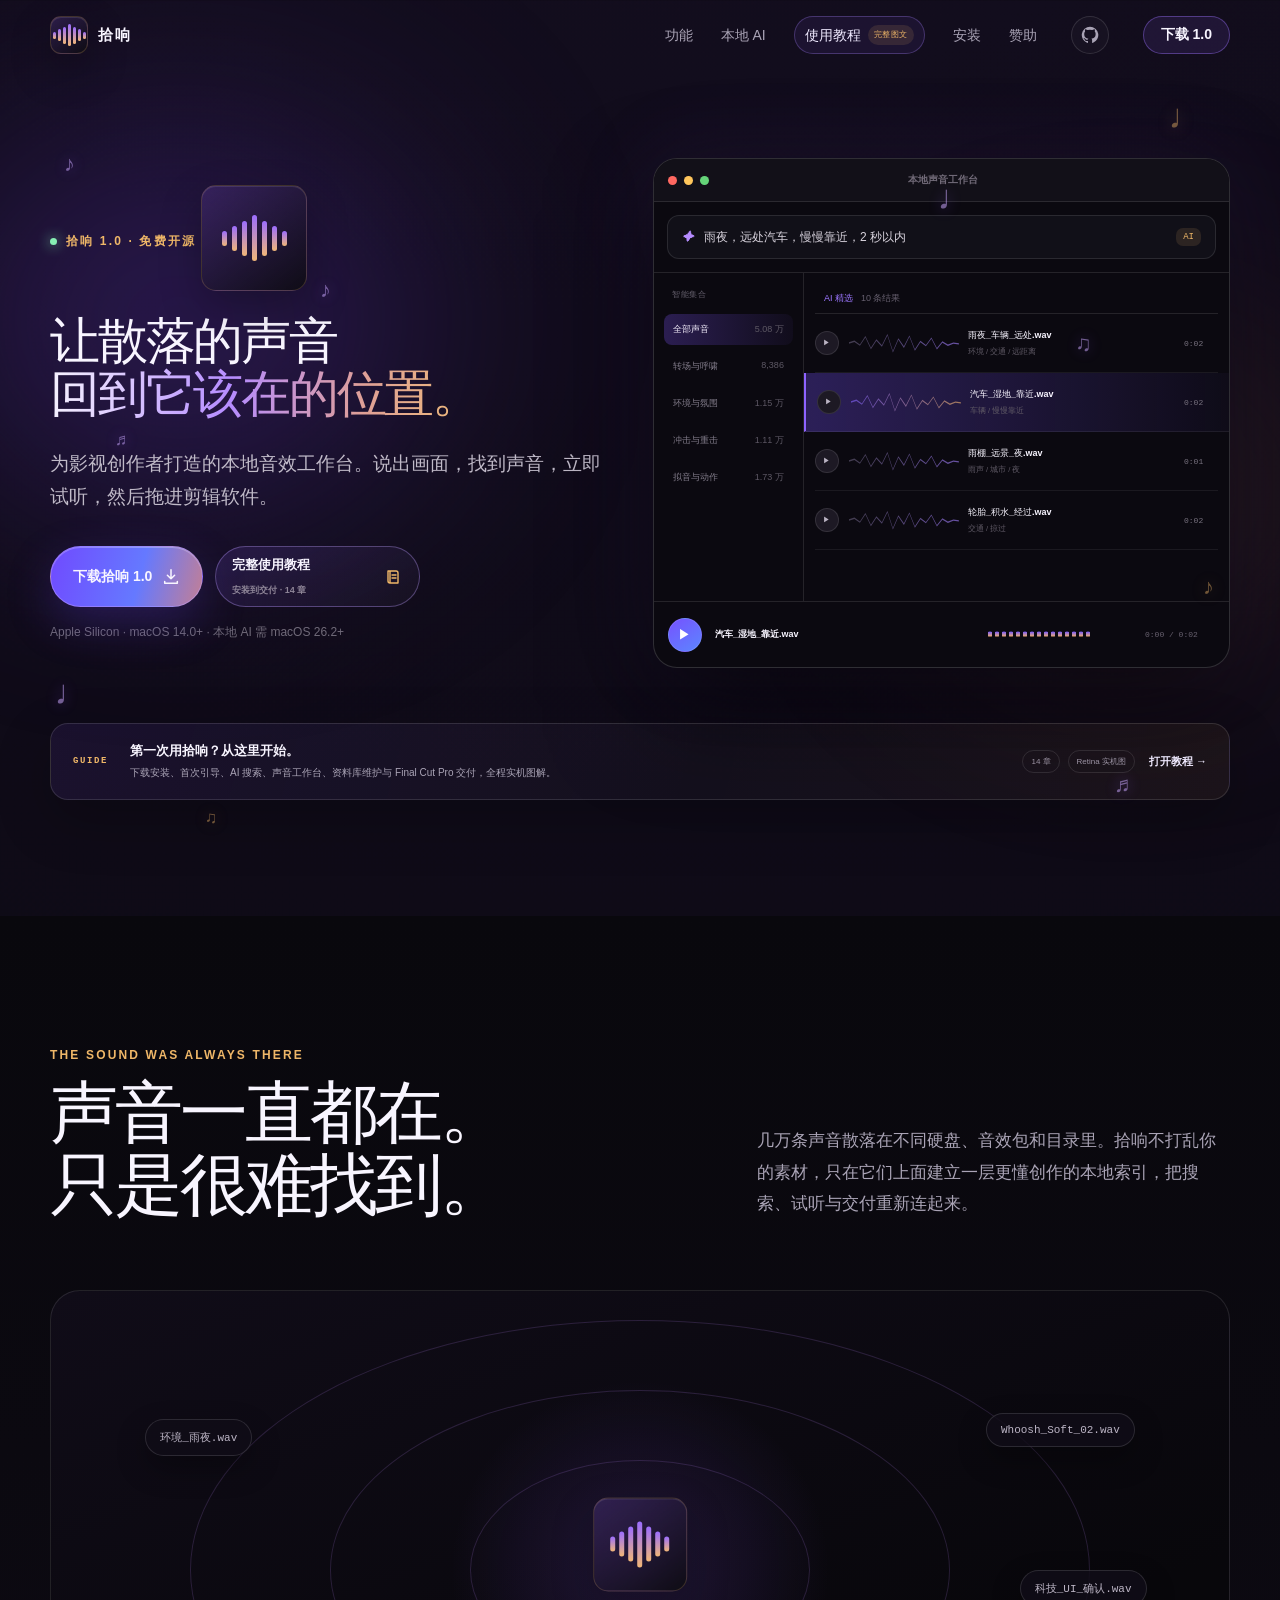
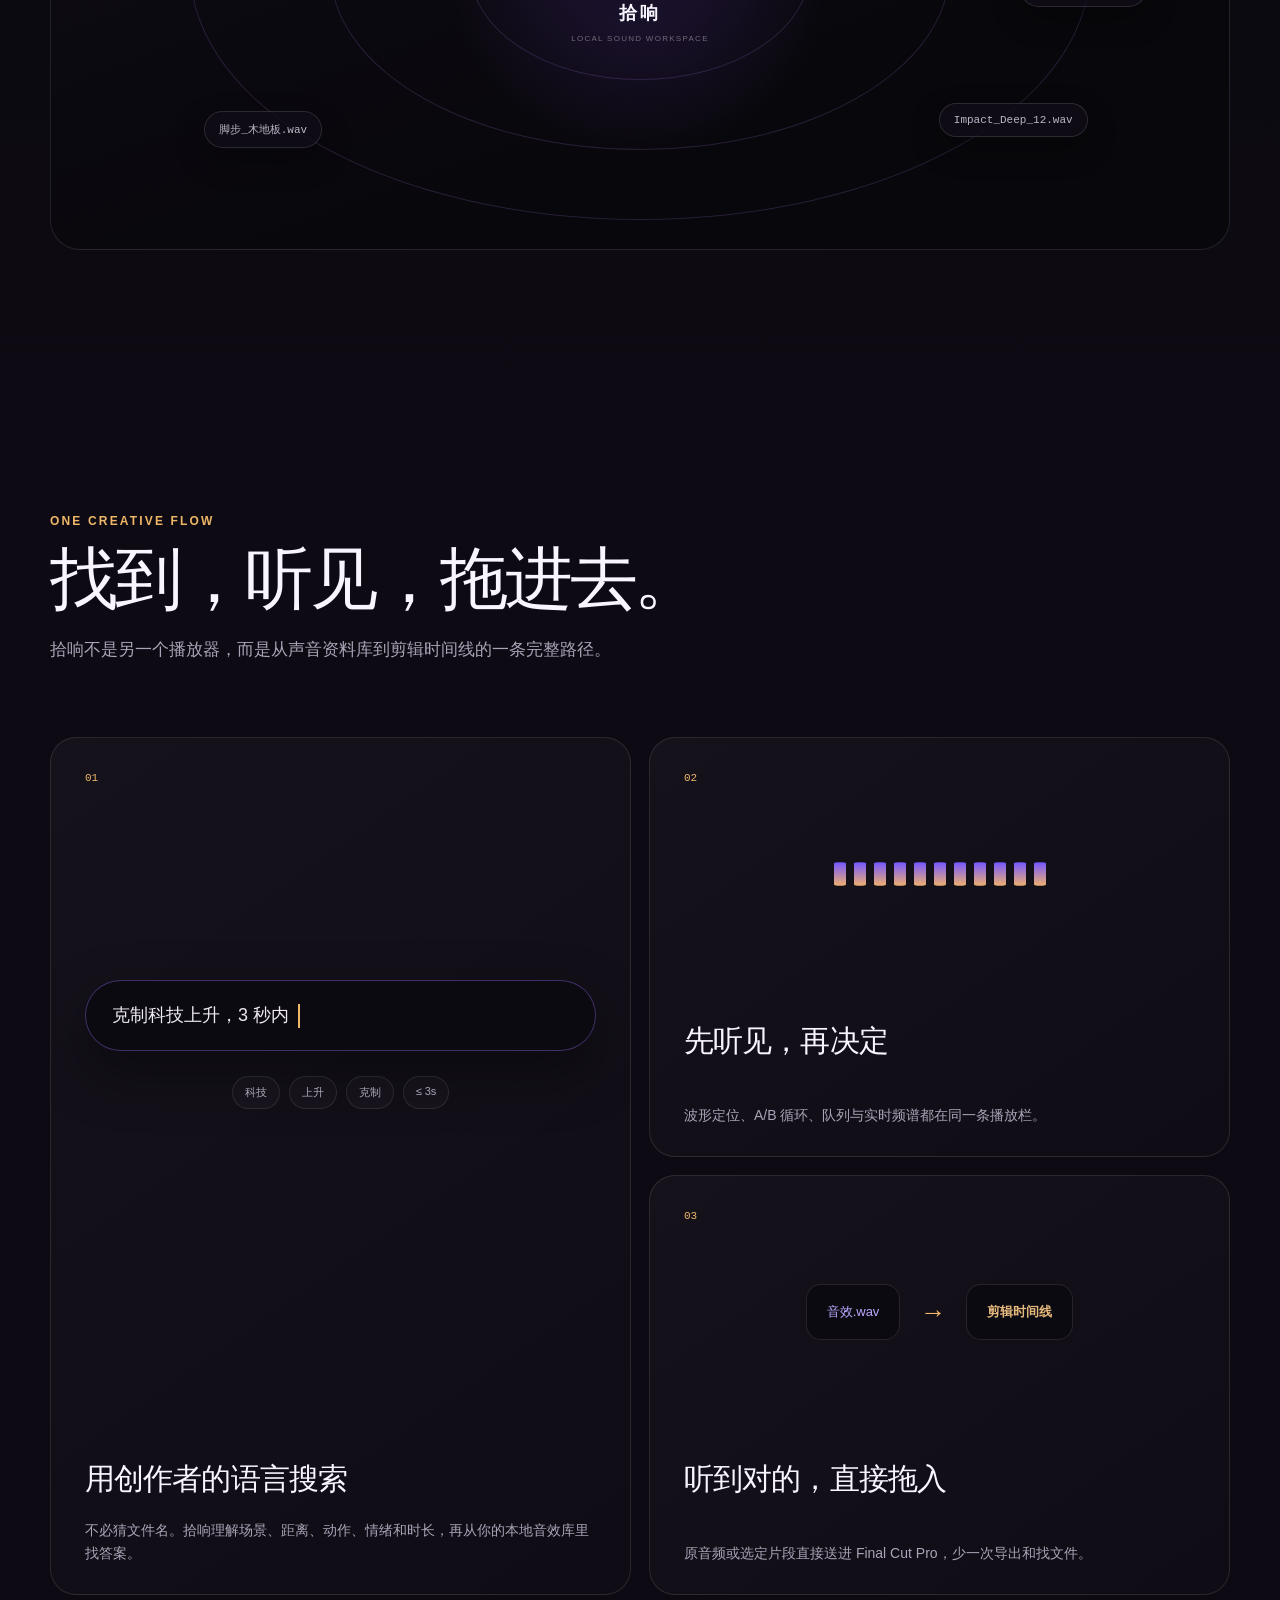
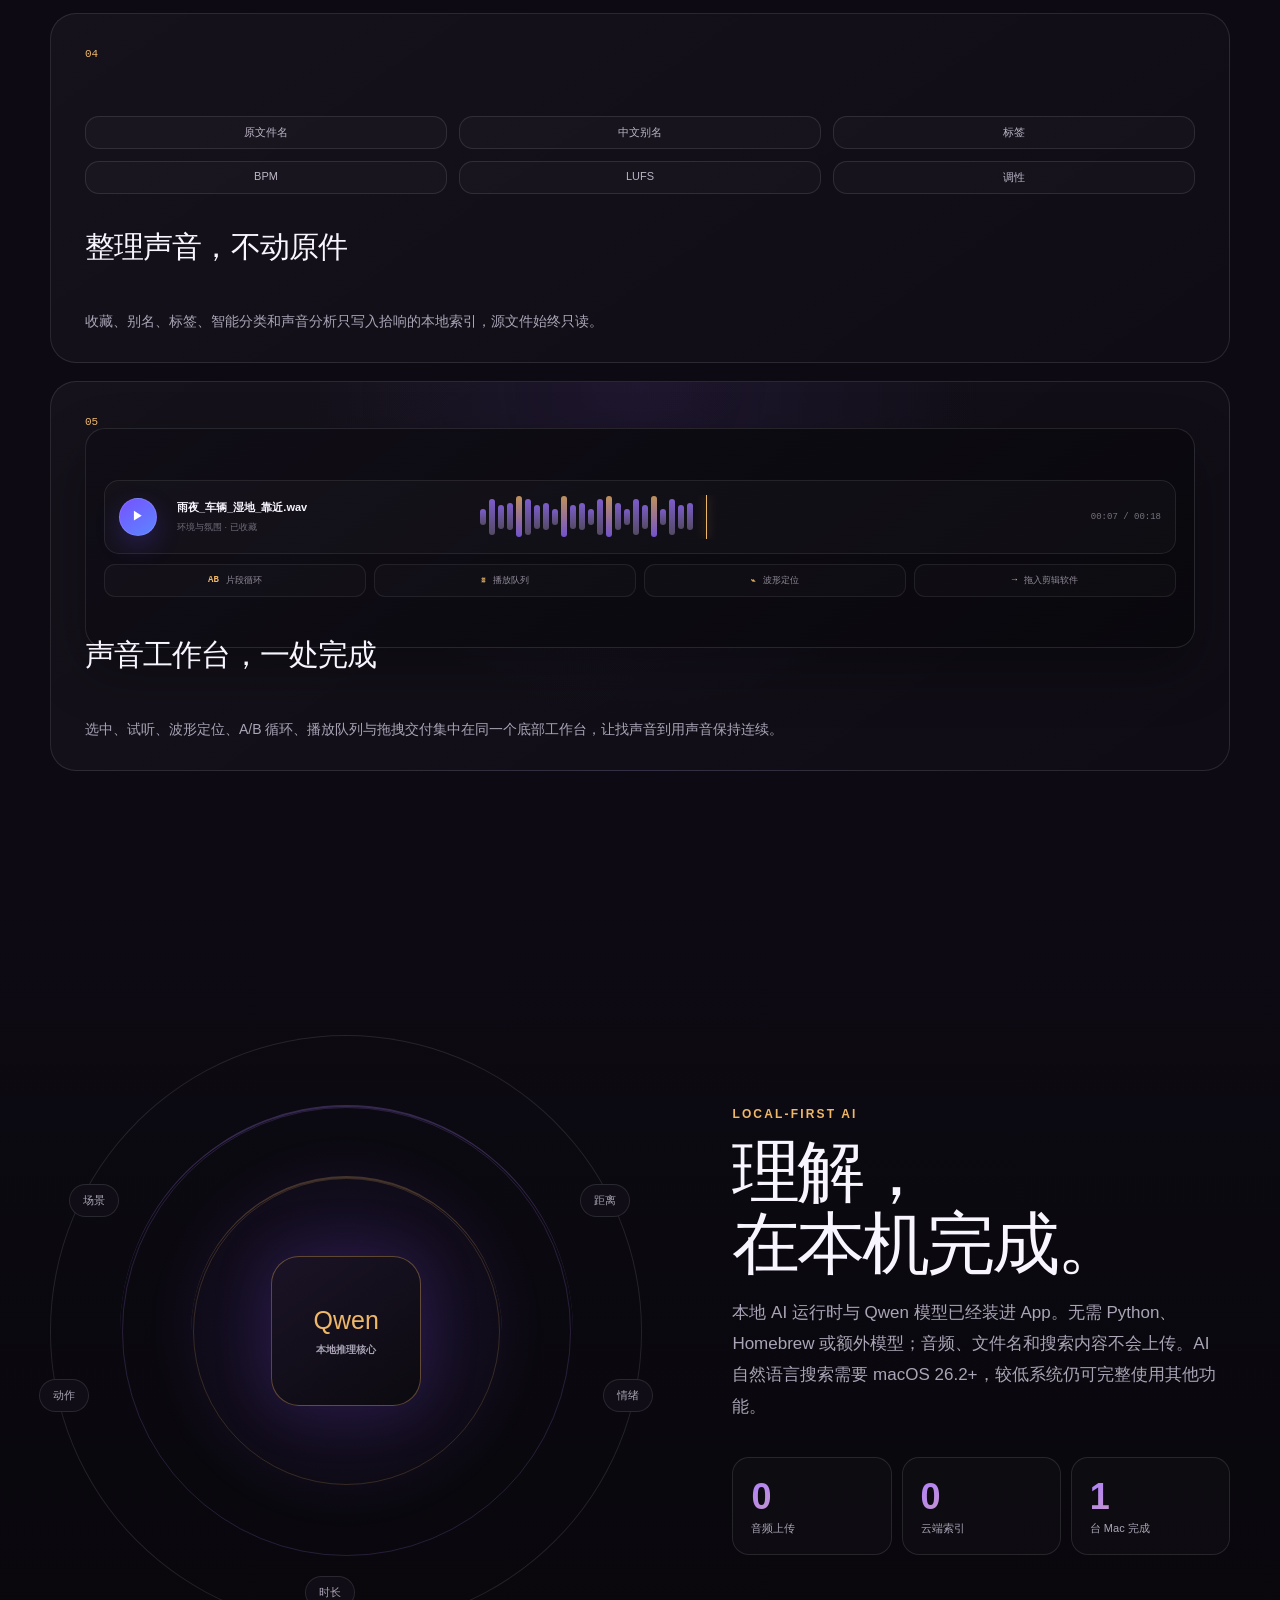
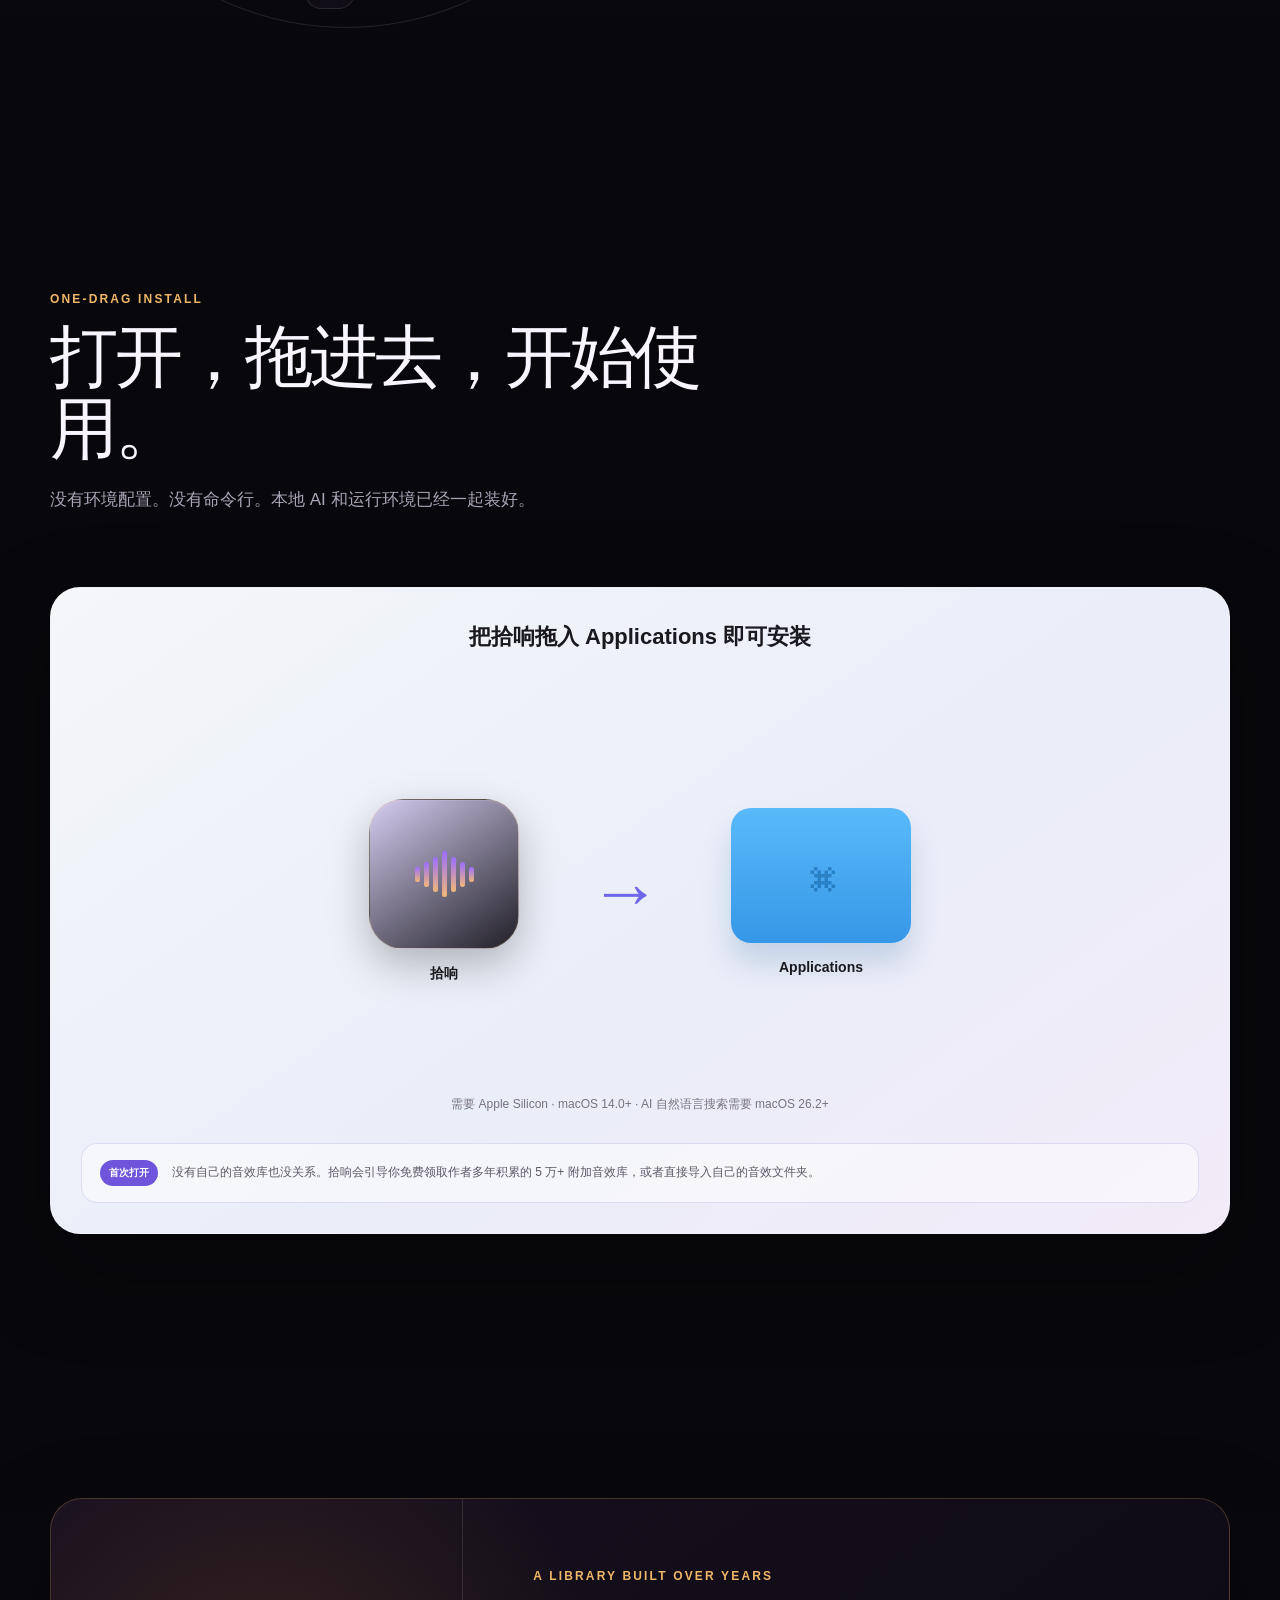
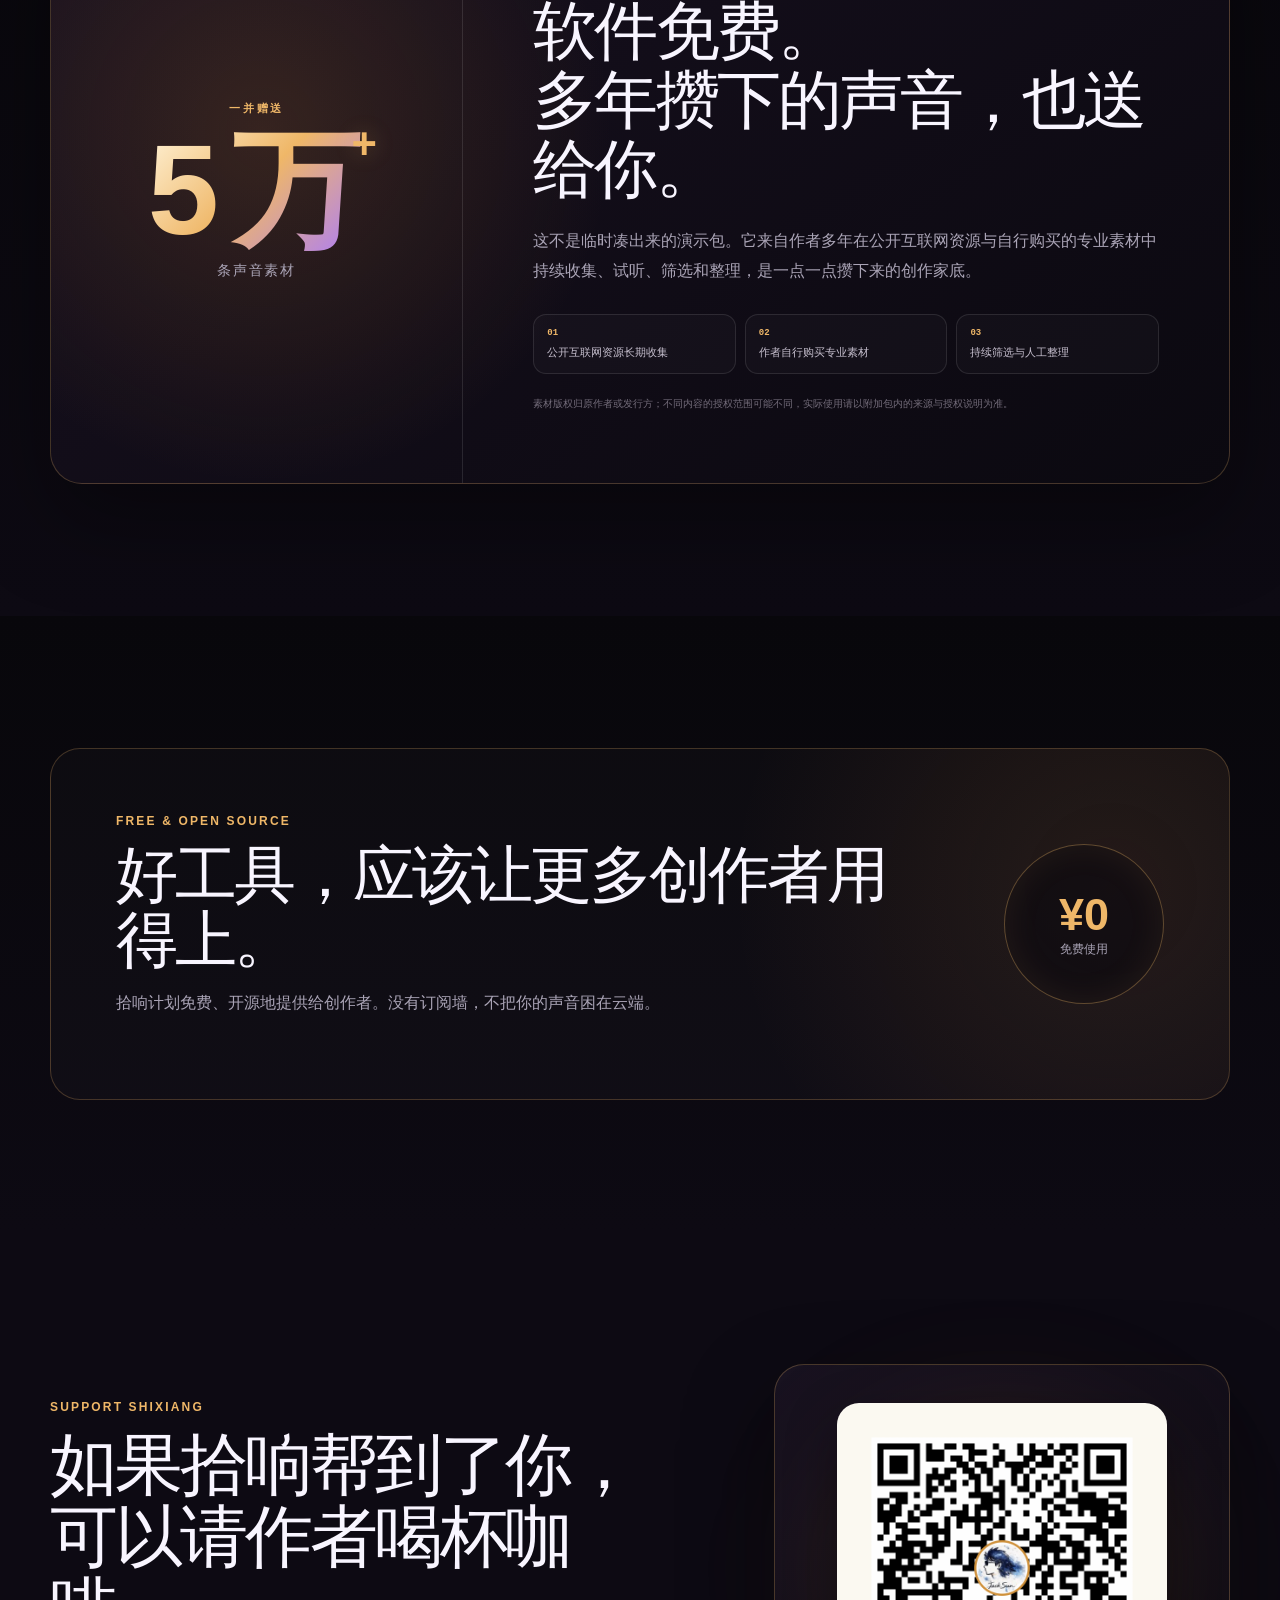
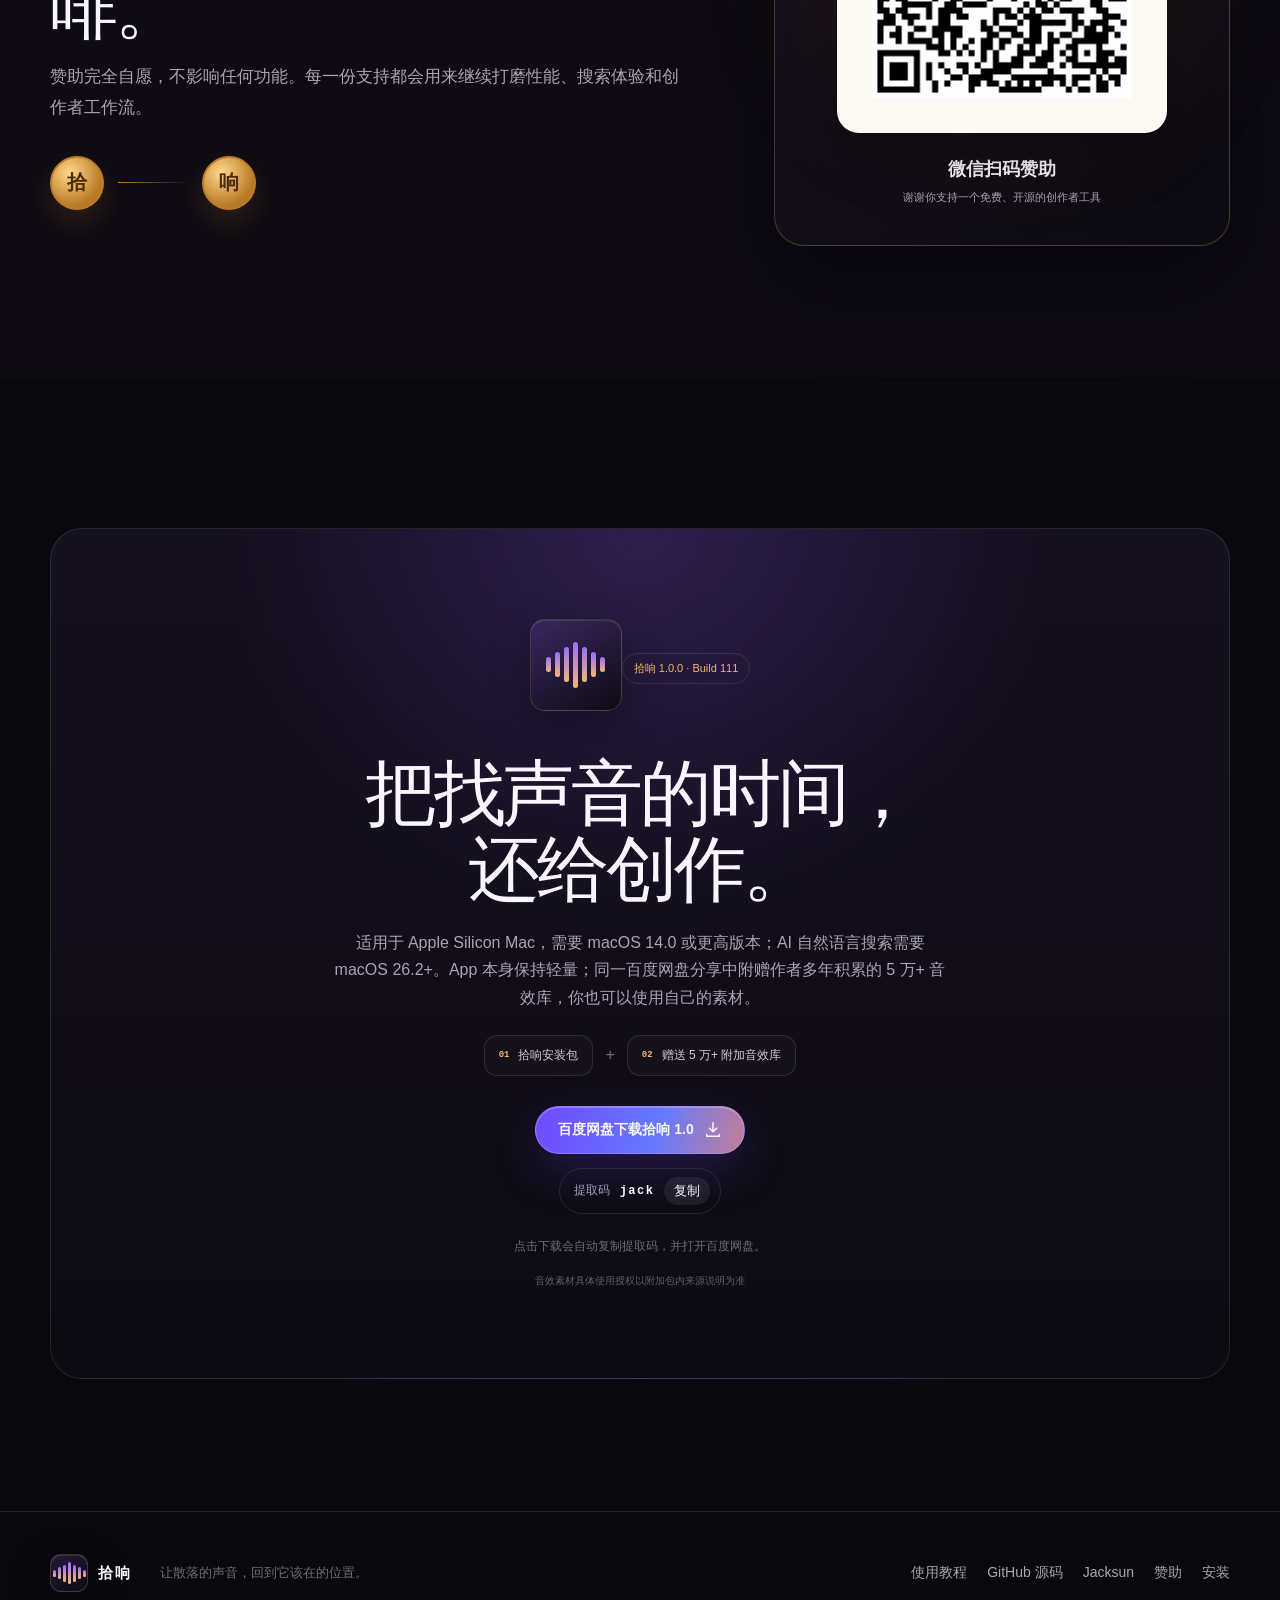
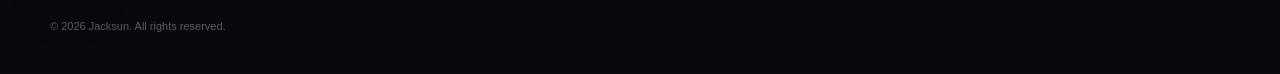
==== Website/index.html @ 20c09ddc "release: Shixiang 1.0.0 Build 111 First public source snapshot." ====
<!doctype html>
<html lang="zh-CN">
<head>
  <meta charset="utf-8">
  <meta name="viewport" content="width=device-width, initial-scale=1">
  <meta name="theme-color" content="#09080d">
  <meta name="description" content="拾响是一款为影视创作者打造的原生 macOS 音效管理软件。自然语言搜索本地音效，试听、整理并直接拖入剪辑软件。">
  <title>拾响 · 让声音回到它该在的位置</title>
  <link rel="stylesheet" href="styles.css?v=2.8.0">
</head>
<body>
  <a class="skip-link" href="#main">跳到主要内容</a>

  <div class="ambient-notes" aria-hidden="true">
    <span style="--x:5%;--y:17%;--d:-2s;--dur:13s;--dx:18px;--dy:-30px">♪</span>
    <span style="--x:91%;--y:12%;--d:-7s;--dur:16s;--dx:-16px;--dy:-38px">♩</span>
    <span style="--x:84%;--y:37%;--d:-4s;--dur:14s;--dx:13px;--dy:-28px">♫</span>
    <span style="--x:9%;--y:48%;--d:-10s;--dur:18s;--dx:22px;--dy:-42px">♬</span>
    <span style="--x:94%;--y:64%;--d:-13s;--dur:17s;--dx:-20px;--dy:-34px">♪</span>
    <span style="--x:4%;--y:76%;--d:-5s;--dur:15s;--dx:15px;--dy:-36px">♩</span>
    <span style="--x:87%;--y:86%;--d:-9s;--dur:19s;--dx:-14px;--dy:-40px">♬</span>
    <span style="--x:16%;--y:90%;--d:-15s;--dur:16s;--dx:19px;--dy:-31px">♫</span>
    <span style="--x:73%;--y:21%;--d:-11s;--dur:20s;--dx:12px;--dy:-35px">♩</span>
    <span style="--x:25%;--y:31%;--d:-6s;--dur:18s;--dx:-13px;--dy:-29px">♪</span>
  </div>

  <header class="site-header" data-header>
    <nav class="nav shell" aria-label="主要导航">
      <a class="brand" href="#top" aria-label="拾响首页"><span class="sound-mark sound-mark-small" aria-hidden="true"><i></i><i></i><i></i><i></i><i></i><i></i><i></i></span><b>拾响</b></a>
      <div class="nav-links"><a href="#features">功能</a><a href="#local">本地 AI</a><a class="nav-guide" href="guide/"><span>使用教程</span><i>完整图文</i></a><a href="#install">安装</a><a href="#sponsor">赞助</a></div>
      <a class="nav-github" href="https://github.com/sunqinji666-dotcom/Shixiang" target="_blank" rel="noopener noreferrer" aria-label="在 GitHub 查看拾响源码" title="GitHub 源码">
        <svg viewBox="0 0 24 24" aria-hidden="true"><path d="M12 .9a11.1 11.1 0 0 0-3.5 21.6c.6.1.8-.2.8-.5v-2.1c-3.4.7-4.1-1.4-4.1-1.4-.6-1.4-1.4-1.8-1.4-1.8-1.1-.8.1-.8.1-.8 1.2.1 1.8 1.2 1.8 1.2 1 1.8 2.7 1.3 3.4 1 .1-.8.4-1.3.7-1.6-2.7-.3-5.5-1.3-5.5-6a4.7 4.7 0 0 1 1.2-3.2 4.4 4.4 0 0 1 .1-3.1s1-.3 3.3 1.2a11.3 11.3 0 0 1 6 0c2.3-1.5 3.3-1.2 3.3-1.2a4.4 4.4 0 0 1 .1 3.1 4.7 4.7 0 0 1 1.2 3.2c0 4.7-2.8 5.7-5.5 6 .4.4.8 1.1.8 2.2V22c0 .3.2.6.8.5A11.1 11.1 0 0 0 12 .9Z"/></svg>
      </a>
      <a class="button button-small download-jump" href="#download" data-download-jump>下载 1.0</a>
    </nav>
  </header>

  <main id="main">
    <section class="hero" id="top">
      <div class="aurora aurora-a" aria-hidden="true"></div><div class="aurora aurora-b" aria-hidden="true"></div>
      <div class="shell hero-layout">
        <div class="hero-copy reveal">
          <div class="eyebrow"><span class="status-dot"></span>拾响 1.0 · 免费开源</div>
          <div class="sound-mark sound-mark-hero" aria-label="拾响声纹标志"><i></i><i></i><i></i><i></i><i></i><i></i><i></i></div>
          <h1>让散落的声音<br><span>回到它该在的位置。</span></h1>
          <p class="hero-lead">为影视创作者打造的本地音效工作台。说出画面，找到声音，立即试听，然后拖进剪辑软件。</p>
          <div class="hero-actions">
            <a class="button button-primary download-jump" href="#download" data-download-jump><span>下载拾响 1.0</span><svg viewBox="0 0 20 20" aria-hidden="true"><path d="M10 2v10m0 0 4-4m-4 4L6 8M3 15v2h14v-2"/></svg></a>
            <a class="button button-guide" href="guide/"><span>完整使用教程</span><small>安装到交付 · 14 章</small><svg viewBox="0 0 20 20" aria-hidden="true"><path d="M5 4h8a2 2 0 0 1 2 2v10H7a2 2 0 0 1-2-2V4Zm2 0v12M9 8h4M9 11h4"/></svg></a>
          </div>
          <p class="hero-meta">Apple Silicon · macOS 14.0+ · 本地 AI 需 macOS 26.2+</p>
        </div>

        <div class="hero-console reveal" aria-label="拾响功能视觉演示">
          <div class="console-top"><span></span><span></span><span></span><b>本地声音工作台</b></div>
          <div class="search-demo"><em>✦</em><span>雨夜，远处汽车，慢慢靠近，2 秒以内</span><kbd>AI</kbd></div>
          <div class="console-body">
            <div class="demo-sidebar"><small>智能集合</small><b class="active">全部声音 <i>5.08 万</i></b><b>转场与呼啸 <i>8,386</i></b><b>环境与氛围 <i>1.15 万</i></b><b>冲击与重击 <i>1.11 万</i></b><b>拟音与动作 <i>1.73 万</i></b></div>
            <div class="demo-list">
              <div class="list-label"><span>AI 精选</span><i>10 条结果</i></div>
              <div class="sound-row"><button>▶</button><span class="wave w1"></span><b>雨夜_车辆_远处.wav<small>环境 / 交通 / 远距离</small></b><time>0:02</time></div>
              <div class="sound-row selected"><button>▶</button><span class="wave w2"></span><b>汽车_湿地_靠近.wav<small>车辆 / 慢慢靠近</small></b><time>0:02</time></div>
              <div class="sound-row"><button>▶</button><span class="wave w3"></span><b>雨棚_远景_夜.wav<small>雨声 / 城市 / 夜</small></b><time>0:01</time></div>
              <div class="sound-row"><button>▶</button><span class="wave w4"></span><b>轮胎_积水_经过.wav<small>交通 / 掠过</small></b><time>0:02</time></div>
            </div>
          </div>
          <div class="console-player"><button>▶</button><b>汽车_湿地_靠近.wav</b><div class="spectrum" aria-hidden="true"> <i></i><i></i><i></i><i></i><i></i><i></i><i></i><i></i><i></i><i></i><i></i><i></i><i></i><i></i><i></i></div><time>0:00 / 0:02</time></div>
        </div>
      </div>
      <a class="shell hero-guide-strip reveal" href="guide/" aria-label="进入拾响完整图文使用教程">
        <span class="guide-strip-index">GUIDE</span>
        <span class="guide-strip-copy"><b>第一次用拾响？从这里开始。</b><small>下载安装、首次引导、AI 搜索、声音工作台、资料库维护与 Final Cut Pro 交付，全程实机图解。</small></span>
        <span class="guide-strip-meta"><i>14 章</i><i>Retina 实机图</i><strong>打开教程 →</strong></span>
      </a>
    </section>

    <section class="manifesto section-pad">
      <div class="shell manifesto-grid">
        <div class="section-copy reveal"><div class="kicker">THE SOUND WAS ALWAYS THERE</div><h2>声音一直都在。<br>只是很难找到。</h2></div>
        <p class="reveal">几万条声音散落在不同硬盘、音效包和目录里。拾响不打乱你的素材，只在它们上面建立一层更懂创作的本地索引，把搜索、试听与交付重新连起来。</p>
      </div>
      <div class="shell orbit-stage reveal" aria-hidden="true">
        <div class="orbit orbit-one"></div><div class="orbit orbit-two"></div><div class="orbit orbit-three"></div>
        <div class="orbit-core"><span class="sound-mark"><i></i><i></i><i></i><i></i><i></i><i></i><i></i></span><b>拾响</b><small>LOCAL SOUND WORKSPACE</small></div>
        <span class="sound-chip c1">环境_雨夜.wav</span><span class="sound-chip c2">Whoosh_Soft_02.wav</span><span class="sound-chip c3">脚步_木地板.wav</span><span class="sound-chip c4">Impact_Deep_12.wav</span><span class="sound-chip c5">科技_UI_确认.wav</span>
      </div>
    </section>

    <section class="features section-pad" id="features">
      <div class="shell"><div class="section-heading reveal"><div class="kicker">ONE CREATIVE FLOW</div><h2>找到，听见，拖进去。</h2><p>拾响不是另一个播放器，而是从声音资料库到剪辑时间线的一条完整路径。</p></div>
        <div class="feature-grid">
          <article class="feature-card feature-large reveal"><span class="feature-index">01</span><div class="intent-visual" aria-hidden="true"><div class="intent-input">克制科技上升，3 秒内 <i></i></div><div class="intent-tags"><span>科技</span><span>上升</span><span>克制</span><span>≤ 3s</span></div></div><h3>用创作者的语言搜索</h3><p>不必猜文件名。拾响理解场景、距离、动作、情绪和时长，再从你的本地音效库里找答案。</p></article>
          <article class="feature-card reveal"><span class="feature-index">02</span><div class="mini-spectrum" aria-hidden="true"><i></i><i></i><i></i><i></i><i></i><i></i><i></i><i></i><i></i><i></i><i></i></div><h3>先听见，再决定</h3><p>波形定位、A/B 循环、队列与实时频谱都在同一条播放栏。</p></article>
          <article class="feature-card reveal"><span class="feature-index">03</span><div class="drag-visual" aria-hidden="true"><span>音效.wav</span><i>→</i><strong>剪辑时间线</strong></div><h3>听到对的，直接拖入</h3><p>原音频或选定片段直接送进 Final Cut Pro，少一次导出和找文件。</p></article>
          <article class="feature-card feature-wide reveal"><span class="feature-index">04</span><div class="library-visual" aria-hidden="true"><span>原文件名</span><span>中文别名</span><span>标签</span><span>BPM</span><span>LUFS</span><span>调性</span></div><h3>整理声音，不动原件</h3><p>收藏、别名、标签、智能分类和声音分析只写入拾响的本地索引，源文件始终只读。</p></article>
          <article class="feature-card feature-wide workbench-card reveal"><span class="feature-index">05</span><div class="workbench-visual" aria-hidden="true"><div class="workbench-track"><span class="workbench-play">▶</span><div class="workbench-identity"><b>雨夜_车辆_湿地_靠近.wav</b><small>环境与氛围 · 已收藏</small></div><div class="workbench-wave"><i></i><i></i><i></i><i></i><i></i><i></i><i></i><i></i><i></i><i></i><i></i><i></i><i></i><i></i><i></i><i></i><i></i><i></i><i></i><i></i><i></i><i></i><i></i><i></i></div><time>00:07 / 00:18</time></div><div class="workbench-tools"><span><i>AB</i>片段循环</span><span><i>≋</i>播放队列</span><span><i>⌁</i>波形定位</span><span><i>→</i>拖入剪辑软件</span></div></div><h3>声音工作台，一处完成</h3><p>选中、试听、波形定位、A/B 循环、播放队列与拖拽交付集中在同一个底部工作台，让找声音到用声音保持连续。</p></article>
        </div>
      </div>
    </section>

    <section class="local-ai section-pad" id="local">
      <div class="shell local-layout">
        <div class="local-machine reveal" aria-hidden="true"><div class="machine-ring r1"></div><div class="machine-ring r2"></div><div class="machine-core"><span>Qwen</span><b>本地推理核心</b></div><div class="signal s1">场景</div><div class="signal s2">距离</div><div class="signal s3">动作</div><div class="signal s4">情绪</div><div class="signal s5">时长</div></div>
        <div class="section-copy reveal"><div class="kicker">LOCAL-FIRST AI</div><h2>理解，<br>在本机完成。</h2><p>本地 AI 运行时与 Qwen 模型已经装进 App。无需 Python、Homebrew 或额外模型；音频、文件名和搜索内容不会上传。AI 自然语言搜索需要 macOS 26.2+，较低系统仍可完整使用其他功能。</p><div class="metric-row"><div><strong>0</strong><span>音频上传</span></div><div><strong>0</strong><span>云端索引</span></div><div><strong>1</strong><span>台 Mac 完成</span></div></div></div>
      </div>
    </section>

    <section class="install section-pad" id="install">
      <div class="shell"><div class="section-heading reveal"><div class="kicker">ONE-DRAG INSTALL</div><h2>打开，拖进去，开始使用。</h2><p>没有环境配置。没有命令行。本地 AI 和运行环境已经一起装好。</p></div>
        <div class="installer reveal"><div class="installer-title">把拾响拖入 Applications 即可安装</div><div class="installer-body"><div class="app-tile"><span class="sound-mark"><i></i><i></i><i></i><i></i><i></i><i></i><i></i></span><b>拾响</b></div><div class="drag-arrow">→</div><div class="folder-tile"><span>⌘</span><b>Applications</b></div></div><small>需要 Apple Silicon · macOS 14.0+ · AI 自然语言搜索需要 macOS 26.2+</small><div class="first-library-note"><span>首次打开</span><p>没有自己的音效库也没关系。拾响会引导你免费领取作者多年积累的 5 万+ 附加音效库，或者直接导入自己的音效文件夹。</p></div></div>
      </div>
    </section>

    <section class="sound-gift section-pad" id="sound-gift"><div class="shell sound-gift-card reveal"><div class="gift-number"><small>一并赠送</small><strong>5 万<sup>+</sup></strong><span>条声音素材</span></div><div class="gift-copy"><div class="kicker">A LIBRARY BUILT OVER YEARS</div><h2>软件免费。<br>多年攒下的声音，也送给你。</h2><p>这不是临时凑出来的演示包。它来自作者多年在公开互联网资源与自行购买的专业素材中持续收集、试听、筛选和整理，是一点一点攒下来的创作家底。</p><div class="gift-points"><span><i>01</i>公开互联网资源长期收集</span><span><i>02</i>作者自行购买专业素材</span><span><i>03</i>持续筛选与人工整理</span></div><small class="license-note">素材版权归原作者或发行方；不同内容的授权范围可能不同，实际使用请以附加包内的来源与授权说明为准。</small></div></div></section>

    <section class="open-source section-pad"><div class="shell open-card reveal"><div><div class="kicker">FREE & OPEN SOURCE</div><h2>好工具，应该让更多创作者用得上。</h2><p>拾响计划免费、开源地提供给创作者。没有订阅墙，不把你的声音困在云端。</p></div><div class="open-badge"><strong>¥0</strong><span>免费使用</span></div></div></section>

    <section class="sponsor section-pad" id="sponsor"><div class="shell sponsor-layout"><div class="section-copy reveal"><div class="kicker">SUPPORT SHIXIANG</div><h2>如果拾响帮到了你，<br>可以请作者喝杯咖啡。</h2><p>赞助完全自愿，不影响任何功能。每一份支持都会用来继续打磨性能、搜索体验和创作者工作流。</p><div class="coin-row" aria-hidden="true"><span>拾</span><i></i><span>响</span></div></div><div class="qr-card reveal"><div class="qr-halo"></div><img src="assets/wechat-sponsor-qr.png" alt="微信赞助收款二维码" width="760" height="760" loading="lazy"><strong>微信扫码赞助</strong><small>谢谢你支持一个免费、开源的创作者工具</small></div></div></section>

    <section class="download section-pad" id="download"><div class="shell download-card reveal"><span class="sound-mark sound-mark-large" aria-hidden="true"><i></i><i></i><i></i><i></i><i></i><i></i><i></i></span><div class="version-pill">拾响 1.0.0 · Build 111</div><h2>把找声音的时间，<br>还给创作。</h2><p>适用于 Apple Silicon Mac，需要 macOS 14.0 或更高版本；AI 自然语言搜索需要 macOS 26.2+。App 本身保持轻量；同一百度网盘分享中附赠作者多年积累的 5 万+ 音效库，你也可以使用自己的素材。</p><div class="download-includes" aria-label="百度网盘分享内容"><span><i>01</i>拾响安装包</span><b>+</b><span><i>02</i>赠送 5 万+ 附加音效库</span></div><a class="button button-primary button-download download-link" href="#download" data-download-link><span data-download-label>百度网盘下载拾响 1.0</span><svg viewBox="0 0 20 20" aria-hidden="true"><path d="M10 2v10m0 0 4-4m-4 4L6 8M3 15v2h14v-2"/></svg></a><div class="pan-code" data-pan-code hidden><span>提取码</span><strong data-pan-code-value></strong><button type="button" data-copy-code>复制</button></div><p class="download-note" data-download-note></p><small class="download-license">音效素材具体使用授权以附加包内来源说明为准</small></div></section>
  </main>

  <footer class="site-footer"><div class="shell footer-grid"><a class="brand" href="#top"><span class="sound-mark sound-mark-small"><i></i><i></i><i></i><i></i><i></i><i></i><i></i></span><b>拾响</b></a><p>让散落的声音，回到它该在的位置。</p><div class="footer-links"><a href="guide/">使用教程</a><a href="https://github.com/sunqinji666-dotcom/Shixiang" target="_blank" rel="noopener noreferrer">GitHub 源码</a><a href="https://www.jack-sun.com">Jacksun</a><a href="#sponsor">赞助</a><a href="#install">安装</a></div><small>© 2026 Jacksun. All rights reserved.</small></div></footer>
  <div class="toast" role="status" aria-live="polite" data-toast></div>
  <div class="download-transition" data-download-transition hidden>
    <div class="transition-aurora transition-aurora-a" aria-hidden="true"></div>
    <div class="transition-aurora transition-aurora-b" aria-hidden="true"></div>
    <div class="transition-dialog" role="dialog" aria-modal="true" aria-labelledby="download-transition-title" aria-describedby="download-transition-description">
      <span class="sound-mark sound-mark-large" aria-hidden="true"><i></i><i></i><i></i><i></i><i></i><i></i><i></i></span>
      <div class="transition-kicker">DOWNLOAD READY</div>
      <h2 id="download-transition-title">即将前往百度网盘</h2>
      <p id="download-transition-description"><span data-transition-copy-status>正在复制提取码 <strong>jack</strong>…</span><br>拾响安装包与赠送的 5 万+ 音效库都在那里。</p>
      <div class="transition-countdown" aria-live="assertive" data-download-countdown>3</div>
      <small>正在为你打开下载页面…</small>
      <button type="button" data-download-cancel>取消跳转</button>
    </div>
  </div>
  <script src="site-config.js?v=2.0.0"></script><script src="app.js?v=2.8.0"></script>
</body>
</html>
---- Website/styles.css ----
:root{color-scheme:dark;--bg:#09080d;--bg2:#0e0b14;--panel:#14101c;--text:#f8f5ff;--muted:#aaa4b6;--dim:#706a79;--violet:#8e63ff;--blue:#598dff;--gold:#efb768;--rose:#d88ba9;--line:rgba(255,255,255,.105);--shell:min(1180px,calc(100vw - 48px));--ease:cubic-bezier(.23,1,.32,1)}
*{box-sizing:border-box}html{scroll-behavior:smooth;background:var(--bg)}body{margin:0;min-width:320px;overflow-x:hidden;background:radial-gradient(circle at 50% -10%,rgba(102,57,174,.14),transparent 32%),var(--bg);color:var(--text);font-family:-apple-system,BlinkMacSystemFont,"SF Pro Display","PingFang SC","Helvetica Neue",sans-serif;-webkit-font-smoothing:antialiased}a{color:inherit;text-decoration:none}button,a{-webkit-tap-highlight-color:transparent}.shell{width:var(--shell);margin-inline:auto}.section-pad{padding:132px 0}.skip-link{position:fixed;z-index:999;top:8px;left:8px;padding:9px 13px;background:white;color:#111;border-radius:9px;transform:translateY(-150%)}.skip-link:focus{transform:none}[hidden],.pan-code[hidden]{display:none!important}
.site-header{position:fixed;z-index:100;inset:0 0 auto;border-bottom:1px solid transparent;transition:background-color .18s,border-color .18s,backdrop-filter .18s}.site-header.scrolled{background:rgba(9,8,13,.78);border-color:var(--line);backdrop-filter:blur(22px) saturate(150%)}.nav{display:flex;align-items:center;min-height:70px;gap:34px}.brand{display:inline-flex;align-items:center;gap:10px}.brand b{font-size:15px;letter-spacing:.14em}.nav-links{display:flex;align-items:center;gap:28px;margin-left:auto}.nav-links>a{display:inline-flex;height:38px;align-items:center;line-height:1}.nav-links a,.footer-links a{font-size:14px;color:var(--muted);transition:color .15s}.nav-links a:hover,.footer-links a:hover{color:white}
.nav-github{display:grid;width:38px;height:38px;flex:0 0 38px;place-items:center;border:1px solid rgba(255,255,255,.12);border-radius:50%;background:rgba(255,255,255,.025);color:var(--muted);transition:color .15s,border-color .15s,background-color .15s,transform .14s var(--ease)}.nav-github svg{width:18px;height:18px;fill:currentColor}.nav-github:hover{color:white;border-color:rgba(190,157,255,.36);background:rgba(119,76,214,.12);transform:translateY(-1px)}.nav-github:active{transform:scale(.96)}
.button{display:inline-flex;align-items:center;justify-content:center;min-height:48px;padding:0 22px;gap:10px;border:1px solid rgba(255,255,255,.16);border-radius:999px;font-size:14px;font-weight:650;transition:transform .14s var(--ease),box-shadow .16s,border-color .16s,background-color .16s}.button:hover{transform:translateY(-2px)}.button:active{transform:scale(.97)}.button svg{width:18px;height:18px;fill:none;stroke:currentColor;stroke-width:1.7;stroke-linecap:round;stroke-linejoin:round}.button-small{min-height:38px;padding:0 17px;border-color:rgba(157,116,255,.4);background:rgba(114,75,202,.15)}.button-primary{background:linear-gradient(105deg,#704aff,#6579ff 58%,#c37f94);border-color:rgba(190,157,255,.45);box-shadow:0 16px 45px rgba(91,58,205,.3),inset 0 1px rgba(255,255,255,.25)}.button-primary:hover{box-shadow:0 20px 60px rgba(91,58,205,.42),inset 0 1px rgba(255,255,255,.3)}.button-ghost{background:rgba(255,255,255,.025);color:#d6d0dc}
.sound-mark{display:inline-flex;align-items:center;justify-content:center;gap:4px;border:1px solid rgba(239,183,104,.2);border-radius:15px;background:linear-gradient(145deg,rgba(130,84,211,.23),rgba(14,12,19,.92));box-shadow:inset 0 1px rgba(255,255,255,.1),0 16px 40px rgba(0,0,0,.25)}.sound-mark i{display:block;width:5px;border-radius:99px;background:linear-gradient(#9b6dff,#f1b777)}.sound-mark i:nth-child(1),.sound-mark i:nth-child(7){height:15px}.sound-mark i:nth-child(2),.sound-mark i:nth-child(6){height:25px}.sound-mark i:nth-child(3),.sound-mark i:nth-child(5){height:35px}.sound-mark i:nth-child(4){height:46px}.sound-mark-small{width:38px;height:38px;gap:2px;border-radius:11px}.sound-mark-small i{width:3px}.sound-mark-small i:nth-child(1),.sound-mark-small i:nth-child(7){height:7px}.sound-mark-small i:nth-child(2),.sound-mark-small i:nth-child(6){height:12px}.sound-mark-small i:nth-child(3),.sound-mark-small i:nth-child(5){height:17px}.sound-mark-small i:nth-child(4){height:22px}.sound-mark-hero{width:106px;height:106px;margin:0 auto 24px;gap:5px}.sound-mark-large{width:92px;height:92px;margin-bottom:22px}
.ambient-notes{position:fixed;inset:0;width:100vw;height:100vh;clip-path:inset(0);contain:strict;pointer-events:none;overflow:hidden;z-index:6}.ambient-notes span{position:absolute;left:var(--x);top:var(--y);color:rgba(204,169,255,.52);font-size:clamp(18px,1.7vw,26px);line-height:1;text-shadow:0 0 14px rgba(148,94,255,.48),0 0 28px rgba(239,183,104,.16);will-change:transform,opacity;animation:note-float var(--dur) cubic-bezier(.45,0,.55,1) infinite;animation-delay:var(--d)}.ambient-notes span:nth-child(3n+2){color:rgba(239,183,104,.44);text-shadow:0 0 16px rgba(239,183,104,.34)}.ambient-notes span:nth-child(4n){font-size:clamp(14px,1.3vw,20px)}@keyframes note-float{0%,100%{transform:translate3d(0,10px,0) rotate(-9deg) scale(.94);opacity:.22}42%{transform:translate3d(var(--dx),var(--dy),0) rotate(7deg) scale(1.06);opacity:.62}72%{transform:translate3d(calc(var(--dx) * .35),calc(var(--dy) * .55),0) rotate(-2deg) scale(1);opacity:.42}}
.hero{position:relative;min-height:100vh;padding:158px 0 116px;overflow:hidden}.aurora{position:absolute;border-radius:50%;filter:blur(115px);pointer-events:none}.aurora-a{width:480px;height:380px;left:-60px;top:130px;background:rgba(99,53,189,.31)}.aurora-b{width:400px;height:320px;right:-50px;top:330px;background:rgba(206,116,67,.14)}.hero-layout{position:relative;z-index:2;display:grid;grid-template-columns:.84fr 1.16fr;align-items:center;gap:78px}.hero-copy{text-align:left}.eyebrow,.kicker{color:var(--gold);font-size:12px;font-weight:680;letter-spacing:.18em;text-transform:uppercase}.eyebrow{display:inline-flex;align-items:center;gap:9px;margin-bottom:26px}.status-dot{width:7px;height:7px;border-radius:50%;background:#87efb4;box-shadow:0 0 13px #87efb4}.hero h1,.section-copy h2,.section-heading h2,.download-card h2,.open-card h2{margin:0;font-weight:580;letter-spacing:-.045em;line-height:1.06}.hero h1{font-size:clamp(52px,5.2vw,76px)}.hero h1 span{color:transparent;background:linear-gradient(95deg,#f7f4ff,#b58cff 42%,#dfa096 73%,#efbd76);background-clip:text;-webkit-background-clip:text}.hero-lead{max-width:620px;margin:26px 0 0;color:#c0bac8;font-size:19px;line-height:1.78}.hero-actions{display:flex;gap:12px;flex-wrap:wrap;margin-top:32px}.hero-meta{margin:17px 0 0;color:var(--dim);font-size:12px}
.hero-console{overflow:hidden;border:1px solid rgba(255,255,255,.15);border-radius:24px;background:#0b0910;box-shadow:0 45px 100px rgba(0,0,0,.55),0 0 90px rgba(104,63,190,.12);transform:perspective(1500px) rotateY(-2deg)}.console-top{display:flex;align-items:center;height:43px;padding:0 14px;gap:7px;border-bottom:1px solid var(--line);background:#121018}.console-top>span{width:9px;height:9px;border-radius:50%;background:#48424f}.console-top>span:first-child{background:#ff6861}.console-top>span:nth-child(2){background:#ffc65c}.console-top>span:nth-child(3){background:#65d479}.console-top b{margin:auto;color:#716a78;font-size:10px;transform:translateX(-22px)}.search-demo{display:flex;align-items:center;gap:10px;margin:13px;padding:12px 14px;border:1px solid var(--line);border-radius:12px;background:#111018;color:#d8d3dd;font-size:12px}.search-demo em{color:#b68cff}.search-demo kbd{margin-left:auto;padding:4px 7px;border-radius:7px;background:rgba(239,183,104,.12);color:var(--gold);font:9px ui-monospace,monospace}.console-body{display:grid;grid-template-columns:150px 1fr;min-height:330px;border-top:1px solid var(--line);border-bottom:1px solid var(--line)}.demo-sidebar{display:flex;flex-direction:column;gap:6px;padding:16px 10px;border-right:1px solid var(--line)}.demo-sidebar small{padding:0 8px 8px;color:#65606d;font-size:8px;letter-spacing:.1em}.demo-sidebar b{display:flex;justify-content:space-between;padding:9px;border-radius:8px;color:#817b89;font-size:9px;font-weight:520}.demo-sidebar b i{font-style:normal;color:#5d5864}.demo-sidebar b.active{background:linear-gradient(90deg,rgba(105,70,207,.34),rgba(105,70,207,.06));color:#efe9f8}.demo-list{padding:11px}.list-label{display:flex;align-items:center;gap:8px;height:30px;padding:0 9px;border-bottom:1px solid var(--line);font-size:9px}.list-label span{color:#9c76ff}.list-label i{color:#665f6e;font-style:normal}.sound-row{display:grid;grid-template-columns:25px 110px 1fr 34px;align-items:center;gap:9px;height:59px;border-bottom:1px solid rgba(255,255,255,.065);font-size:9px}.sound-row button,.console-player button{border:1px solid var(--line);border-radius:50%;background:#1d1924;color:#bbb4c4}.sound-row button{width:24px;height:24px;font-size:7px}.sound-row b{font-weight:560}.sound-row b small{display:block;margin-top:5px;color:#5f5965;font-weight:400}.sound-row time{color:#77717e;font:8px ui-monospace,monospace}.sound-row.selected{margin-inline:-11px;padding-inline:11px;background:linear-gradient(90deg,rgba(105,73,222,.35),rgba(105,73,222,.04));border-left:2px solid var(--violet)}.wave{height:28px;opacity:.62;background-repeat:no-repeat;background-position:center;background-size:100% 100%;clip-path:polygon(0 47%,5% 41%,10% 55%,15% 25%,20% 67%,25% 37%,30% 58%,35% 18%,40% 79%,45% 33%,50% 62%,55% 23%,60% 72%,65% 42%,70% 57%,75% 30%,80% 68%,85% 44%,90% 55%,95% 48%,100% 51%,100% 55%,95% 53%,90% 61%,85% 49%,80% 73%,75% 35%,70% 62%,65% 47%,60% 78%,55% 28%,50% 68%,45% 38%,40% 84%,35% 23%,30% 63%,25% 42%,20% 72%,15% 30%,10% 60%,5% 46%,0 53%);background:linear-gradient(90deg,#655c76,#a17dff)}.w2{background:linear-gradient(90deg,#8061ff,#f0b36d)}.console-player{display:grid;grid-template-columns:36px 1fr 190px 70px;align-items:center;gap:11px;height:65px;padding:0 14px}.console-player button{width:34px;height:34px;background:linear-gradient(145deg,#7652ff,#5c86ff);color:white}.console-player b{font-size:9px}.console-player time{color:#68616f;font:8px ui-monospace,monospace}.spectrum,.mini-spectrum{display:flex;align-items:center;justify-content:center;gap:3px}.spectrum{height:32px}.spectrum i,.mini-spectrum i{width:4px;border-radius:9px;background:linear-gradient(#7657ff,#eeae70);animation:spectrum 1.2s ease-in-out infinite alternate}.spectrum i:nth-child(3n),.mini-spectrum i:nth-child(3n){animation-delay:-.5s}.spectrum i:nth-child(2n),.mini-spectrum i:nth-child(2n){animation-delay:-.9s}@keyframes spectrum{from{height:18%}to{height:88%}}
.manifesto{background:linear-gradient(#09080d,#0d0a13)}.manifesto-grid{display:grid;grid-template-columns:1fr .78fr;align-items:end;gap:100px}.section-copy h2,.section-heading h2{margin-top:14px;font-size:clamp(42px,5.5vw,68px)}.manifesto-grid>p,.section-copy>p,.section-heading>p{color:var(--muted);font-size:17px;line-height:1.85}.manifesto-grid>p{margin:0}.orbit-stage{position:relative;height:560px;margin-top:70px;overflow:hidden;border:1px solid var(--line);border-radius:30px;background:radial-gradient(circle at center,rgba(111,67,196,.23),transparent 29%),linear-gradient(160deg,#100c18,#08070b 70%)}.orbit{position:absolute;left:50%;top:50%;border:1px solid rgba(188,139,255,.17);border-radius:50%;transform:translate(-50%,-50%)}.orbit-one{width:340px;height:220px}.orbit-two{width:620px;height:360px}.orbit-three{width:900px;height:500px}.orbit-core{position:absolute;left:50%;top:50%;display:flex;flex-direction:column;align-items:center;gap:9px;transform:translate(-50%,-50%)}.orbit-core .sound-mark{width:94px;height:94px}.orbit-core b{font-size:18px;letter-spacing:.18em}.orbit-core small{color:var(--dim);font-size:8px;letter-spacing:.16em}.sound-chip{position:absolute;padding:10px 14px;border:1px solid rgba(255,255,255,.12);border-radius:999px;background:rgba(17,13,24,.82);color:#bcb5c5;font:11px ui-monospace,monospace;box-shadow:0 12px 30px rgba(0,0,0,.3);animation:chip-float 6s ease-in-out infinite}.c1{left:8%;top:23%}.c2{right:8%;top:22%;animation-delay:-2s}.c3{left:13%;bottom:18%;animation-delay:-4s}.c4{right:12%;bottom:20%;animation-delay:-1s}.c5{right:7%;top:50%;animation-delay:-3s}@keyframes chip-float{50%{transform:translateY(-10px)}}
.features{background:#0d0a13}.section-heading{max-width:770px;margin-bottom:72px}.section-heading>p{max-width:650px;margin:20px 0 0}.feature-grid{display:grid;grid-template-columns:1fr 1fr;gap:18px}.feature-card{position:relative;min-height:420px;padding:34px;border:1px solid var(--line);border-radius:26px;background:linear-gradient(145deg,rgba(255,255,255,.035),rgba(255,255,255,.012));overflow:hidden}.feature-card.feature-large{grid-row:span 2;min-height:858px}.feature-wide{grid-column:span 2;min-height:350px}.feature-index{display:block;color:var(--gold);font:11px ui-monospace,monospace}.feature-card h3{position:absolute;left:34px;right:34px;bottom:94px;margin:0;font-size:30px;font-weight:580;letter-spacing:-.03em}.feature-card>p{position:absolute;left:34px;right:34px;bottom:28px;margin:0;color:var(--muted);font-size:14px;line-height:1.7}.intent-visual{display:flex;flex-direction:column;justify-content:center;min-height:520px}.intent-input{position:relative;padding:22px 26px;border:1px solid rgba(160,113,255,.36);border-radius:999px;background:#0c0a11;color:#eee9f4;font-size:18px;box-shadow:0 22px 55px rgba(0,0,0,.35)}.intent-input i{display:inline-block;width:2px;height:24px;margin-left:4px;vertical-align:middle;background:var(--gold);animation:blink 1s steps(1) infinite}@keyframes blink{50%{opacity:0}}.intent-tags{display:flex;flex-wrap:wrap;justify-content:center;gap:9px;margin-top:25px}.intent-tags span,.library-visual span{padding:8px 12px;border:1px solid var(--line);border-radius:999px;color:#bcb5c7;font-size:11px;background:rgba(255,255,255,.025)}.mini-spectrum{height:180px;gap:8px}.mini-spectrum i{width:12px;max-height:130px}.drag-visual{display:flex;align-items:center;justify-content:center;gap:20px;min-height:180px}.drag-visual span,.drag-visual strong{padding:18px 20px;border:1px solid var(--line);border-radius:15px;background:#0c0a11;font-size:13px}.drag-visual span{color:#bba8ff}.drag-visual strong{color:#e6ba7d}.drag-visual i{color:var(--gold);font-size:26px;font-style:normal}.library-visual{display:grid;grid-template-columns:repeat(3,1fr);align-content:center;gap:12px;min-height:190px}.library-visual span{text-align:center;border-radius:14px}
.local-ai{background:linear-gradient(#0d0a13,#08070b)}.local-layout{display:grid;grid-template-columns:1fr .84fr;align-items:center;gap:90px}.local-machine{position:relative;aspect-ratio:1;border:1px solid var(--line);border-radius:50%;background:radial-gradient(circle,rgba(105,65,188,.24),transparent 47%)}.machine-ring{position:absolute;inset:12%;border:1px solid rgba(177,130,255,.18);border-radius:50%;animation:rotate 20s linear infinite}.machine-ring.r2{inset:24%;border-color:rgba(239,183,104,.18);animation-direction:reverse;animation-duration:15s}@keyframes rotate{to{transform:rotate(360deg)}}.machine-core{position:absolute;left:50%;top:50%;display:flex;flex-direction:column;align-items:center;justify-content:center;width:150px;height:150px;border:1px solid rgba(239,183,104,.35);border-radius:28px;background:linear-gradient(145deg,#1a1326,#0c0a10);transform:translate(-50%,-50%);box-shadow:0 0 60px rgba(117,71,207,.2)}.machine-core span{color:var(--gold);font-size:25px}.machine-core b{margin-top:8px;color:var(--muted);font-size:10px}.signal{position:absolute;padding:8px 13px;border:1px solid var(--line);border-radius:999px;background:#100d16;color:#aaa3b4;font-size:11px}.s1{left:3%;top:25%}.s2{right:2%;top:25%}.s3{left:-2%;top:58%}.s4{right:-2%;top:58%}.s5{left:43%;bottom:3%}.metric-row{display:grid;grid-template-columns:repeat(3,1fr);gap:10px;margin-top:35px}.metric-row div{padding:18px;border:1px solid var(--line);border-radius:17px;background:rgba(255,255,255,.02)}.metric-row strong{display:block;color:transparent;background:linear-gradient(135deg,#ad80ff,#efb873);background-clip:text;-webkit-background-clip:text;font-size:36px;font-weight:550}.metric-row span{color:var(--muted);font-size:11px}
.install{background:#08070b}.installer{overflow:hidden;border:1px solid var(--line);border-radius:30px;background:linear-gradient(145deg,#f5f6fb,#eaeef8 54%,#f2ebf8);color:#1b1920;box-shadow:0 35px 90px rgba(0,0,0,.35)}.installer-title{padding:34px;text-align:center;font-size:22px;font-weight:650}.installer-body{display:flex;align-items:center;justify-content:center;gap:70px;min-height:410px}.app-tile,.folder-tile{display:flex;flex-direction:column;align-items:center;gap:16px}.app-tile .sound-mark{width:150px;height:150px;border-radius:34px}.app-tile b,.folder-tile b{font-size:14px}.folder-tile>span{display:grid;width:180px;height:135px;place-items:center;border-radius:20px;background:linear-gradient(#59bafa,#3697e7);color:rgba(0,76,135,.42);font-size:56px;box-shadow:0 20px 30px rgba(34,102,159,.2)}.drag-arrow{color:#6e67e9;font-size:72px}.installer>small{display:block;padding:0 0 30px;text-align:center;color:#77737e;font-size:12px}
.first-library-note{display:grid;grid-template-columns:auto 1fr;align-items:center;gap:14px;margin:0 30px 30px;padding:16px 18px;border:1px solid rgba(102,83,186,.16);border-radius:16px;background:rgba(255,255,255,.48)}.first-library-note span{padding:6px 9px;border-radius:999px;background:#6f55db;color:white;font-size:10px;font-weight:700}.first-library-note p{margin:0;color:#5e5867;font-size:12px;line-height:1.65}
.sound-gift{background:linear-gradient(#08070b,#0d0a13)}.sound-gift-card{display:grid;grid-template-columns:.7fr 1.3fr;align-items:stretch;overflow:hidden;border:1px solid rgba(239,183,104,.24);border-radius:32px;background:radial-gradient(circle at 18% 40%,rgba(193,122,48,.2),transparent 34%),linear-gradient(145deg,#17101f,#0b0910);box-shadow:0 35px 90px rgba(0,0,0,.35)}.gift-number{display:flex;flex-direction:column;align-items:center;justify-content:center;min-height:530px;border-right:1px solid var(--line)}.gift-number small{color:var(--gold);font-size:11px;font-weight:700;letter-spacing:.24em}.gift-number strong{margin-top:10px;color:transparent;background:linear-gradient(135deg,#fff4da,#efb768 48%,#a97aff);background-clip:text;-webkit-background-clip:text;font-size:clamp(90px,10vw,145px);font-weight:650;letter-spacing:-.09em;line-height:1}.gift-number sup{position:relative;top:-.08em;display:inline-block;margin-left:.08em;color:#efb768;-webkit-text-fill-color:#efb768;font-size:.34em;line-height:1;vertical-align:top;text-shadow:0 0 22px rgba(239,183,104,.28)}.gift-number span{margin-top:8px;color:var(--muted);font-size:14px;letter-spacing:.12em}.gift-copy{display:flex;flex-direction:column;justify-content:center;padding:70px}.gift-copy h2{margin:14px 0 0;font-size:clamp(42px,5vw,64px);font-weight:580;letter-spacing:-.045em;line-height:1.08}.gift-copy>p{margin:22px 0 0;color:var(--muted);font-size:16px;line-height:1.85}.gift-points{display:grid;grid-template-columns:repeat(3,1fr);gap:9px;margin-top:28px}.gift-points span{padding:13px;border:1px solid var(--line);border-radius:13px;background:rgba(255,255,255,.025);color:#c6bfce;font-size:11px;line-height:1.5}.gift-points i{display:block;margin-bottom:6px;color:var(--gold);font:700 9px ui-monospace,monospace}.license-note{margin-top:22px;color:#726b79;font-size:10px;line-height:1.65}
.open-source{background:linear-gradient(#08070b,#0d0a13)}.open-card{display:grid;grid-template-columns:1fr auto;align-items:center;gap:70px;padding:65px;border:1px solid rgba(239,183,104,.23);border-radius:30px;background:radial-gradient(circle at 90% 40%,rgba(195,122,65,.13),transparent 35%),rgba(255,255,255,.02)}.open-card h2{margin-top:14px;font-size:clamp(38px,5vw,62px)}.open-card p{max-width:720px;color:var(--muted);font-size:16px;line-height:1.8}.open-badge{display:flex;flex-direction:column;align-items:center;justify-content:center;width:160px;height:160px;border:1px solid rgba(239,183,104,.35);border-radius:50%;background:rgba(13,10,17,.7);box-shadow:inset 0 0 35px rgba(239,183,104,.08)}.open-badge strong{color:var(--gold);font-size:45px}.open-badge span{color:var(--muted);font-size:12px}
.sponsor{background:#0d0a13}.sponsor-layout{display:grid;grid-template-columns:1fr .72fr;align-items:center;gap:90px}.coin-row{display:flex;align-items:center;gap:14px;margin-top:32px}.coin-row span{display:grid;width:54px;height:54px;place-items:center;border:2px solid #bd7d28;border-radius:50%;background:radial-gradient(circle at 35% 30%,#ffd889,#b87825 70%);color:#4c2d07;font-size:20px;font-weight:750;box-shadow:0 12px 30px rgba(198,125,31,.2)}.coin-row i{width:70px;height:1px;background:linear-gradient(90deg,#bd7d28,transparent)}.qr-card{position:relative;display:flex;flex-direction:column;align-items:center;padding:38px;border:1px solid rgba(239,183,104,.25);border-radius:30px;background:linear-gradient(145deg,#181220,#0c0a10);box-shadow:0 35px 90px rgba(0,0,0,.4)}.qr-card img{position:relative;z-index:1;width:min(330px,100%);height:auto;border-radius:22px;box-shadow:0 18px 50px rgba(0,0,0,.35)}.qr-halo{position:absolute;top:15%;width:70%;height:55%;border-radius:50%;background:rgba(183,111,36,.18);filter:blur(70px)}.qr-card strong{margin-top:24px;font-size:18px}.qr-card small{margin-top:8px;color:var(--muted);text-align:center;font-size:11px;line-height:1.6}
.download{background:#09080d;padding-top:150px}.download-card{position:relative;overflow:hidden;padding:90px 28px;border:1px solid var(--line);border-radius:32px;text-align:center;background:radial-gradient(circle at 50% 0,rgba(110,68,198,.28),transparent 40%),linear-gradient(#15101f,#0c0a11)}.version-pill{display:inline-flex;padding:7px 11px;border:1px solid var(--line);border-radius:999px;color:var(--gold);font-size:11px}.download-card h2{margin-top:22px;font-size:clamp(44px,6vw,72px)}.download-card>p{max-width:620px;margin:22px auto 0;color:var(--muted);font-size:16px;line-height:1.7}.button-download{margin-top:30px}.pan-code{display:flex;width:fit-content;align-items:center;gap:10px;margin:14px auto 0;padding:8px 10px 8px 14px;border:1px solid var(--line);border-radius:999px;color:var(--muted);font-size:12px}.pan-code strong{color:white;font:700 12px ui-monospace,monospace;letter-spacing:.12em}.pan-code button{padding:5px 10px;border:0;border-radius:99px;background:rgba(255,255,255,.08);color:white;cursor:pointer}.download-note{font-size:12px!important;color:var(--dim)!important}.site-footer{padding:42px 0;border-top:1px solid var(--line)}.footer-grid{display:grid;grid-template-columns:auto 1fr auto;align-items:center;gap:28px}.footer-grid p{margin:0;color:var(--dim);font-size:13px}.footer-links{display:flex;gap:20px}.footer-grid small{grid-column:1/-1;color:#5d5765;font-size:11px}.toast{position:fixed;z-index:200;left:50%;bottom:26px;padding:11px 16px;border:1px solid rgba(255,255,255,.16);border-radius:999px;background:rgba(20,17,27,.92);color:white;font-size:13px;box-shadow:0 15px 40px rgba(0,0,0,.4);backdrop-filter:blur(18px);opacity:0;transform:translate(-50%,12px);pointer-events:none;transition:opacity .16s,transform .18s var(--ease)}.toast.show{opacity:1;transform:translate(-50%,0)}.reveal{opacity:1;transform:none}
.download-includes{display:flex;align-items:center;justify-content:center;gap:12px;width:fit-content;max-width:100%;margin:24px auto 0}.download-includes span{display:flex;align-items:center;gap:9px;padding:11px 14px;border:1px solid var(--line);border-radius:13px;background:rgba(255,255,255,.025);color:#d2ccd9;font-size:12px}.download-includes span i{color:var(--gold);font:700 9px ui-monospace,monospace}.download-includes>b{color:var(--dim);font-weight:400}
.download-license{display:block;margin-top:18px;color:#635d69;font-size:10px}
.download-transition{position:fixed;z-index:1000;inset:0;display:grid;place-items:center;padding:24px;overflow:hidden;background:rgba(7,5,12,.9);backdrop-filter:blur(24px) saturate(125%);opacity:0;transition:opacity .28s var(--ease)}.download-transition.is-visible{opacity:1}.transition-aurora{position:absolute;border-radius:50%;pointer-events:none;opacity:.72}.transition-aurora-a{width:55vw;height:55vw;left:-18vw;top:-18vw;background:radial-gradient(circle,rgba(111,67,217,.7),transparent 66%)}.transition-aurora-b{width:52vw;height:52vw;right:-14vw;bottom:-22vw;background:radial-gradient(circle,rgba(218,145,79,.45),transparent 68%)}.transition-dialog{position:relative;display:flex;flex-direction:column;align-items:center;width:min(520px,100%);padding:48px 42px 36px;border:1px solid rgba(255,255,255,.17);border-radius:30px;background:radial-gradient(circle at 50% 0,rgba(127,78,220,.22),transparent 45%),linear-gradient(150deg,rgba(23,17,33,.98),rgba(10,8,15,.98));text-align:center;box-shadow:0 40px 120px rgba(0,0,0,.65),0 0 80px rgba(117,70,212,.15);opacity:0;transform:scale(.96) translateY(12px);transition:opacity .26s var(--ease),transform .32s var(--ease)}.download-transition.is-visible .transition-dialog{opacity:1;transform:scale(1) translateY(0)}.transition-dialog .sound-mark-large{margin-bottom:20px}.transition-kicker{color:var(--gold);font:700 10px ui-monospace,monospace;letter-spacing:.24em}.transition-dialog h2{margin:12px 0 0;font-size:34px;font-weight:600;letter-spacing:-.04em}.transition-dialog p{margin:15px 0 0;color:var(--muted);font-size:14px;line-height:1.8}.transition-dialog p strong{color:var(--gold);font-family:ui-monospace,monospace;letter-spacing:.12em}.transition-countdown{display:grid;width:100px;height:100px;margin-top:24px;place-items:center;border:1px solid rgba(239,183,104,.35);border-radius:50%;background:radial-gradient(circle,rgba(135,85,227,.22),rgba(255,255,255,.02));color:transparent;background-clip:initial;-webkit-text-fill-color:transparent;font:650 62px/1 ui-rounded,"SF Pro Rounded",sans-serif;position:relative}.transition-countdown::before{content:attr(data-value);position:absolute;color:transparent;background:linear-gradient(145deg,#fff7e5,#efb768 55%,#aa7bff);background-clip:text;-webkit-background-clip:text;-webkit-text-fill-color:transparent}.transition-countdown.is-ticking{animation:countdown-pop .34s var(--ease)}@keyframes countdown-pop{from{transform:scale(.9);opacity:.4}to{transform:scale(1);opacity:1}}.transition-dialog>small{margin-top:14px;color:var(--dim);font-size:10px}.transition-dialog>button{margin-top:22px;padding:8px 14px;border:1px solid var(--line);border-radius:999px;background:rgba(255,255,255,.035);color:var(--muted);font-size:11px;cursor:pointer;transition:color .15s,background-color .15s,transform .14s var(--ease)}.transition-dialog>button:active{transform:scale(.97)}
body.download-transition-open{overflow:hidden}
@media(max-width:920px){:root{--shell:min(100% - 34px,760px)}.section-pad{padding:96px 0}.nav-links{display:none}.nav{min-height:64px}.button-small{margin-left:auto}.hero{padding-top:128px}.hero-layout,.manifesto-grid,.local-layout,.sponsor-layout,.open-card,.sound-gift-card{grid-template-columns:1fr}.hero-copy{text-align:center}.hero-actions{justify-content:center}.hero-meta{line-height:1.6}.hero-console{margin-top:18px;transform:none}.manifesto-grid,.local-layout,.sponsor-layout{gap:55px}.feature-grid{grid-template-columns:1fr}.feature-card.feature-large,.feature-card{min-height:580px;grid-row:auto}.feature-wide{grid-column:auto}.open-card{padding:45px}.open-badge{width:130px;height:130px}.installer-body{gap:36px}.gift-number{min-height:300px;border-right:0;border-bottom:1px solid var(--line)}.gift-copy{padding:55px}.footer-grid{grid-template-columns:1fr auto}.footer-grid>p{grid-column:1/-1;order:3}}
@media(max-width:600px){:root{--shell:calc(100% - 28px)}.section-pad{padding:78px 0}.site-header .button-small{min-height:36px;padding:0 14px;font-size:12px}.hero{padding:112px 0 76px}.sound-mark-hero{width:84px;height:84px}.hero h1{font-size:45px}.hero-lead{font-size:16px}.hero-actions{flex-direction:column}.hero-actions .button{width:100%}.hero-layout{gap:52px}.hero-console{border-radius:17px}.console-body{grid-template-columns:1fr}.demo-sidebar{display:none}.sound-row{grid-template-columns:24px 75px 1fr 30px}.console-player{grid-template-columns:34px 1fr 100px}.console-player time{display:none}.manifesto-grid{gap:28px}.section-copy h2,.section-heading h2{font-size:39px}.manifesto-grid>p,.section-copy>p,.section-heading>p{font-size:15px}.orbit-stage{height:420px}.orbit-two{width:470px}.orbit-three{width:650px}.sound-chip{font-size:8px}.c1{left:2%}.c2{right:1%}.c3{left:3%}.c4{right:2%}.c5{display:none}.feature-card,.feature-card.feature-large{min-height:510px;padding:25px;border-radius:20px}.feature-card h3,.feature-card>p{left:25px;right:25px}.intent-visual{min-height:300px}.intent-input{padding:17px;font-size:14px}.mini-spectrum{height:230px}.drag-visual{gap:8px;flex-wrap:wrap}.drag-visual span,.drag-visual strong{padding:13px;font-size:11px}.library-visual{grid-template-columns:1fr 1fr;min-height:260px}.local-machine{width:100%;max-width:420px;margin:auto}.machine-core{width:120px;height:120px}.metric-row{grid-template-columns:1fr}.installer-title{padding:27px 18px;font-size:17px}.installer-body{gap:12px;min-height:300px}.app-tile .sound-mark{width:100px;height:100px}.folder-tile>span{width:110px;height:90px;font-size:38px}.drag-arrow{font-size:40px}.first-library-note{grid-template-columns:1fr;margin:0 18px 22px;text-align:center}.gift-number{min-height:240px}.gift-copy{padding:34px 24px}.gift-copy h2{font-size:38px}.gift-points{grid-template-columns:1fr}.open-card{padding:34px 24px}.open-card h2{font-size:38px}.sponsor-layout{gap:40px}.qr-card{padding:25px}.download{padding-top:95px}.download-card{padding:65px 20px;border-radius:23px}.download-card h2{font-size:43px}.download-includes{flex-direction:column;width:100%}.download-includes span{width:100%;justify-content:center}.download-includes>b{transform:rotate(90deg)}.footer-grid{grid-template-columns:1fr}.footer-links{flex-wrap:wrap}}
@media(prefers-reduced-motion:reduce){html{scroll-behavior:auto}*,*::before,*::after{animation-duration:.001ms!important;transition-duration:.001ms!important}.reveal{opacity:1;transform:none}}

/* Final hero alignment pass: hold a deliberate two-line lockup beside the product console. */
@media(min-width:921px){.hero-layout{grid-template-columns:1fr 1.04fr;gap:48px}.hero h1{font-size:clamp(43px,3.9vw,56px);white-space:nowrap}}
@media(max-width:600px){.hero h1{font-size:clamp(35px,9.5vw,38px);white-space:normal}}

/* Override the meter motion with a compositor-only transform; no layout work per frame. */
.spectrum i,.mini-spectrum i{height:88%;transform:scaleY(.18);transform-origin:center;animation:spectrum-composited 1.2s ease-in-out infinite alternate}
@keyframes spectrum-composited{to{transform:scaleY(1)}}
@media(hover:none),(pointer:coarse){.button:hover{transform:none}}

/* A little more life, kept to transform and opacity so the marketing page stays light. */
.sound-mark-hero{animation:mark-breathe 6.5s cubic-bezier(.45,0,.55,1) infinite;will-change:transform}
.sound-mark-hero i{transform-origin:center;animation:mark-bar 2.8s cubic-bezier(.45,0,.55,1) infinite alternate}
.sound-mark-hero i:nth-child(2),.sound-mark-hero i:nth-child(6){animation-delay:-1.1s}.sound-mark-hero i:nth-child(3),.sound-mark-hero i:nth-child(5){animation-delay:-1.8s}.sound-mark-hero i:nth-child(4){animation-delay:-.7s}
@keyframes mark-breathe{50%{transform:translate3d(0,-5px,0) scale(1.025)}}
@keyframes mark-bar{to{transform:scaleY(.74);opacity:.82}}
.status-dot{animation:status-breathe 2.7s ease-in-out infinite}@keyframes status-breathe{50%{transform:scale(.78);opacity:.68}}
.search-demo em{display:inline-block;animation:ai-twinkle 2.6s ease-in-out infinite}@keyframes ai-twinkle{50%{transform:rotate(28deg) scale(1.2);opacity:.72}}
.sound-row.selected{animation:selected-breathe 4.8s ease-in-out infinite}@keyframes selected-breathe{50%{opacity:.84}}
.machine-core{animation:core-breathe 5s ease-in-out infinite}@keyframes core-breathe{50%{transform:translate(-50%,-50%) scale(1.035)}}
.machine-ring::before{content:"";position:absolute;inset:-3px;border-radius:inherit;border-top:2px solid rgba(174,128,255,.52);opacity:.5}.machine-ring.r2::before{border-top-color:rgba(239,183,104,.48)}
.drag-arrow{display:inline-block;animation:drag-nudge 2.2s var(--ease) infinite}@keyframes drag-nudge{50%{transform:translate3d(8px,0,0);opacity:.72}}
.open-badge{animation:badge-breathe 6s ease-in-out infinite}@keyframes badge-breathe{50%{transform:scale(1.025)}}
.coin-row span:first-child{animation:coin-float 4.8s ease-in-out infinite}.coin-row span:last-child{animation:coin-float 4.8s -2.4s ease-in-out infinite}@keyframes coin-float{50%{transform:translate3d(0,-5px,0)}}
.download-card::after{content:"";position:absolute;left:-28%;top:-25%;width:22%;height:150%;background:linear-gradient(90deg,transparent,rgba(255,255,255,.075),transparent);transform:translate3d(0,0,0) rotate(12deg);animation:download-sheen 8s linear infinite;pointer-events:none}@keyframes download-sheen{45%,100%{transform:translate3d(680%,0,0) rotate(12deg)}}
.button-primary{position:relative;overflow:hidden}.button-primary::after{content:"";position:absolute;inset:-2px;border-radius:inherit;border:1px solid rgba(255,255,255,.18);opacity:.25;animation:button-glow 3.8s ease-in-out infinite;pointer-events:none}@keyframes button-glow{50%{opacity:.65;transform:scale(.985)}}
@media(max-width:600px){.ambient-notes span{font-size:17px}.ambient-notes span:nth-child(2n){display:none}.ambient-notes{opacity:.82}}
@media(max-width:600px){.transition-dialog{padding:38px 22px 30px;border-radius:24px}.transition-dialog h2{font-size:28px}.transition-dialog p{font-size:13px}.transition-countdown{width:88px;height:88px;font-size:54px}}
@media(prefers-reduced-motion:reduce){.ambient-notes span,.sound-mark-hero,.sound-mark-hero i,.status-dot,.search-demo em,.sound-row.selected,.machine-core,.drag-arrow,.open-badge,.coin-row span,.download-card::after,.button-primary::after{animation:none!important}.ambient-notes span{opacity:.28}}

@media(max-width:920px){.nav{gap:12px}.nav-github{margin-left:auto}.site-header .button-small{margin-left:0}}

/* Feature 05 — the persistent sound workbench that connects audition to delivery. */
.nav-links{align-items:center}.nav-links>a{display:inline-flex;height:38px;align-items:center;line-height:1}.nav-guide{padding:0 10px!important}.nav-guide i{display:inline-flex;height:20px;align-items:center;padding:0 6px;line-height:1}
.nav-guide{display:inline-flex!important;align-items:center;gap:7px;padding:6px 10px!important;border:1px solid rgba(168,128,255,.3);border-radius:999px;background:rgba(119,76,214,.1)!important;color:#f0eaff!important}.nav-guide i{padding:3px 6px;border-radius:999px;background:rgba(239,183,104,.12);color:var(--gold);font-size:8px;font-style:normal;letter-spacing:.06em}.button-guide{display:grid!important;grid-template-columns:1fr auto;column-gap:14px;min-width:205px;padding:9px 16px!important;border-color:rgba(190,157,255,.35)!important;background:linear-gradient(145deg,rgba(120,79,217,.18),rgba(255,255,255,.025))!important;text-align:left}.button-guide span{font-size:13px;font-weight:680}.button-guide small{grid-column:1;color:#8e8597;font-size:9px}.button-guide svg{grid-column:2;grid-row:1/3;width:20px;height:20px;align-self:center;fill:none;stroke:var(--gold);stroke-width:1.4;stroke-linecap:round;stroke-linejoin:round}.hero-guide-strip{position:relative;z-index:3;display:grid;grid-template-columns:auto 1fr auto;align-items:center;gap:22px;margin-top:55px;padding:18px 22px;border:1px solid rgba(255,255,255,.12);border-radius:18px;background:linear-gradient(105deg,rgba(111,69,205,.12),rgba(255,255,255,.025) 55%,rgba(239,183,104,.055));box-shadow:0 20px 55px rgba(0,0,0,.22);transition:transform .16s var(--ease),border-color .16s}.hero-guide-strip:hover{transform:translateY(-2px);border-color:rgba(190,157,255,.28)}.guide-strip-index{color:var(--gold);font:700 9px ui-monospace,monospace;letter-spacing:.18em}.guide-strip-copy{display:flex;flex-direction:column;gap:5px}.guide-strip-copy b{font-size:13px}.guide-strip-copy small{color:var(--muted);font-size:10px;line-height:1.55}.guide-strip-meta{display:flex;align-items:center;gap:8px}.guide-strip-meta i{padding:5px 8px;border:1px solid var(--line);border-radius:999px;color:#9c94a4;font-size:8px;font-style:normal}.guide-strip-meta strong{margin-left:6px;color:#f0eaff;font-size:11px}
@media(max-width:920px){.hero-guide-strip{grid-template-columns:auto 1fr;margin-top:38px;text-align:left}.guide-strip-meta{grid-column:2;flex-wrap:wrap}.guide-strip-meta strong{margin-left:0}}
@media(max-width:600px){.button-guide{min-width:0}.hero-guide-strip{display:flex;flex-direction:column;align-items:flex-start;padding:19px}.guide-strip-meta{width:100%}.guide-strip-meta strong{width:100%;margin-top:4px}}
@media(max-width:600px){html,body{overflow-x:hidden}}
.nav-guide{padding:0 10px!important}.nav-guide i{display:inline-flex;height:20px;align-items:center;padding:0 6px;line-height:1}
.workbench-card{min-height:390px;background:radial-gradient(circle at 50% 0,rgba(112,72,205,.12),transparent 48%),linear-gradient(145deg,rgba(255,255,255,.035),rgba(255,255,255,.012))}
.workbench-visual{display:flex;flex-direction:column;justify-content:center;min-height:220px;padding:18px;border:1px solid rgba(255,255,255,.11);border-radius:20px;background:linear-gradient(145deg,#100d16,#09080d);box-shadow:0 22px 55px rgba(0,0,0,.3)}
.workbench-track{display:grid;grid-template-columns:42px minmax(150px,.7fr) minmax(260px,1.45fr) auto;align-items:center;gap:16px;padding:14px;border:1px solid rgba(255,255,255,.085);border-radius:15px;background:rgba(255,255,255,.025)}
.workbench-play{display:grid;width:38px;height:38px;place-items:center;border:1px solid rgba(190,157,255,.3);border-radius:50%;background:linear-gradient(145deg,#7652ff,#5c86ff);color:white;font-size:12px;box-shadow:0 10px 25px rgba(89,66,218,.28)}
.workbench-identity{min-width:0}.workbench-identity b,.workbench-identity small{display:block;overflow:hidden;text-overflow:ellipsis;white-space:nowrap}.workbench-identity b{font-size:11px;font-weight:600}.workbench-identity small{margin-top:6px;color:var(--dim);font-size:9px}
.workbench-wave{position:relative;display:flex;height:44px;align-items:center;gap:3px;overflow:hidden}.workbench-wave::after{content:"";position:absolute;left:38%;top:0;width:1px;height:100%;background:var(--gold);box-shadow:0 0 10px rgba(239,183,104,.6);animation:workbench-playhead 4.8s linear infinite}.workbench-wave i{display:block;flex:1;height:var(--h,62%);max-width:6px;border-radius:99px;background:linear-gradient(#9a72ff,#665b78);opacity:.78}.workbench-wave i:nth-child(4n+1){--h:36%}.workbench-wave i:nth-child(4n+2){--h:82%}.workbench-wave i:nth-child(4n+3){--h:55%}.workbench-wave i:nth-child(5n){--h:92%;background:linear-gradient(#f0b56e,#8c66ff)}
.workbench-track time{color:#77717e;font:9px ui-monospace,monospace;white-space:nowrap}.workbench-tools{display:grid;grid-template-columns:repeat(4,1fr);gap:8px;margin-top:10px}.workbench-tools span{display:flex;align-items:center;justify-content:center;gap:7px;padding:9px;border:1px solid rgba(255,255,255,.075);border-radius:11px;color:#918a99;background:rgba(255,255,255,.018);font-size:9px}.workbench-tools i{color:var(--gold);font:700 9px ui-monospace,monospace}
@keyframes workbench-playhead{0%{transform:translate3d(-105px,0,0);opacity:0}8%,92%{opacity:1}100%{transform:translate3d(260px,0,0);opacity:0}}
@media(max-width:920px){.workbench-track{grid-template-columns:42px 1fr auto}.workbench-wave{grid-column:1/-1}.workbench-tools{grid-template-columns:1fr 1fr}}
@media(max-width:600px){.workbench-card{min-height:560px!important}.workbench-visual{min-height:340px;padding:12px}.workbench-track{grid-template-columns:38px minmax(0,1fr);gap:11px;padding:11px}.workbench-track time{grid-column:1/-1;text-align:right}.workbench-tools{grid-template-columns:1fr}.workbench-tools span{justify-content:flex-start;padding-inline:12px}}
@media(prefers-reduced-motion:reduce){.workbench-wave::after{animation:none;left:42%;opacity:.8}}
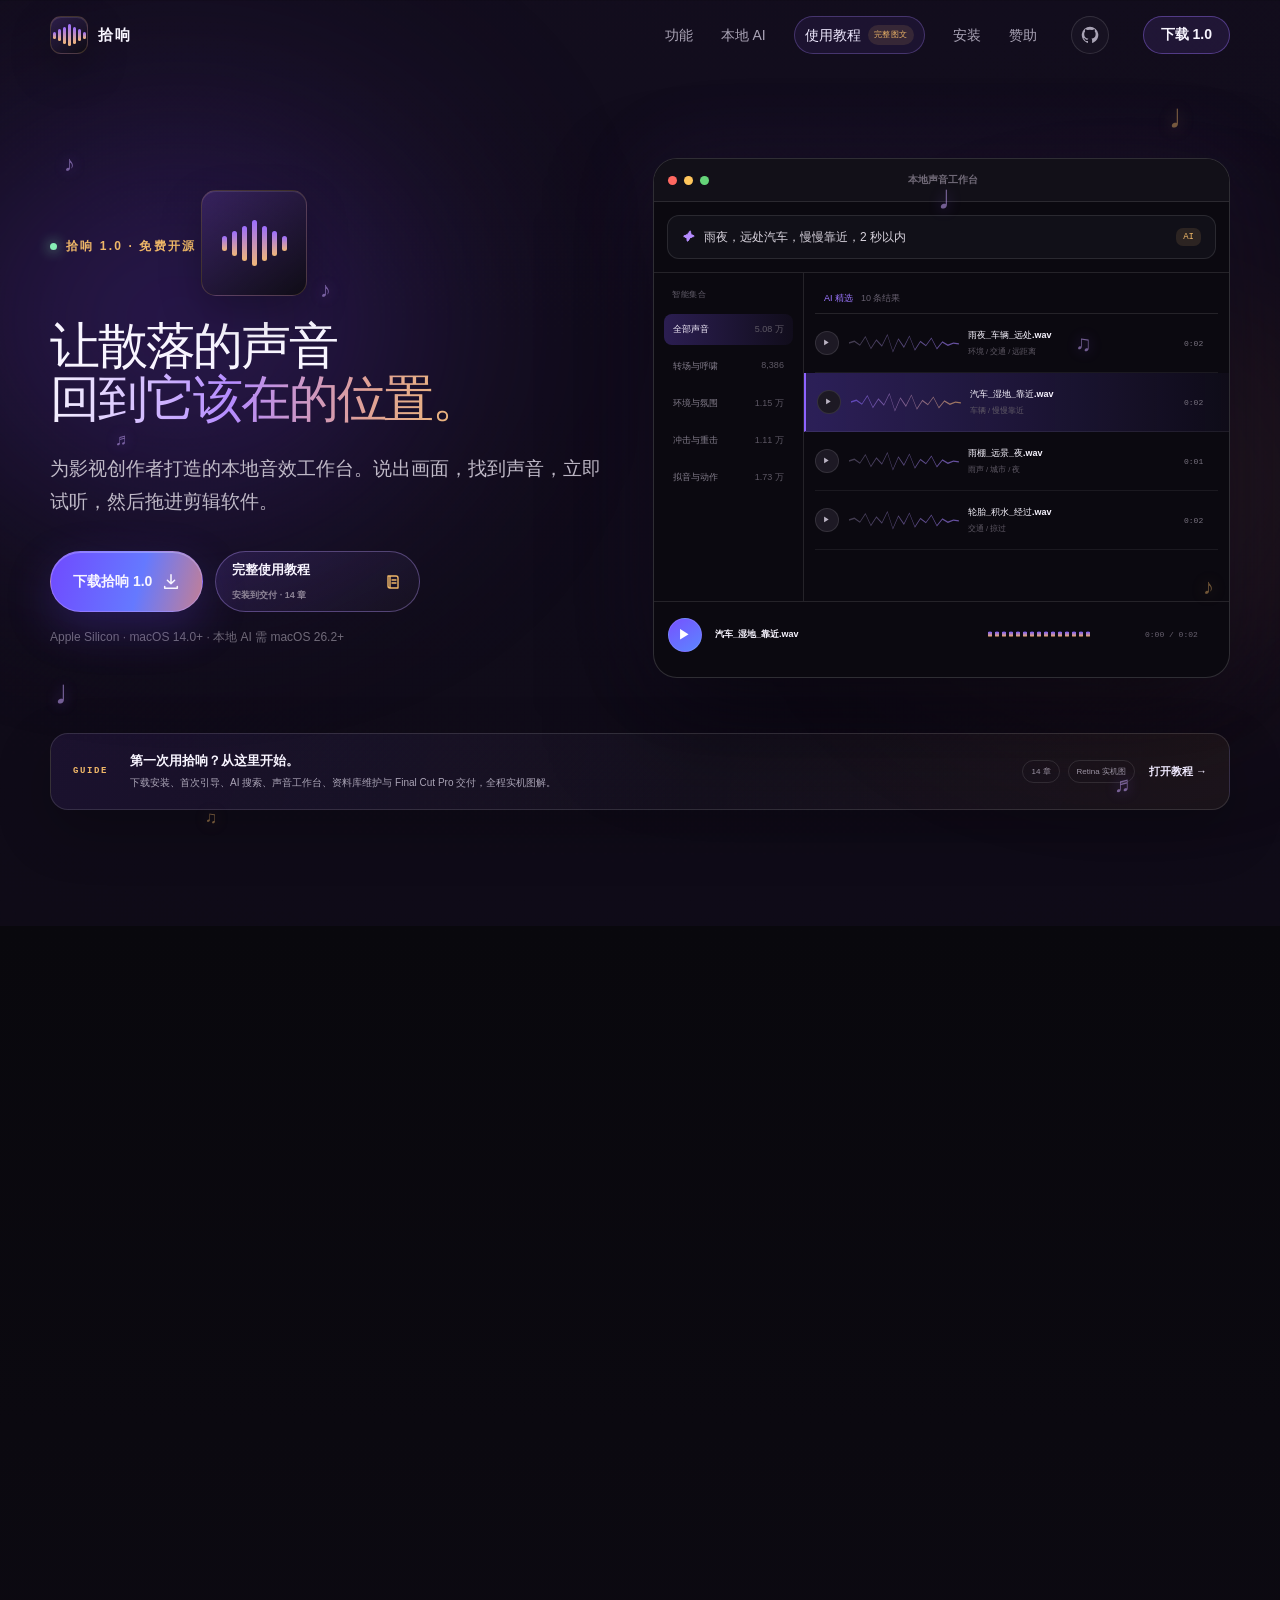
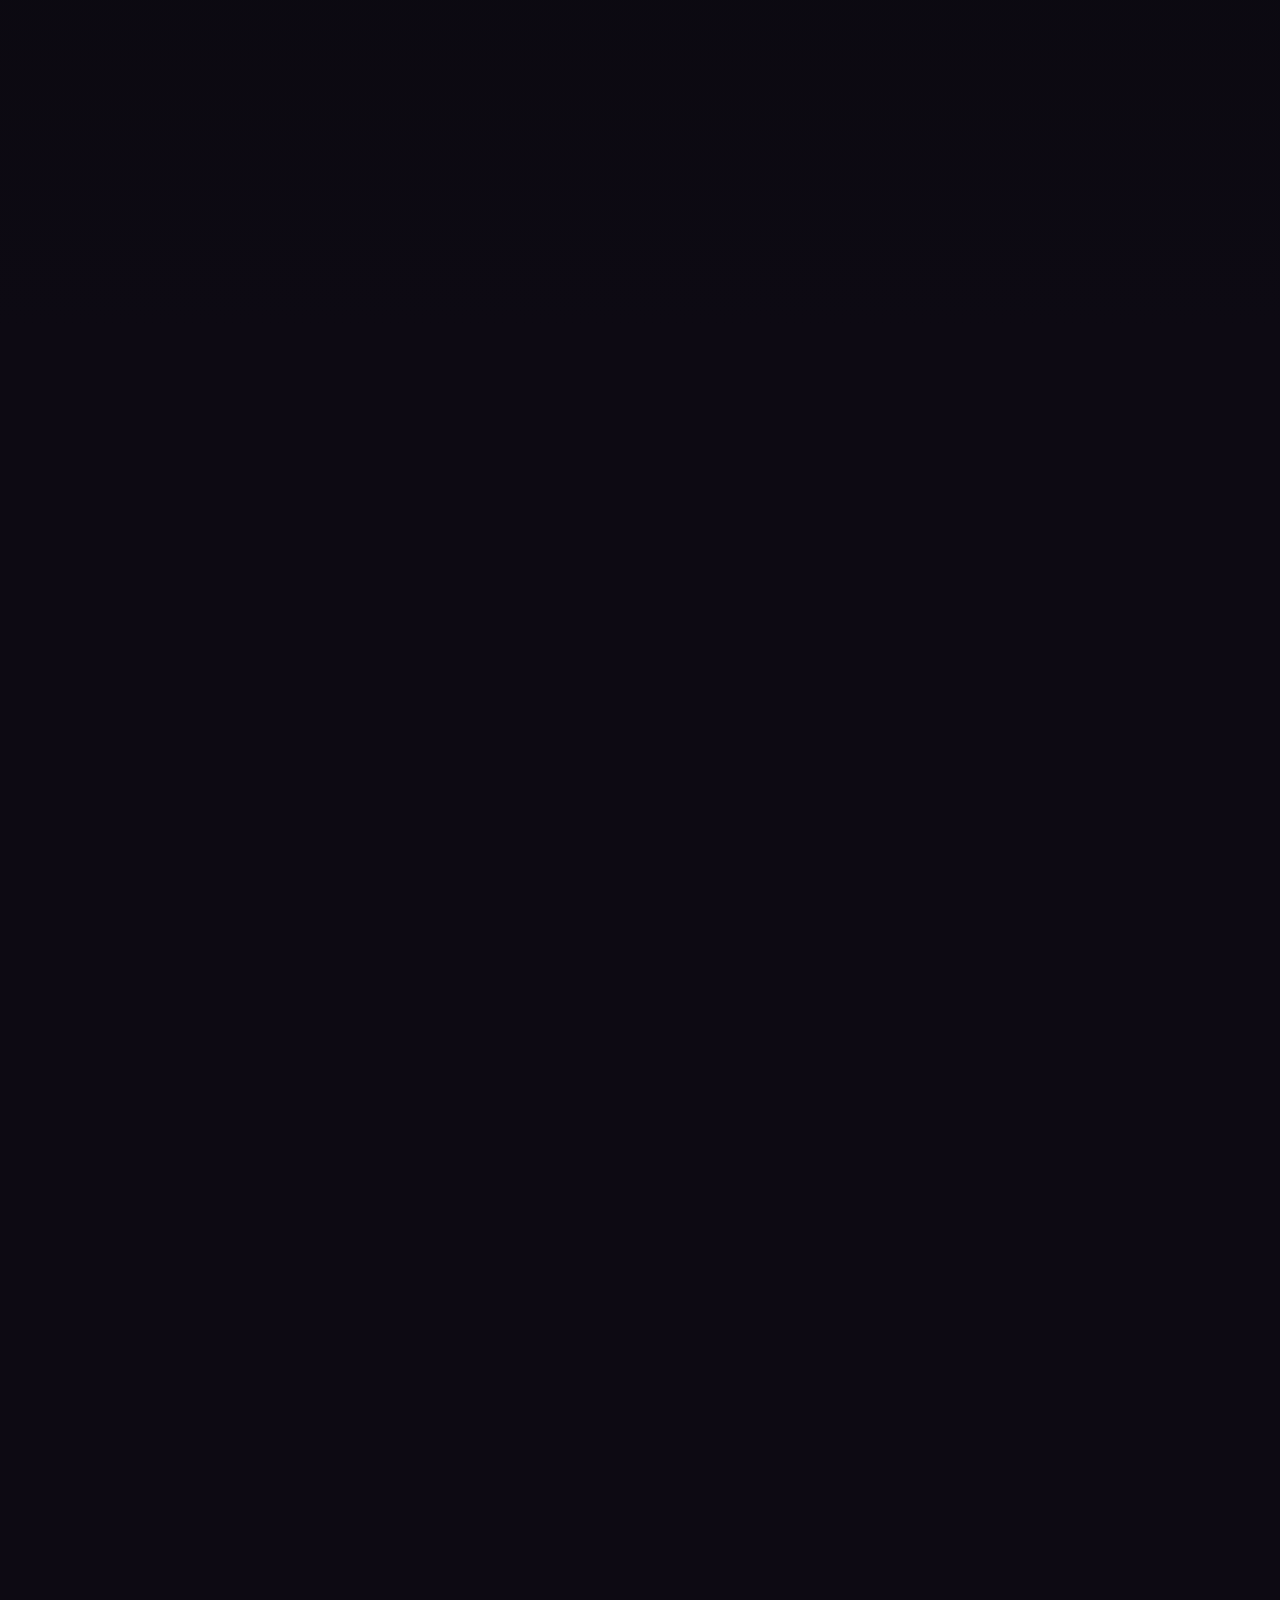
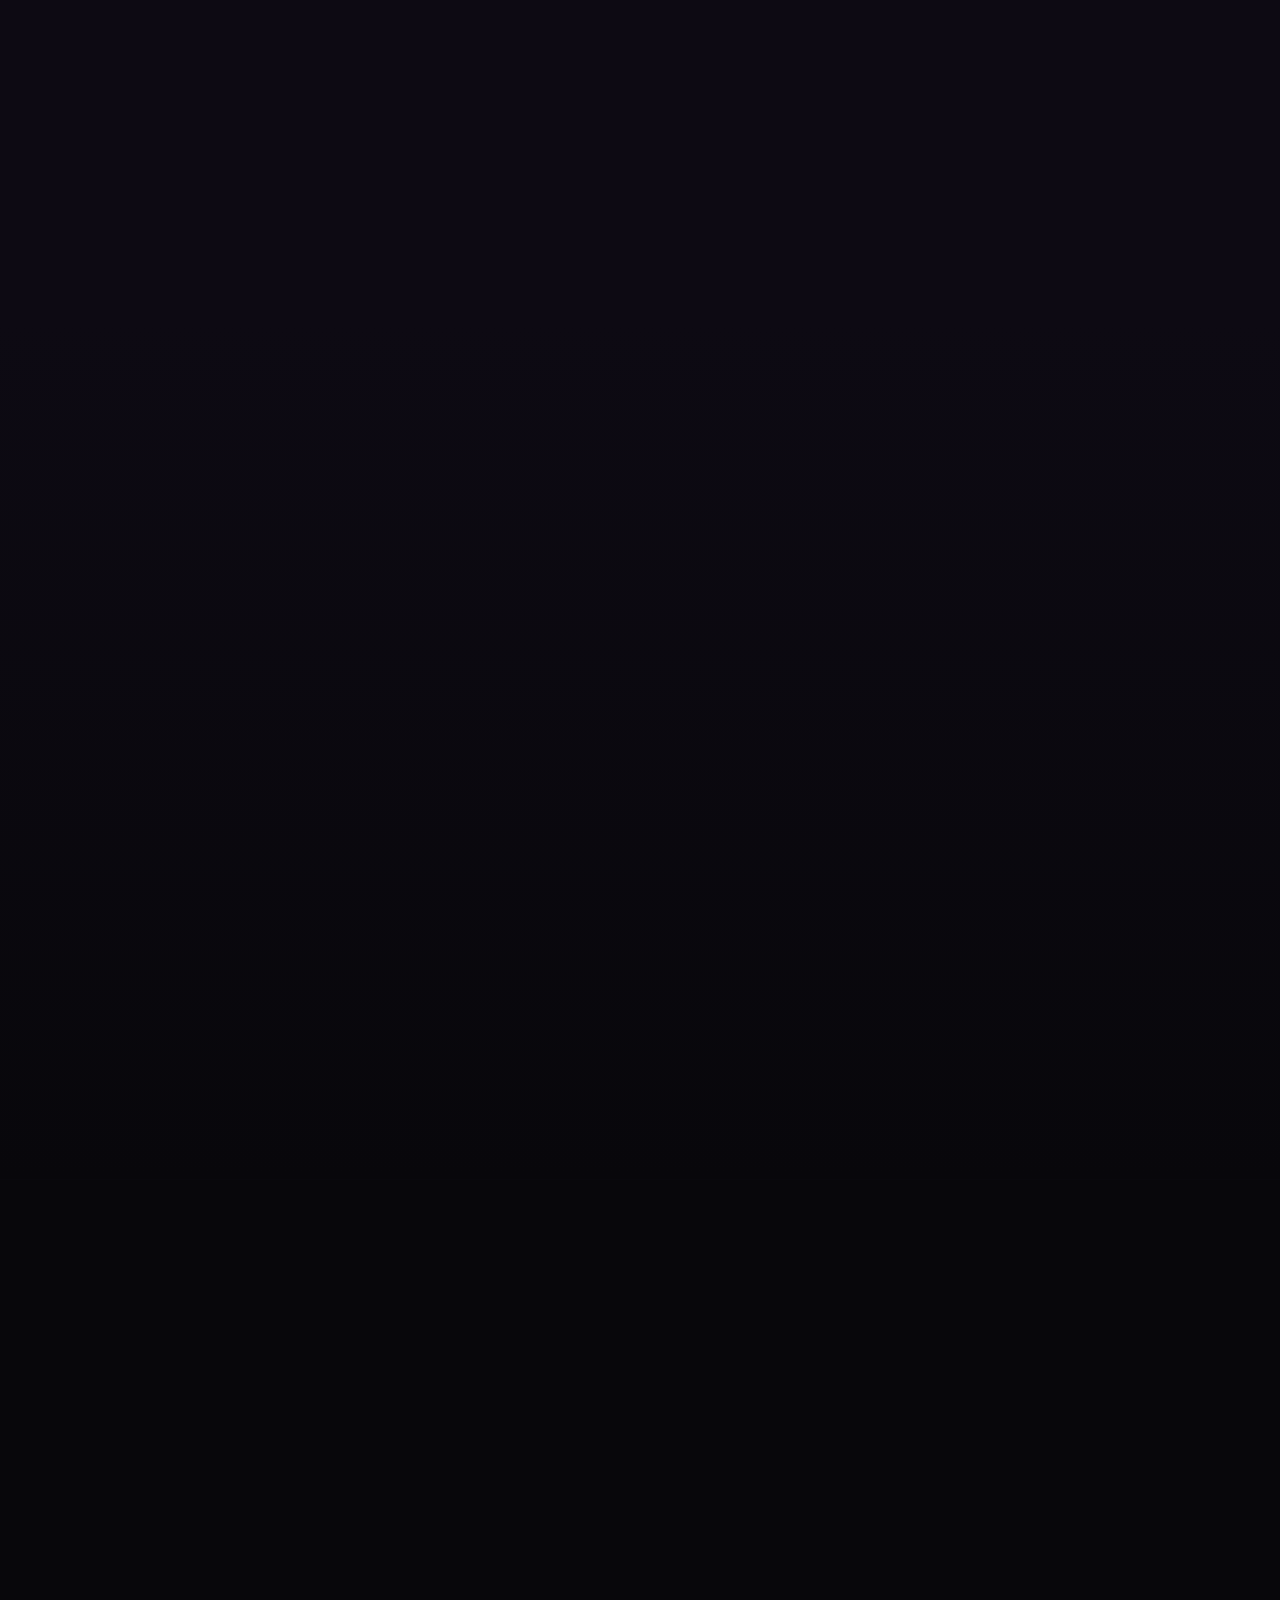
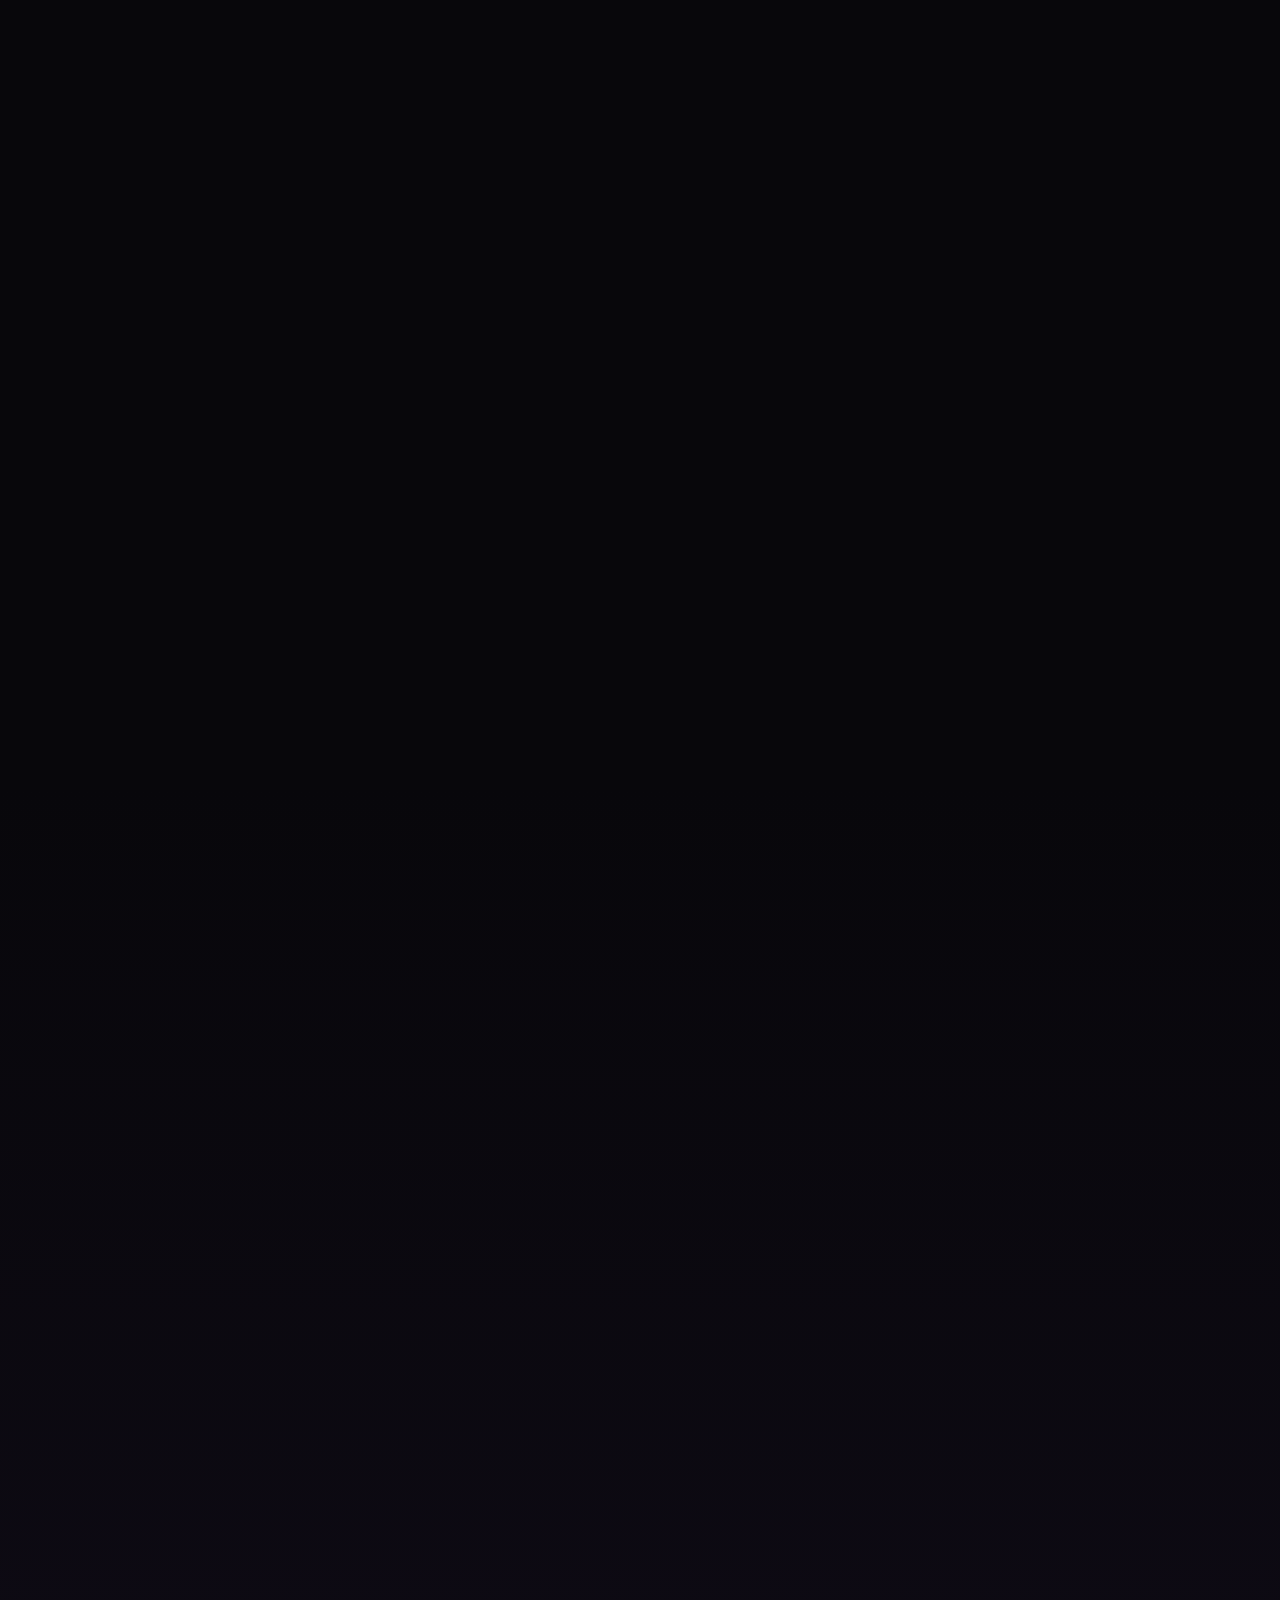
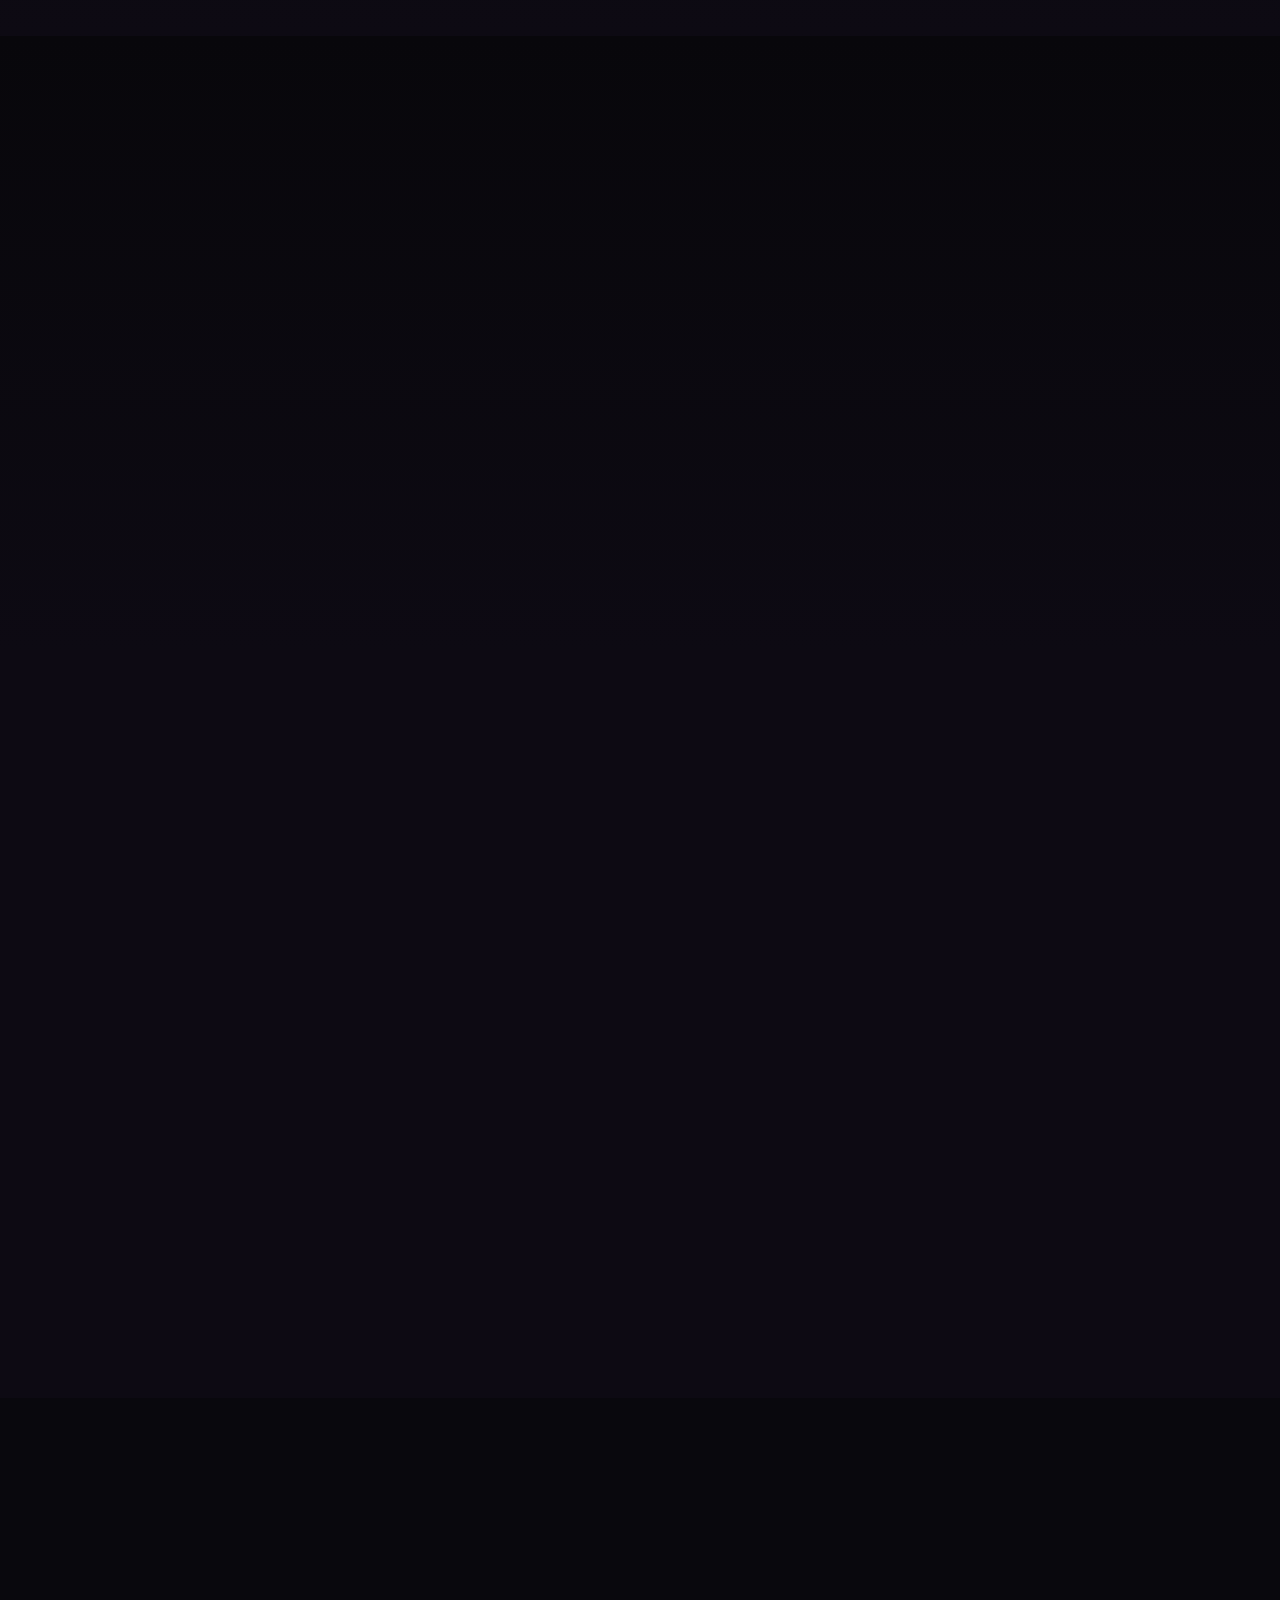
==== commit 1298f046: "Optimize website SEO and cold-start rendering" ====
--- a/Website/index.html
+++ b/Website/index.html
@@ -4,9 +4,38 @@
   <meta charset="utf-8">
   <meta name="viewport" content="width=device-width, initial-scale=1">
   <meta name="theme-color" content="#09080d">
-  <meta name="description" content="拾响是一款为影视创作者打造的原生 macOS 音效管理软件。自然语言搜索本地音效，试听、整理并直接拖入剪辑软件。">
-  <title>拾响 · 让声音回到它该在的位置</title>
-  <link rel="stylesheet" href="styles.css?v=2.8.0">
+  <meta name="description" content="拾响是面向影视创作者的免费 macOS 音效管理软件：本地 AI 自然语言搜索、波形试听、声音工作台、5 万+附加音效库，并可直接拖入 Final Cut Pro。">
+  <meta name="robots" content="index,follow,max-image-preview:large,max-snippet:-1,max-video-preview:-1">
+  <meta name="author" content="Jacksun">
+  <title>拾响 Shixiang｜macOS 音效管理器、本地 AI 搜索与声音工作台</title>
+  <link rel="canonical" href="https://shixiang.jack-sun.com/">
+  <link rel="icon" type="image/png" sizes="64x64" href="assets/favicon-64.png">
+  <link rel="apple-touch-icon" sizes="192x192" href="assets/icon-192.png">
+  <link rel="manifest" href="site.webmanifest">
+  <meta property="og:type" content="website">
+  <meta property="og:locale" content="zh_CN">
+  <meta property="og:site_name" content="拾响">
+  <meta property="og:title" content="拾响 Shixiang｜让散落的声音回到它该在的位置">
+  <meta property="og:description" content="免费的原生 macOS 音效管理软件：本地 AI 搜索、波形试听、声音工作台与 5 万+附加音效库。">
+  <meta property="og:url" content="https://shixiang.jack-sun.com/">
+  <meta property="og:image" content="https://shixiang.jack-sun.com/assets/og-shixiang.jpg">
+  <meta property="og:image:width" content="1600">
+  <meta property="og:image:height" content="900">
+  <meta property="og:image:alt" content="拾响 macOS 音效管理器与本地 AI 搜索">
+  <meta name="twitter:card" content="summary_large_image">
+  <meta name="twitter:title" content="拾响 Shixiang｜macOS 音效管理器">
+  <meta name="twitter:description" content="本地 AI 搜索、波形试听、声音工作台与 5 万+附加音效库，免费开源。">
+  <meta name="twitter:image" content="https://shixiang.jack-sun.com/assets/og-shixiang.jpg">
+  <script type="application/ld+json">
+  {"@context":"https://schema.org","@graph":[{"@type":"WebSite","@id":"https://shixiang.jack-sun.com/#website","url":"https://shixiang.jack-sun.com/","name":"拾响","alternateName":"Shixiang","inLanguage":"zh-CN"},{"@type":"SoftwareApplication","@id":"https://shixiang.jack-sun.com/#software","name":"拾响","alternateName":"Shixiang","operatingSystem":"macOS 14.0 or later","applicationCategory":"MultimediaApplication","softwareVersion":"1.0.0","url":"https://shixiang.jack-sun.com/","downloadUrl":"https://github.com/sunqinji666-dotcom/Shixiang/releases/tag/v1.0.0","image":"https://shixiang.jack-sun.com/assets/og-shixiang.jpg","description":"面向影视创作者的免费 macOS 音效管理软件，支持本地 AI 自然语言搜索、波形试听、声音工作台与 Final Cut Pro 拖拽交付。","isAccessibleForFree":true,"offers":{"@type":"Offer","price":"0","priceCurrency":"CNY"},"author":{"@id":"https://shixiang.jack-sun.com/#author"},"sameAs":"https://github.com/sunqinji666-dotcom/Shixiang"},{"@type":"Person","@id":"https://shixiang.jack-sun.com/#author","name":"Jacksun","url":"https://www.jack-sun.com/"}]}
+  </script>
+  <style>
+    :root{color-scheme:dark;--bg:#09080d;--text:#f8f5ff;--muted:#aaa4b6;--dim:#706a79;--violet:#8e63ff;--gold:#efb768;--line:rgba(255,255,255,.105);--shell:min(1180px,calc(100vw - 48px));--ease:cubic-bezier(.23,1,.32,1)}*{box-sizing:border-box}html{background:var(--bg)}body{margin:0;min-width:320px;overflow-x:hidden;background:radial-gradient(circle at 50% -10%,rgba(102,57,174,.14),transparent 32%),var(--bg);color:var(--text);font-family:-apple-system,BlinkMacSystemFont,"SF Pro Display","PingFang SC","Helvetica Neue",sans-serif;-webkit-font-smoothing:antialiased}a{color:inherit;text-decoration:none}.shell{width:var(--shell);margin-inline:auto}.skip-link{position:fixed;z-index:999;top:8px;left:8px;transform:translateY(-150%)}[hidden]{display:none!important}.site-header{position:fixed;z-index:100;inset:0 0 auto}.nav{display:flex;align-items:center;min-height:70px;gap:34px}.brand{display:inline-flex;align-items:center;gap:10px}.brand b{font-size:15px;letter-spacing:.14em}.nav-links{display:flex;align-items:center;gap:28px;margin-left:auto}.nav-links>a{display:inline-flex;height:38px;align-items:center;font-size:14px;color:var(--muted)}.nav-guide{gap:7px;padding:6px 10px;border:1px solid rgba(168,128,255,.3);border-radius:999px;background:rgba(119,76,214,.1);color:#f0eaff!important}.nav-guide i{padding:3px 6px;border-radius:999px;background:rgba(239,183,104,.12);color:var(--gold);font-size:8px;font-style:normal}.nav-github{display:grid;width:38px;height:38px;flex:0 0 38px;place-items:center;border:1px solid rgba(255,255,255,.12);border-radius:50%;color:var(--muted)}.nav-github svg{width:18px;height:18px;fill:currentColor}.button{display:inline-flex;align-items:center;justify-content:center;min-height:48px;padding:0 22px;gap:10px;border:1px solid rgba(255,255,255,.16);border-radius:999px;font-size:14px;font-weight:650}.button-small{min-height:38px;padding:0 17px;background:rgba(114,75,202,.15)}.button-primary{background:linear-gradient(105deg,#704aff,#6579ff 58%,#c37f94);box-shadow:0 16px 45px rgba(91,58,205,.3)}.button svg{width:18px;height:18px;fill:none;stroke:currentColor;stroke-width:1.7}.sound-mark{display:inline-flex;align-items:center;justify-content:center;gap:4px;border:1px solid rgba(239,183,104,.2);border-radius:15px;background:linear-gradient(145deg,rgba(130,84,211,.23),rgba(14,12,19,.92))}.sound-mark i{display:block;width:5px;border-radius:99px;background:linear-gradient(#9b6dff,#f1b777)}.sound-mark i:nth-child(1),.sound-mark i:nth-child(7){height:15px}.sound-mark i:nth-child(2),.sound-mark i:nth-child(6){height:25px}.sound-mark i:nth-child(3),.sound-mark i:nth-child(5){height:35px}.sound-mark i:nth-child(4){height:46px}.sound-mark-small{width:38px;height:38px;gap:2px;border-radius:11px}.sound-mark-small i{width:3px}.sound-mark-small i:nth-child(1),.sound-mark-small i:nth-child(7){height:7px}.sound-mark-small i:nth-child(2),.sound-mark-small i:nth-child(6){height:12px}.sound-mark-small i:nth-child(3),.sound-mark-small i:nth-child(5){height:17px}.sound-mark-small i:nth-child(4){height:22px}.ambient-notes{position:fixed;inset:0;pointer-events:none;overflow:hidden;z-index:6}.ambient-notes span{position:absolute;left:var(--x);top:var(--y);color:rgba(204,169,255,.42);font-size:22px}.hero{position:relative;min-height:100vh;padding:158px 0 116px;overflow:hidden}.aurora{position:absolute;border-radius:50%;filter:blur(115px)}.aurora-a{width:480px;height:380px;left:-60px;top:130px;background:rgba(99,53,189,.31)}.aurora-b{width:400px;height:320px;right:-50px;top:330px;background:rgba(206,116,67,.14)}.hero-layout{position:relative;z-index:2;display:grid;grid-template-columns:.84fr 1.16fr;align-items:center;gap:78px}.eyebrow{display:inline-flex;align-items:center;gap:9px;margin-bottom:26px;color:var(--gold);font-size:12px;font-weight:680;letter-spacing:.18em}.status-dot{width:7px;height:7px;border-radius:50%;background:#87efb4}.sound-mark-hero{width:106px;height:106px;margin:0 auto 24px;gap:5px}.hero h1{margin:0;font-size:clamp(52px,5.2vw,76px);font-weight:580;letter-spacing:-.045em;line-height:1.06}.hero h1 span{color:transparent;background:linear-gradient(95deg,#f7f4ff,#b58cff 42%,#dfa096 73%,#efbd76);background-clip:text;-webkit-background-clip:text}.hero-lead{max-width:620px;margin:26px 0 0;color:#c0bac8;font-size:19px;line-height:1.78}.hero-actions{display:flex;gap:12px;flex-wrap:wrap;margin-top:32px}.hero-meta{margin:17px 0 0;color:var(--dim);font-size:12px}.button-guide{display:grid;grid-template-columns:1fr auto;column-gap:14px;min-width:205px;padding:9px 16px;text-align:left}.button-guide span{font-size:13px}.button-guide small{grid-column:1;color:#8e8597;font-size:9px}.button-guide svg{grid-column:2;grid-row:1/3}.hero-console{overflow:hidden;border:1px solid rgba(255,255,255,.15);border-radius:24px;background:#0b0910;box-shadow:0 45px 100px rgba(0,0,0,.55);min-height:520px}.console-top{display:flex;align-items:center;height:43px;padding:0 14px;gap:7px;border-bottom:1px solid var(--line)}.console-top>span{width:9px;height:9px;border-radius:50%;background:#48424f}.console-top b{margin:auto;color:#716a78;font-size:10px}.search-demo{display:flex;align-items:center;gap:10px;margin:13px;padding:12px 14px;border:1px solid var(--line);border-radius:12px;color:#d8d3dd;font-size:12px}.search-demo kbd{margin-left:auto}.console-body{display:grid;grid-template-columns:150px 1fr;min-height:330px;border-top:1px solid var(--line)}.demo-sidebar{padding:16px 10px;border-right:1px solid var(--line)}.demo-sidebar b{display:flex;justify-content:space-between;padding:9px;color:#817b89;font-size:9px}.demo-list{padding:11px}.sound-row{display:grid;grid-template-columns:25px 110px 1fr 34px;align-items:center;gap:9px;height:59px;border-bottom:1px solid rgba(255,255,255,.065);font-size:9px}.wave{height:28px;background:linear-gradient(90deg,#655c76,#a17dff)}.console-player{display:grid;grid-template-columns:36px 1fr 190px 70px;align-items:center;gap:11px;height:65px;padding:0 14px}.hero-guide-strip{position:relative;z-index:3;display:grid;grid-template-columns:auto 1fr auto;align-items:center;gap:22px;margin-top:55px;padding:18px 22px;border:1px solid rgba(255,255,255,.12);border-radius:18px;background:rgba(111,69,205,.1)}.guide-strip-copy{display:flex;flex-direction:column;gap:5px}.guide-strip-copy small{color:var(--muted);font-size:10px}.guide-strip-meta{display:flex;align-items:center;gap:8px}.guide-strip-meta i{padding:5px 8px;border:1px solid var(--line);border-radius:999px;font-size:8px;font-style:normal}
+    @media(max-width:920px){:root{--shell:min(100% - 34px,760px)}.nav-links{display:none}.nav{min-height:64px;gap:12px}.nav-github{margin-left:auto}.hero{padding-top:128px}.hero-layout{grid-template-columns:1fr;gap:52px}.hero-copy{text-align:center}.hero-actions{justify-content:center}.hero-console{transform:none}.hero-guide-strip{grid-template-columns:auto 1fr;margin-top:38px}.guide-strip-meta{grid-column:2;flex-wrap:wrap}}
+    @media(max-width:600px){:root{--shell:calc(100% - 28px)}.site-header .button-small{min-height:36px;padding:0 14px;font-size:12px}.hero{padding:112px 0 76px}.sound-mark-hero{width:84px;height:84px}.hero h1{font-size:clamp(35px,9.5vw,38px)}.hero-lead{font-size:16px}.hero-actions{flex-direction:column}.hero-actions .button{width:100%}.hero-console{min-height:0;border-radius:17px}.console-body{grid-template-columns:1fr}.demo-sidebar{display:none}.sound-row{grid-template-columns:24px 75px 1fr 30px}.console-player{grid-template-columns:34px 1fr 100px}.hero-guide-strip{display:flex;flex-direction:column;align-items:flex-start;padding:19px}.guide-strip-meta{width:100%}}
+  </style>
+  <link rel="preload" href="styles.css?v=3.0.0" as="style" onload="this.onload=null;this.rel='stylesheet'">
+  <noscript><link rel="stylesheet" href="styles.css?v=3.0.0"></noscript>
 </head>
 <body>
   <a class="skip-link" href="#main">跳到主要内容</a>
@@ -135,6 +164,9 @@
       <button type="button" data-download-cancel>取消跳转</button>
     </div>
   </div>
-  <script src="site-config.js?v=2.0.0"></script><script src="app.js?v=2.8.0"></script>
+  <script>
+    window.SHIXIANG_SITE={productUrl:"https://shixiang.jack-sun.com",githubUrl:"https://github.com/sunqinji666-dotcom/Shixiang",baiduPanUrl:"https://pan.baidu.com/s/1f4qAICdwC1CJRkeNijwdqw?pwd=jack",baiduPanCode:"jack",downloadLabel:"百度网盘下载拾响 1.0"};
+    requestAnimationFrame(()=>requestAnimationFrame(()=>{const s=document.createElement("script");s.src="app.js?v=3.0.0";document.body.append(s)}));
+  </script>
 </body>
 </html>
--- a/Website/styles.css
+++ b/Website/styles.css
@@ -72,4 +72,5 @@
 @keyframes workbench-playhead{0%{transform:translate3d(-105px,0,0);opacity:0}8%,92%{opacity:1}100%{transform:translate3d(260px,0,0);opacity:0}}
 @media(max-width:920px){.workbench-track{grid-template-columns:42px 1fr auto}.workbench-wave{grid-column:1/-1}.workbench-tools{grid-template-columns:1fr 1fr}}
 @media(max-width:600px){.workbench-card{min-height:560px!important}.workbench-visual{min-height:340px;padding:12px}.workbench-track{grid-template-columns:38px minmax(0,1fr);gap:11px;padding:11px}.workbench-track time{grid-column:1/-1;text-align:right}.workbench-tools{grid-template-columns:1fr}.workbench-tools span{justify-content:flex-start;padding-inline:12px}}
+@supports(content-visibility:auto){main>section:not(.hero){content-visibility:auto;contain-intrinsic-size:auto 900px}.site-footer{content-visibility:auto;contain-intrinsic-size:auto 180px}}
 @media(prefers-reduced-motion:reduce){.workbench-wave::after{animation:none;left:42%;opacity:.8}}
--- a/Website/styles.css
+++ b/Website/styles.css
@@ -72,4 +72,5 @@
 @keyframes workbench-playhead{0%{transform:translate3d(-105px,0,0);opacity:0}8%,92%{opacity:1}100%{transform:translate3d(260px,0,0);opacity:0}}
 @media(max-width:920px){.workbench-track{grid-template-columns:42px 1fr auto}.workbench-wave{grid-column:1/-1}.workbench-tools{grid-template-columns:1fr 1fr}}
 @media(max-width:600px){.workbench-card{min-height:560px!important}.workbench-visual{min-height:340px;padding:12px}.workbench-track{grid-template-columns:38px minmax(0,1fr);gap:11px;padding:11px}.workbench-track time{grid-column:1/-1;text-align:right}.workbench-tools{grid-template-columns:1fr}.workbench-tools span{justify-content:flex-start;padding-inline:12px}}
+@supports(content-visibility:auto){main>section:not(.hero){content-visibility:auto;contain-intrinsic-size:auto 900px}.site-footer{content-visibility:auto;contain-intrinsic-size:auto 180px}}
 @media(prefers-reduced-motion:reduce){.workbench-wave::after{animation:none;left:42%;opacity:.8}}
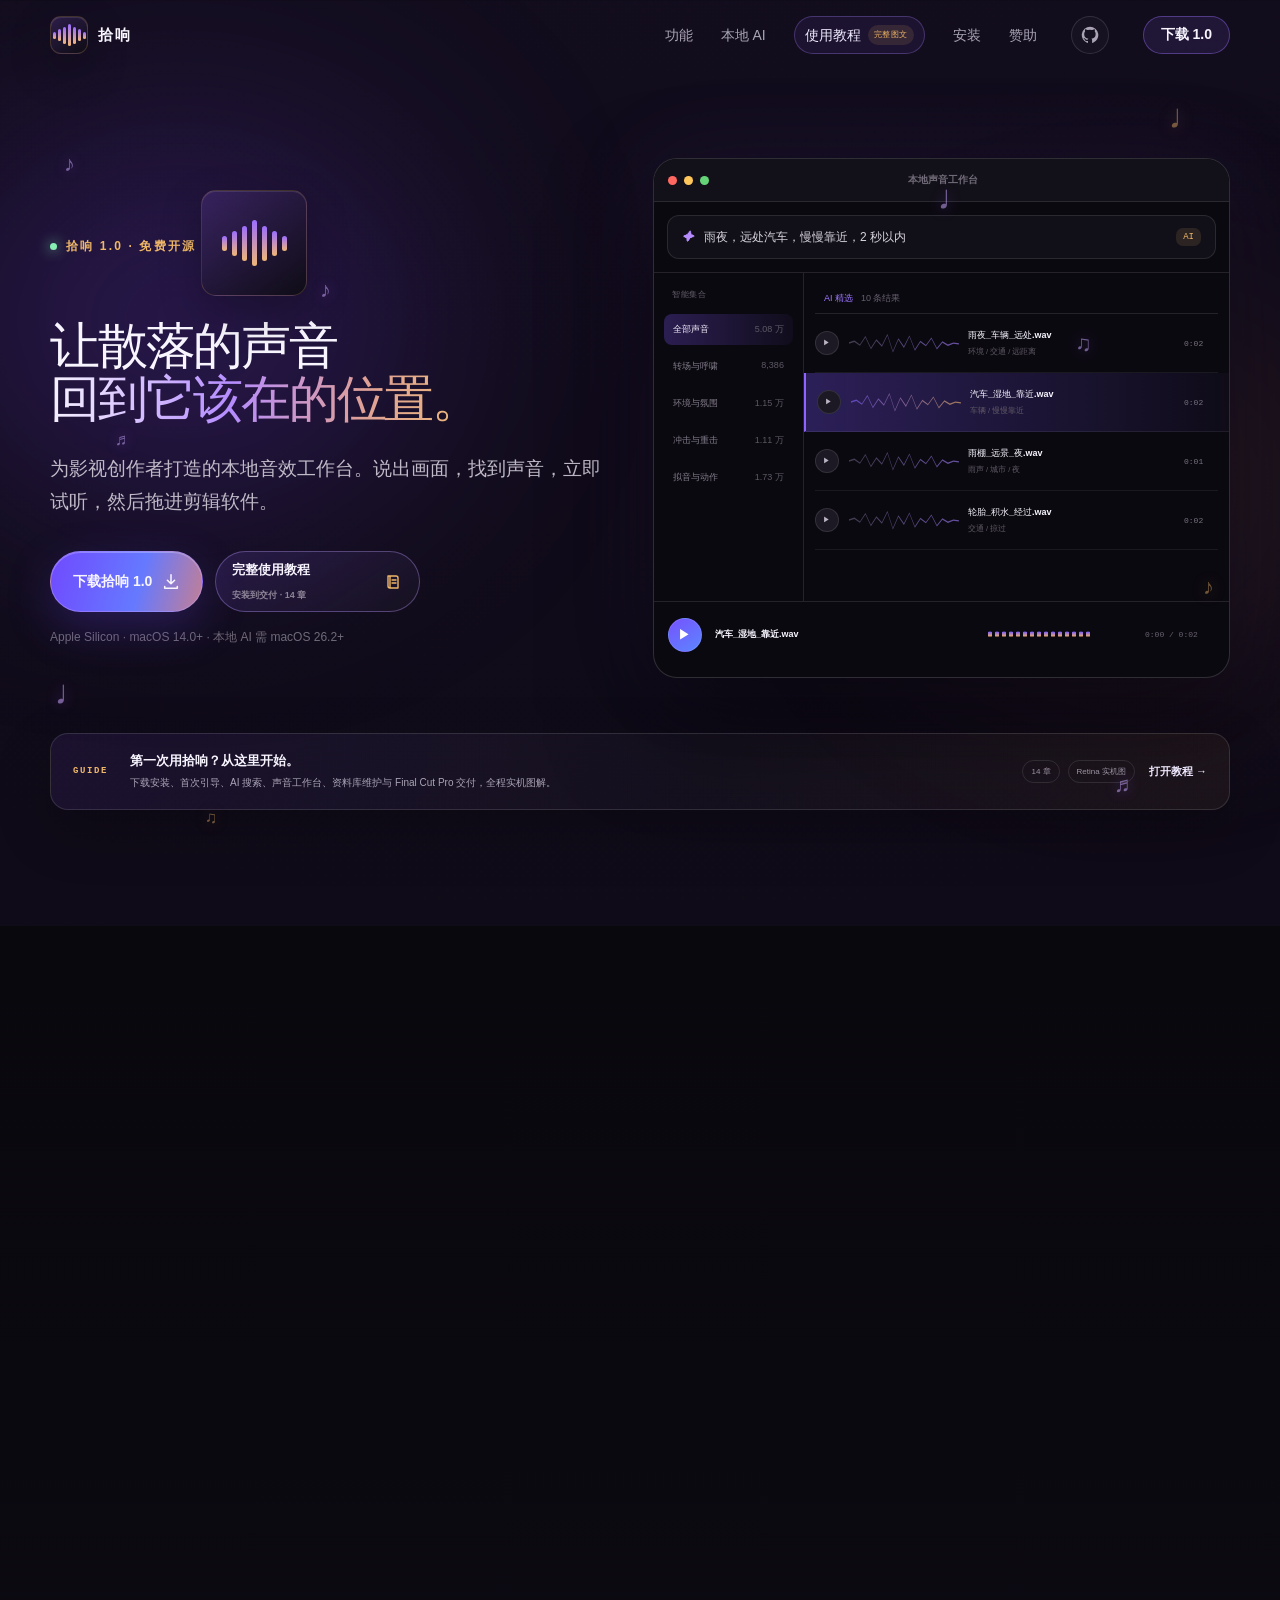
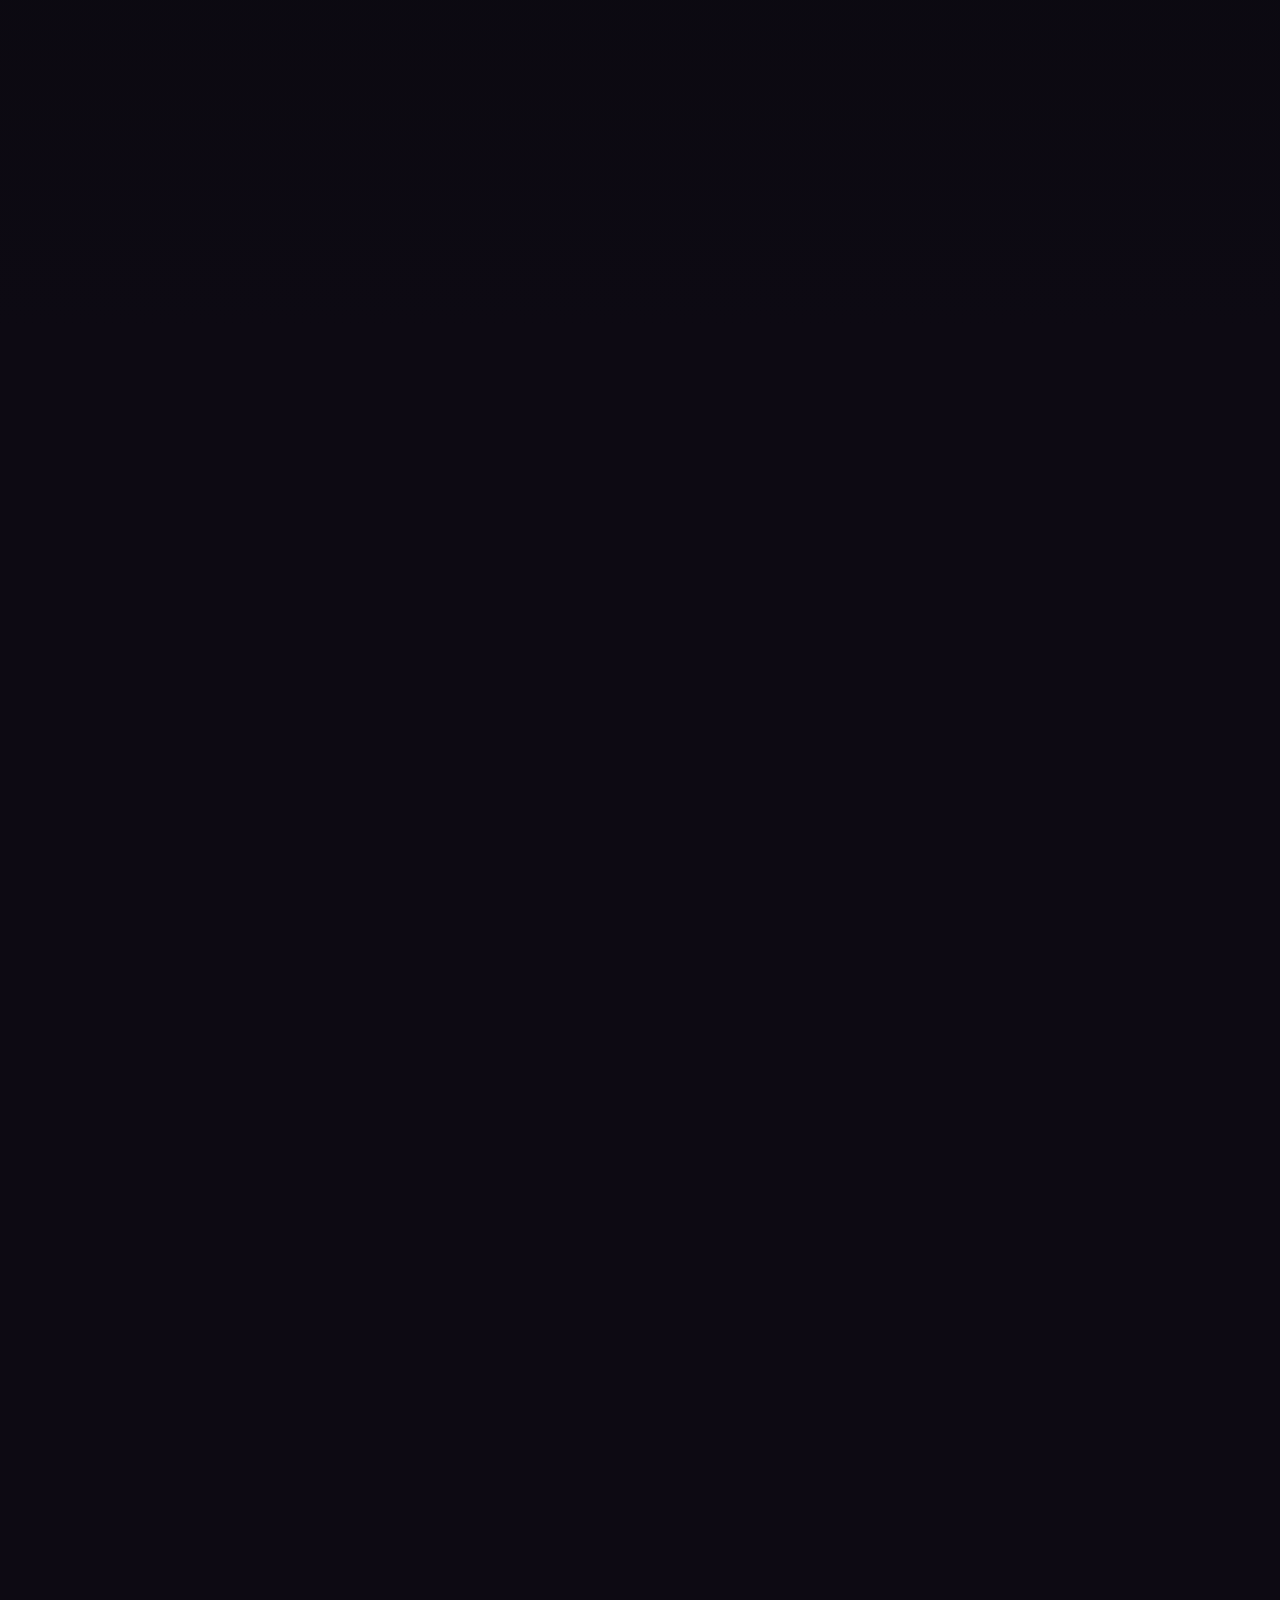
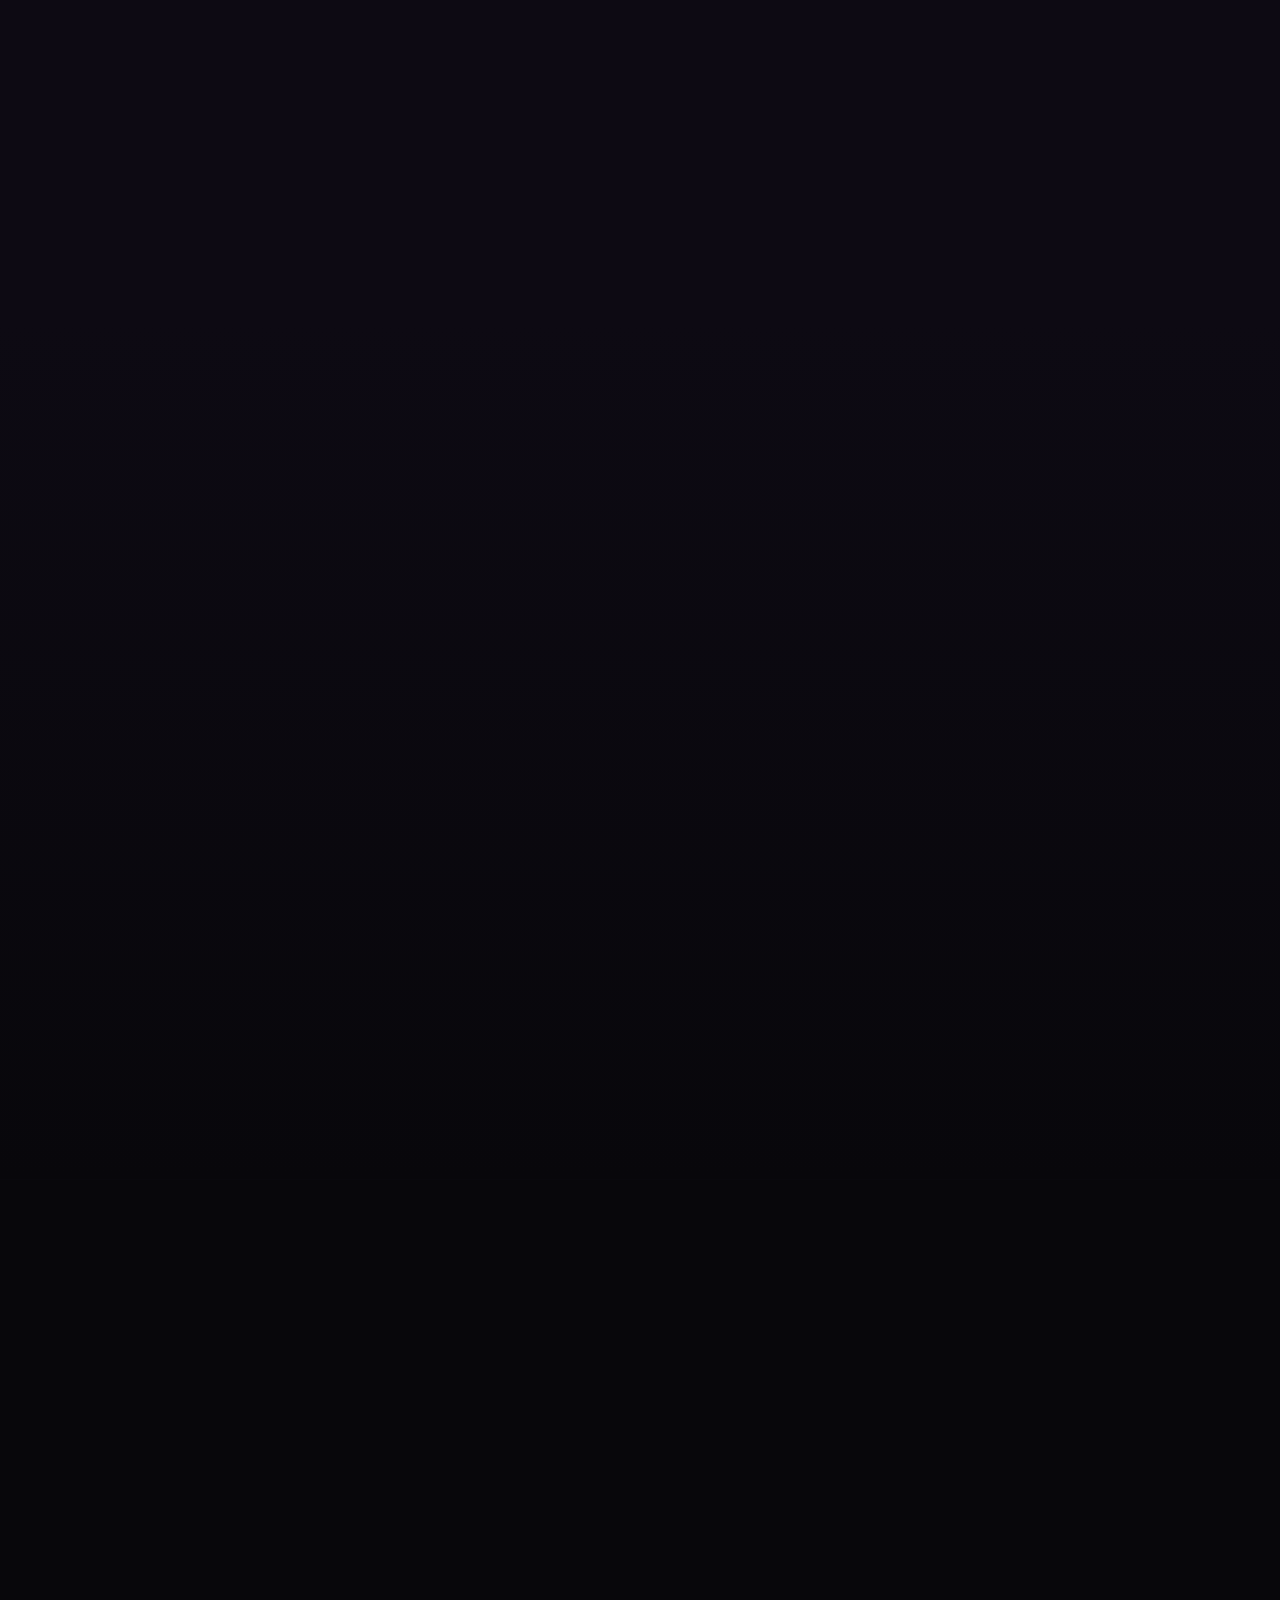
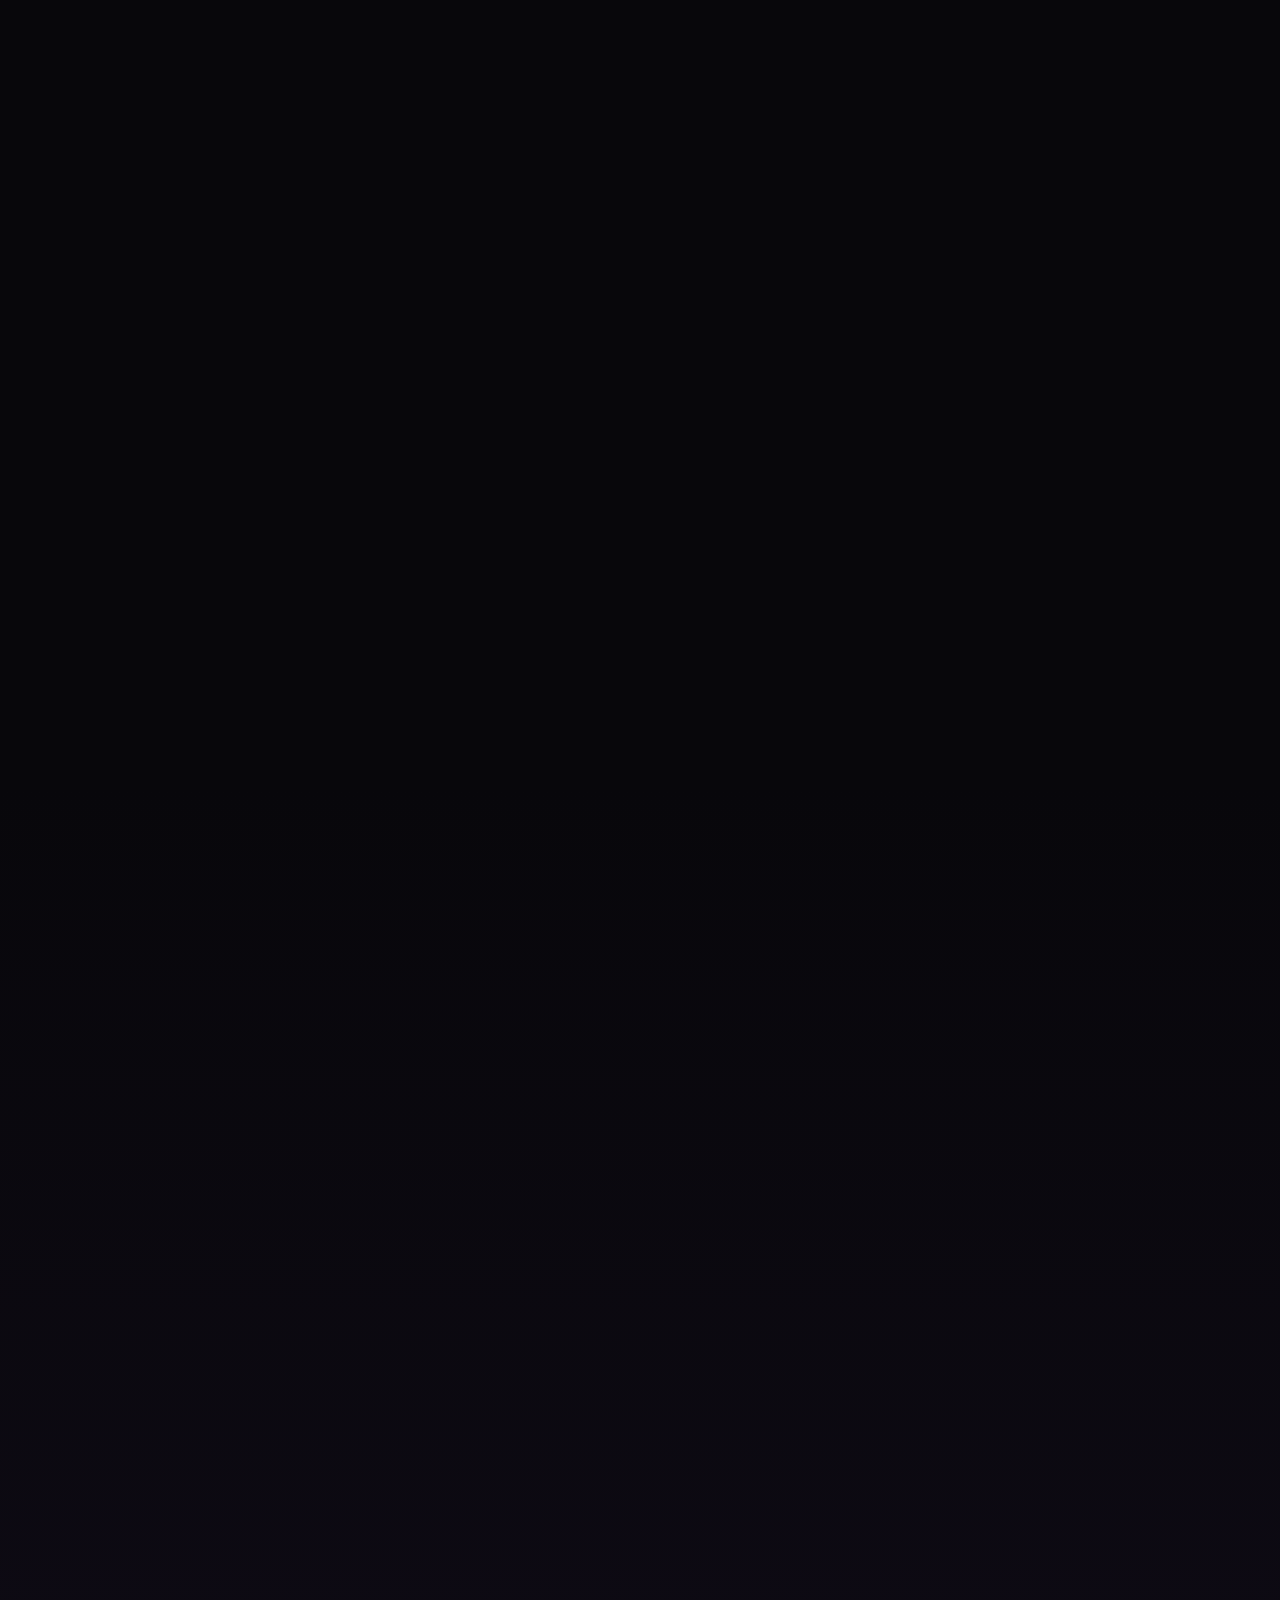
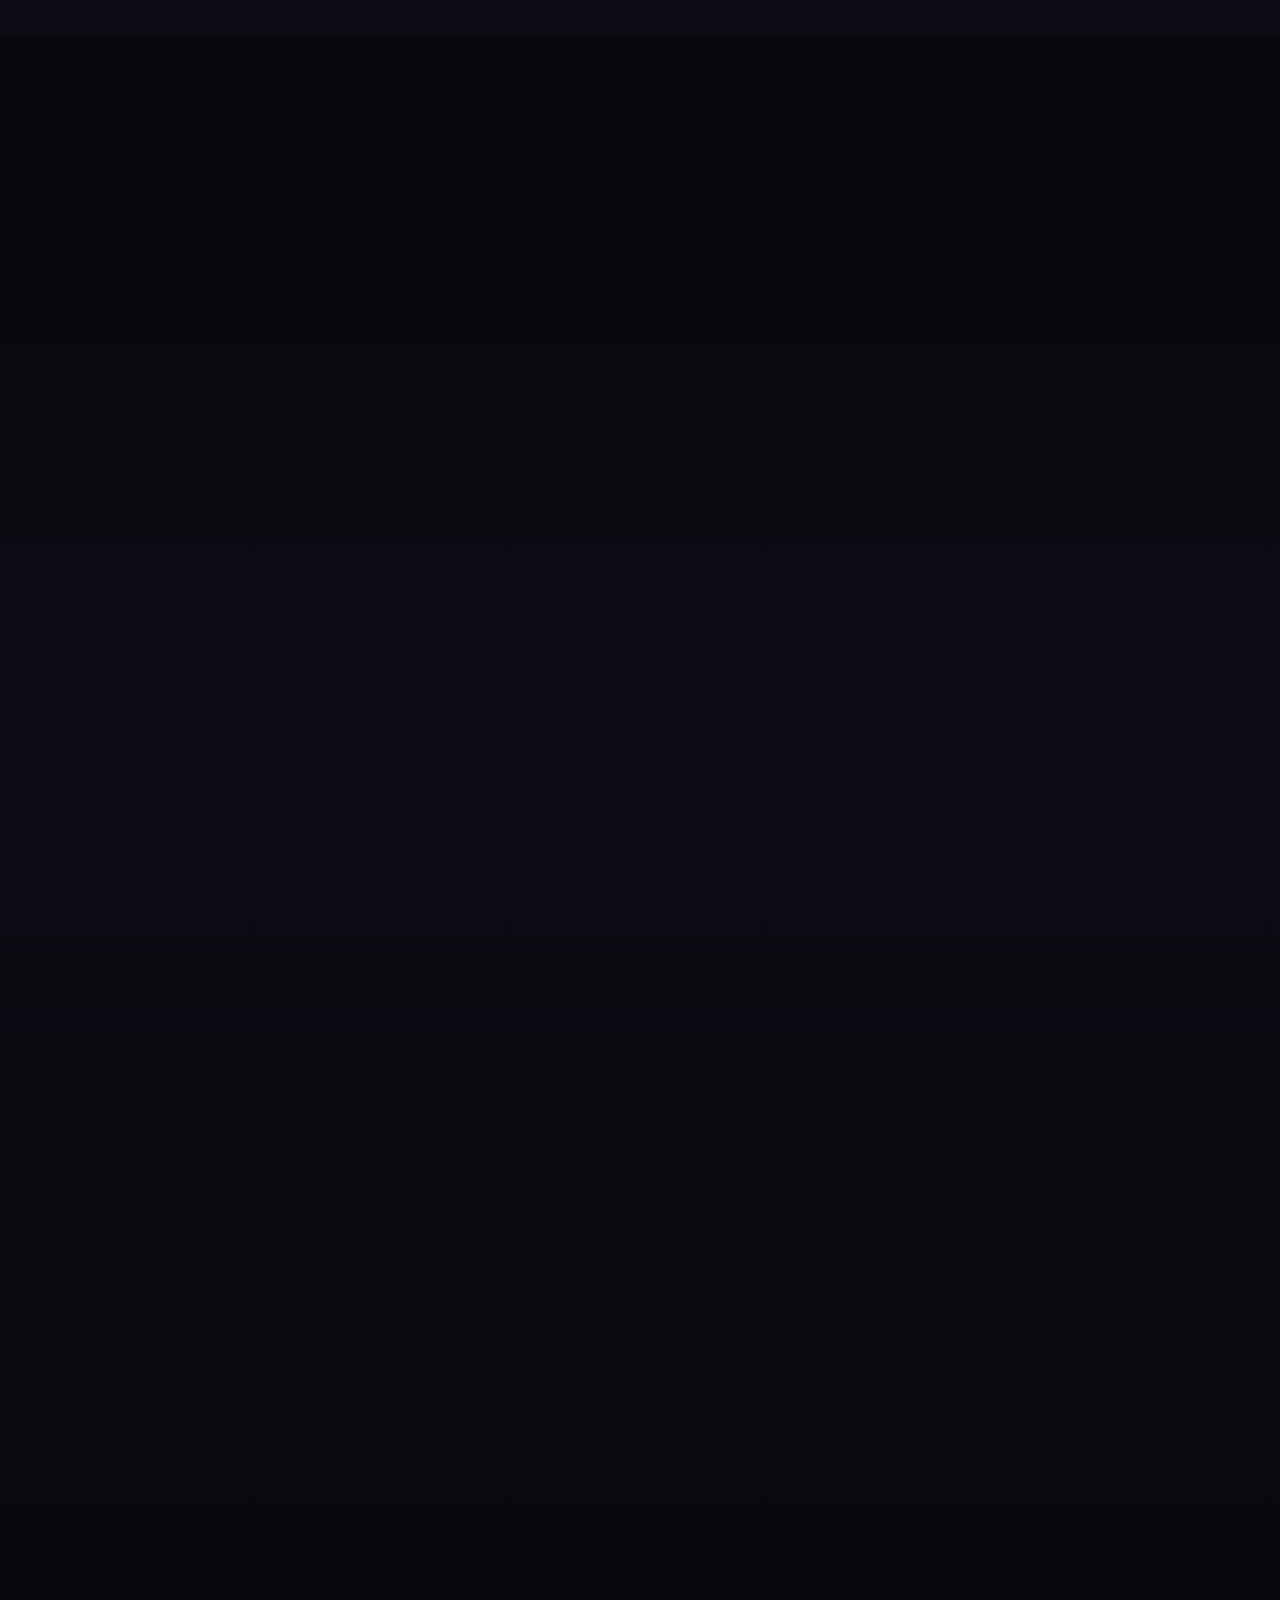
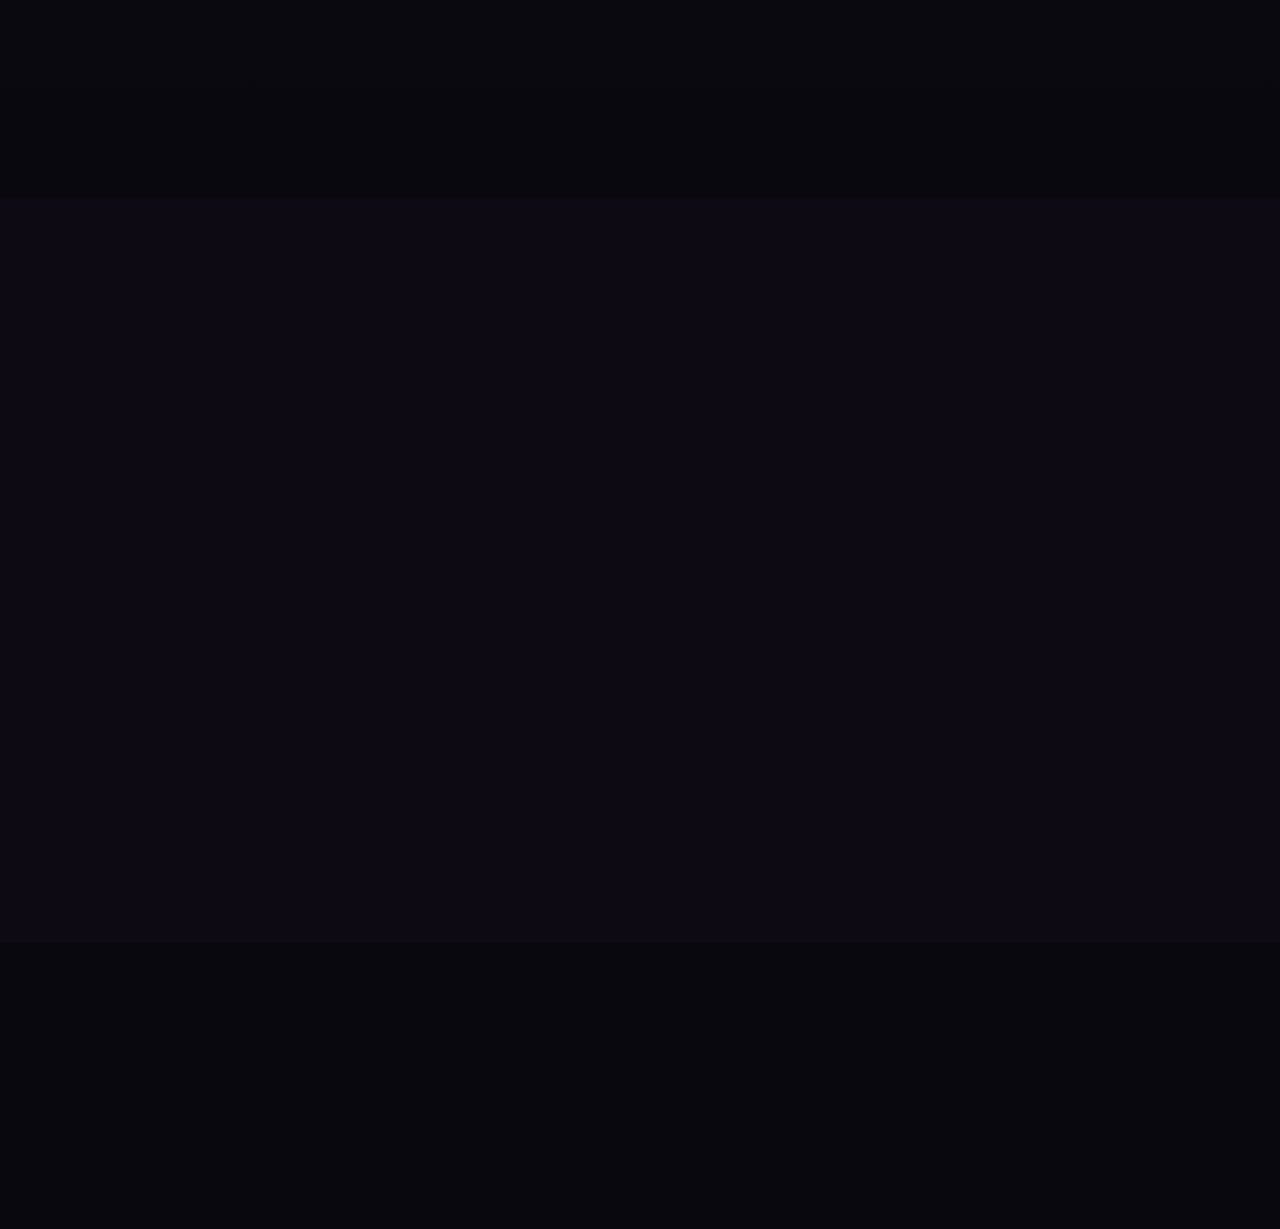
==== commit d19ac1dc: "Add first-party analytics and SEO topic guides" ====
--- a/Website/index.html
+++ b/Website/index.html
@@ -144,12 +144,20 @@
 
     <section class="open-source section-pad"><div class="shell open-card reveal"><div><div class="kicker">FREE & OPEN SOURCE</div><h2>好工具，应该让更多创作者用得上。</h2><p>拾响计划免费、开源地提供给创作者。没有订阅墙，不把你的声音困在云端。</p></div><div class="open-badge"><strong>¥0</strong><span>免费使用</span></div></div></section>
 
+    <section class="discover section-pad"><div class="shell"><div class="section-heading reveal"><div class="kicker">CREATOR GUIDES</div><h2>从“音效太多”，<br>到声音随叫随到。</h2><p>围绕 Mac 音效管理、本地 AI 搜索和 Final Cut Pro 工作流，整理成可以直接照着用的创作指南。</p></div><div class="discover-grid">
+      <a class="discover-card reveal" href="mac-sound-effect-manager/"><span>01</span><h3>Mac 音效管理软件怎么选</h3><p>管理几万条本地声音时，真正影响效率的功能是什么。</p><strong>阅读指南 →</strong></a>
+      <a class="discover-card reveal" href="local-ai-sound-search/"><span>02</span><h3>用本地 AI 搜索音效</h3><p>不记文件名，用一句自然语言描述画面和声音。</p><strong>了解本地 AI →</strong></a>
+      <a class="discover-card reveal" href="final-cut-pro-workflow/"><span>03</span><h3>Final Cut Pro 音效工作流</h3><p>从搜索、试听到直接拖进时间线，减少来回切换。</p><strong>查看工作流 →</strong></a>
+      <a class="discover-card reveal" href="sound-library-management/"><span>04</span><h3>大型音效库整理方法</h3><p>文件不移动、不改名，也能建立可搜索的本地索引。</p><strong>学习整理方法 →</strong></a>
+      <a class="discover-card reveal" href="free-sound-library/"><span>05</span><h3>5 万+附加音效库说明</h3><p>了解素材来源、导入方法以及使用前需要确认的授权边界。</p><strong>查看音效库说明 →</strong></a>
+    </div></div></section>
+
     <section class="sponsor section-pad" id="sponsor"><div class="shell sponsor-layout"><div class="section-copy reveal"><div class="kicker">SUPPORT SHIXIANG</div><h2>如果拾响帮到了你，<br>可以请作者喝杯咖啡。</h2><p>赞助完全自愿，不影响任何功能。每一份支持都会用来继续打磨性能、搜索体验和创作者工作流。</p><div class="coin-row" aria-hidden="true"><span>拾</span><i></i><span>响</span></div></div><div class="qr-card reveal"><div class="qr-halo"></div><img src="assets/wechat-sponsor-qr.png" alt="微信赞助收款二维码" width="760" height="760" loading="lazy"><strong>微信扫码赞助</strong><small>谢谢你支持一个免费、开源的创作者工具</small></div></div></section>
 
     <section class="download section-pad" id="download"><div class="shell download-card reveal"><span class="sound-mark sound-mark-large" aria-hidden="true"><i></i><i></i><i></i><i></i><i></i><i></i><i></i></span><div class="version-pill">拾响 1.0.0 · Build 111</div><h2>把找声音的时间，<br>还给创作。</h2><p>适用于 Apple Silicon Mac，需要 macOS 14.0 或更高版本；AI 自然语言搜索需要 macOS 26.2+。App 本身保持轻量；同一百度网盘分享中附赠作者多年积累的 5 万+ 音效库，你也可以使用自己的素材。</p><div class="download-includes" aria-label="百度网盘分享内容"><span><i>01</i>拾响安装包</span><b>+</b><span><i>02</i>赠送 5 万+ 附加音效库</span></div><a class="button button-primary button-download download-link" href="#download" data-download-link><span data-download-label>百度网盘下载拾响 1.0</span><svg viewBox="0 0 20 20" aria-hidden="true"><path d="M10 2v10m0 0 4-4m-4 4L6 8M3 15v2h14v-2"/></svg></a><div class="pan-code" data-pan-code hidden><span>提取码</span><strong data-pan-code-value></strong><button type="button" data-copy-code>复制</button></div><p class="download-note" data-download-note></p><small class="download-license">音效素材具体使用授权以附加包内来源说明为准</small></div></section>
   </main>
 
-  <footer class="site-footer"><div class="shell footer-grid"><a class="brand" href="#top"><span class="sound-mark sound-mark-small"><i></i><i></i><i></i><i></i><i></i><i></i><i></i></span><b>拾响</b></a><p>让散落的声音，回到它该在的位置。</p><div class="footer-links"><a href="guide/">使用教程</a><a href="https://github.com/sunqinji666-dotcom/Shixiang" target="_blank" rel="noopener noreferrer">GitHub 源码</a><a href="https://www.jack-sun.com">Jacksun</a><a href="#sponsor">赞助</a><a href="#install">安装</a></div><small>© 2026 Jacksun. All rights reserved.</small></div></footer>
+  <footer class="site-footer"><div class="shell footer-grid"><a class="brand" href="#top"><span class="sound-mark sound-mark-small"><i></i><i></i><i></i><i></i><i></i><i></i><i></i></span><b>拾响</b></a><p>让散落的声音，回到它该在的位置。</p><div class="footer-links"><a href="guide/">使用教程</a><a href="mac-sound-effect-manager/">创作指南</a><a href="privacy/">隐私说明</a><a href="https://github.com/sunqinji666-dotcom/Shixiang" target="_blank" rel="noopener noreferrer">GitHub 源码</a><a href="https://www.jack-sun.com">Jacksun</a><a href="#sponsor">赞助</a></div><small>© 2026 Jacksun. All rights reserved.</small></div></footer>
   <div class="toast" role="status" aria-live="polite" data-toast></div>
   <div class="download-transition" data-download-transition hidden>
     <div class="transition-aurora transition-aurora-a" aria-hidden="true"></div>
@@ -168,5 +176,6 @@
     window.SHIXIANG_SITE={productUrl:"https://shixiang.jack-sun.com",githubUrl:"https://github.com/sunqinji666-dotcom/Shixiang",baiduPanUrl:"https://pan.baidu.com/s/1f4qAICdwC1CJRkeNijwdqw?pwd=jack",baiduPanCode:"jack",downloadLabel:"百度网盘下载拾响 1.0"};
     requestAnimationFrame(()=>requestAnimationFrame(()=>{const s=document.createElement("script");s.src="app.js?v=3.0.0";document.body.append(s)}));
   </script>
+  <script src="/analytics/track.js?v=1.0.1" defer></script>
 </body>
 </html>
--- a/Website/styles.css
+++ b/Website/styles.css
@@ -73,4 +73,5 @@
 @media(max-width:920px){.workbench-track{grid-template-columns:42px 1fr auto}.workbench-wave{grid-column:1/-1}.workbench-tools{grid-template-columns:1fr 1fr}}
 @media(max-width:600px){.workbench-card{min-height:560px!important}.workbench-visual{min-height:340px;padding:12px}.workbench-track{grid-template-columns:38px minmax(0,1fr);gap:11px;padding:11px}.workbench-track time{grid-column:1/-1;text-align:right}.workbench-tools{grid-template-columns:1fr}.workbench-tools span{justify-content:flex-start;padding-inline:12px}}
 @supports(content-visibility:auto){main>section:not(.hero){content-visibility:auto;contain-intrinsic-size:auto 900px}.site-footer{content-visibility:auto;contain-intrinsic-size:auto 180px}}
+.discover{background:linear-gradient(#0d0a13,#09080d)}.discover-grid{display:grid;grid-template-columns:repeat(6,1fr);gap:14px}.discover-card{grid-column:span 2;display:flex;min-height:270px;flex-direction:column;padding:27px;border:1px solid var(--line);border-radius:22px;background:linear-gradient(145deg,rgba(255,255,255,.035),rgba(255,255,255,.012));transition:transform .16s var(--ease),border-color .16s,background-color .16s}.discover-card:nth-child(4){grid-column:2/span 2}.discover-card span{color:var(--gold);font:700 9px ui-monospace,monospace;letter-spacing:.12em}.discover-card h3{margin:45px 0 0;font-size:23px;font-weight:580;letter-spacing:-.025em}.discover-card p{margin:12px 0 0;color:var(--muted);font-size:12px;line-height:1.75}.discover-card strong{margin-top:auto;padding-top:25px;color:#cbbaff;font-size:10px}@media(hover:hover) and (pointer:fine){.discover-card:hover{transform:translateY(-3px);border-color:rgba(177,135,255,.25);background:linear-gradient(145deg,rgba(119,75,217,.09),rgba(255,255,255,.015))}}.discover-card:active{transform:scale(.985)}@media(max-width:920px){.discover-grid{grid-template-columns:1fr 1fr}.discover-card,.discover-card:nth-child(4){grid-column:auto}}@media(max-width:600px){.discover-grid{grid-template-columns:1fr}.discover-card{min-height:230px}.discover-card h3{margin-top:35px}}
 @media(prefers-reduced-motion:reduce){.workbench-wave::after{animation:none;left:42%;opacity:.8}}
--- a/Website/styles.css
+++ b/Website/styles.css
@@ -73,4 +73,5 @@
 @media(max-width:920px){.workbench-track{grid-template-columns:42px 1fr auto}.workbench-wave{grid-column:1/-1}.workbench-tools{grid-template-columns:1fr 1fr}}
 @media(max-width:600px){.workbench-card{min-height:560px!important}.workbench-visual{min-height:340px;padding:12px}.workbench-track{grid-template-columns:38px minmax(0,1fr);gap:11px;padding:11px}.workbench-track time{grid-column:1/-1;text-align:right}.workbench-tools{grid-template-columns:1fr}.workbench-tools span{justify-content:flex-start;padding-inline:12px}}
 @supports(content-visibility:auto){main>section:not(.hero){content-visibility:auto;contain-intrinsic-size:auto 900px}.site-footer{content-visibility:auto;contain-intrinsic-size:auto 180px}}
+.discover{background:linear-gradient(#0d0a13,#09080d)}.discover-grid{display:grid;grid-template-columns:repeat(6,1fr);gap:14px}.discover-card{grid-column:span 2;display:flex;min-height:270px;flex-direction:column;padding:27px;border:1px solid var(--line);border-radius:22px;background:linear-gradient(145deg,rgba(255,255,255,.035),rgba(255,255,255,.012));transition:transform .16s var(--ease),border-color .16s,background-color .16s}.discover-card:nth-child(4){grid-column:2/span 2}.discover-card span{color:var(--gold);font:700 9px ui-monospace,monospace;letter-spacing:.12em}.discover-card h3{margin:45px 0 0;font-size:23px;font-weight:580;letter-spacing:-.025em}.discover-card p{margin:12px 0 0;color:var(--muted);font-size:12px;line-height:1.75}.discover-card strong{margin-top:auto;padding-top:25px;color:#cbbaff;font-size:10px}@media(hover:hover) and (pointer:fine){.discover-card:hover{transform:translateY(-3px);border-color:rgba(177,135,255,.25);background:linear-gradient(145deg,rgba(119,75,217,.09),rgba(255,255,255,.015))}}.discover-card:active{transform:scale(.985)}@media(max-width:920px){.discover-grid{grid-template-columns:1fr 1fr}.discover-card,.discover-card:nth-child(4){grid-column:auto}}@media(max-width:600px){.discover-grid{grid-template-columns:1fr}.discover-card{min-height:230px}.discover-card h3{margin-top:35px}}
 @media(prefers-reduced-motion:reduce){.workbench-wave::after{animation:none;left:42%;opacity:.8}}
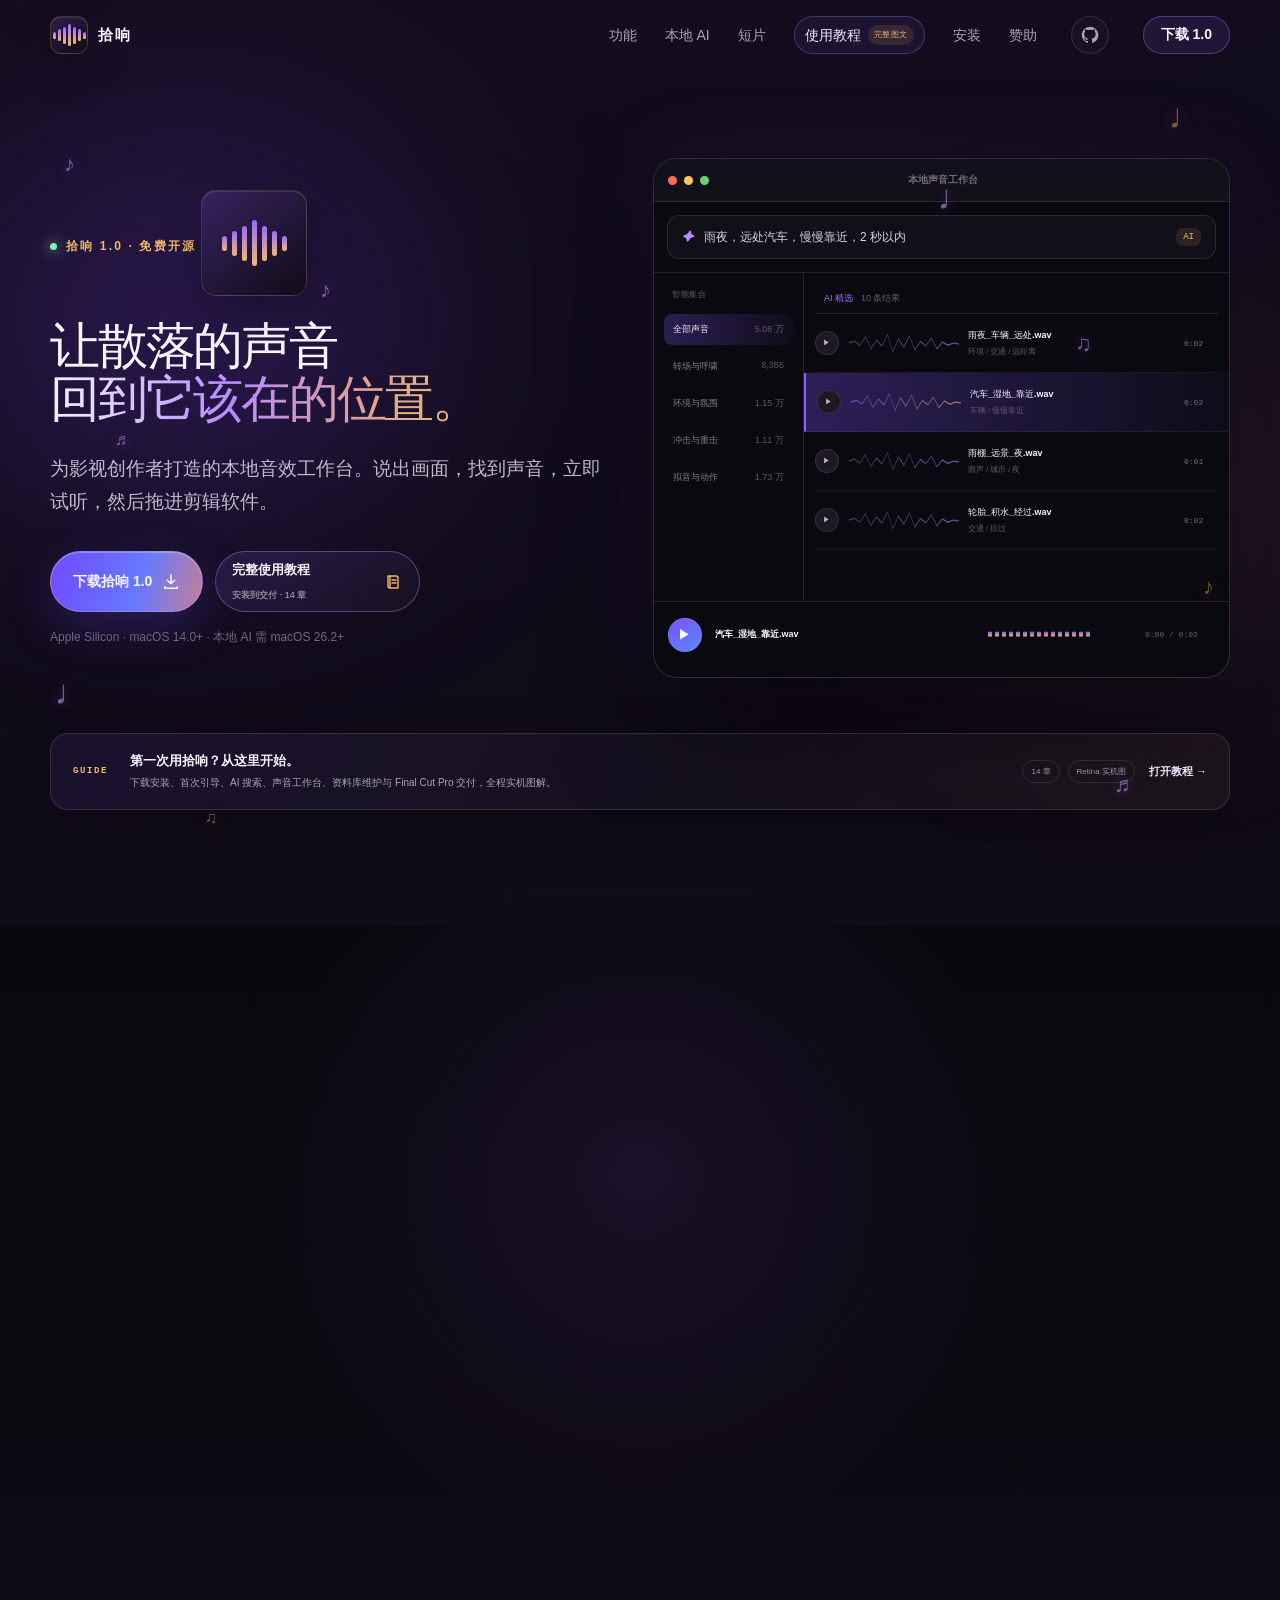
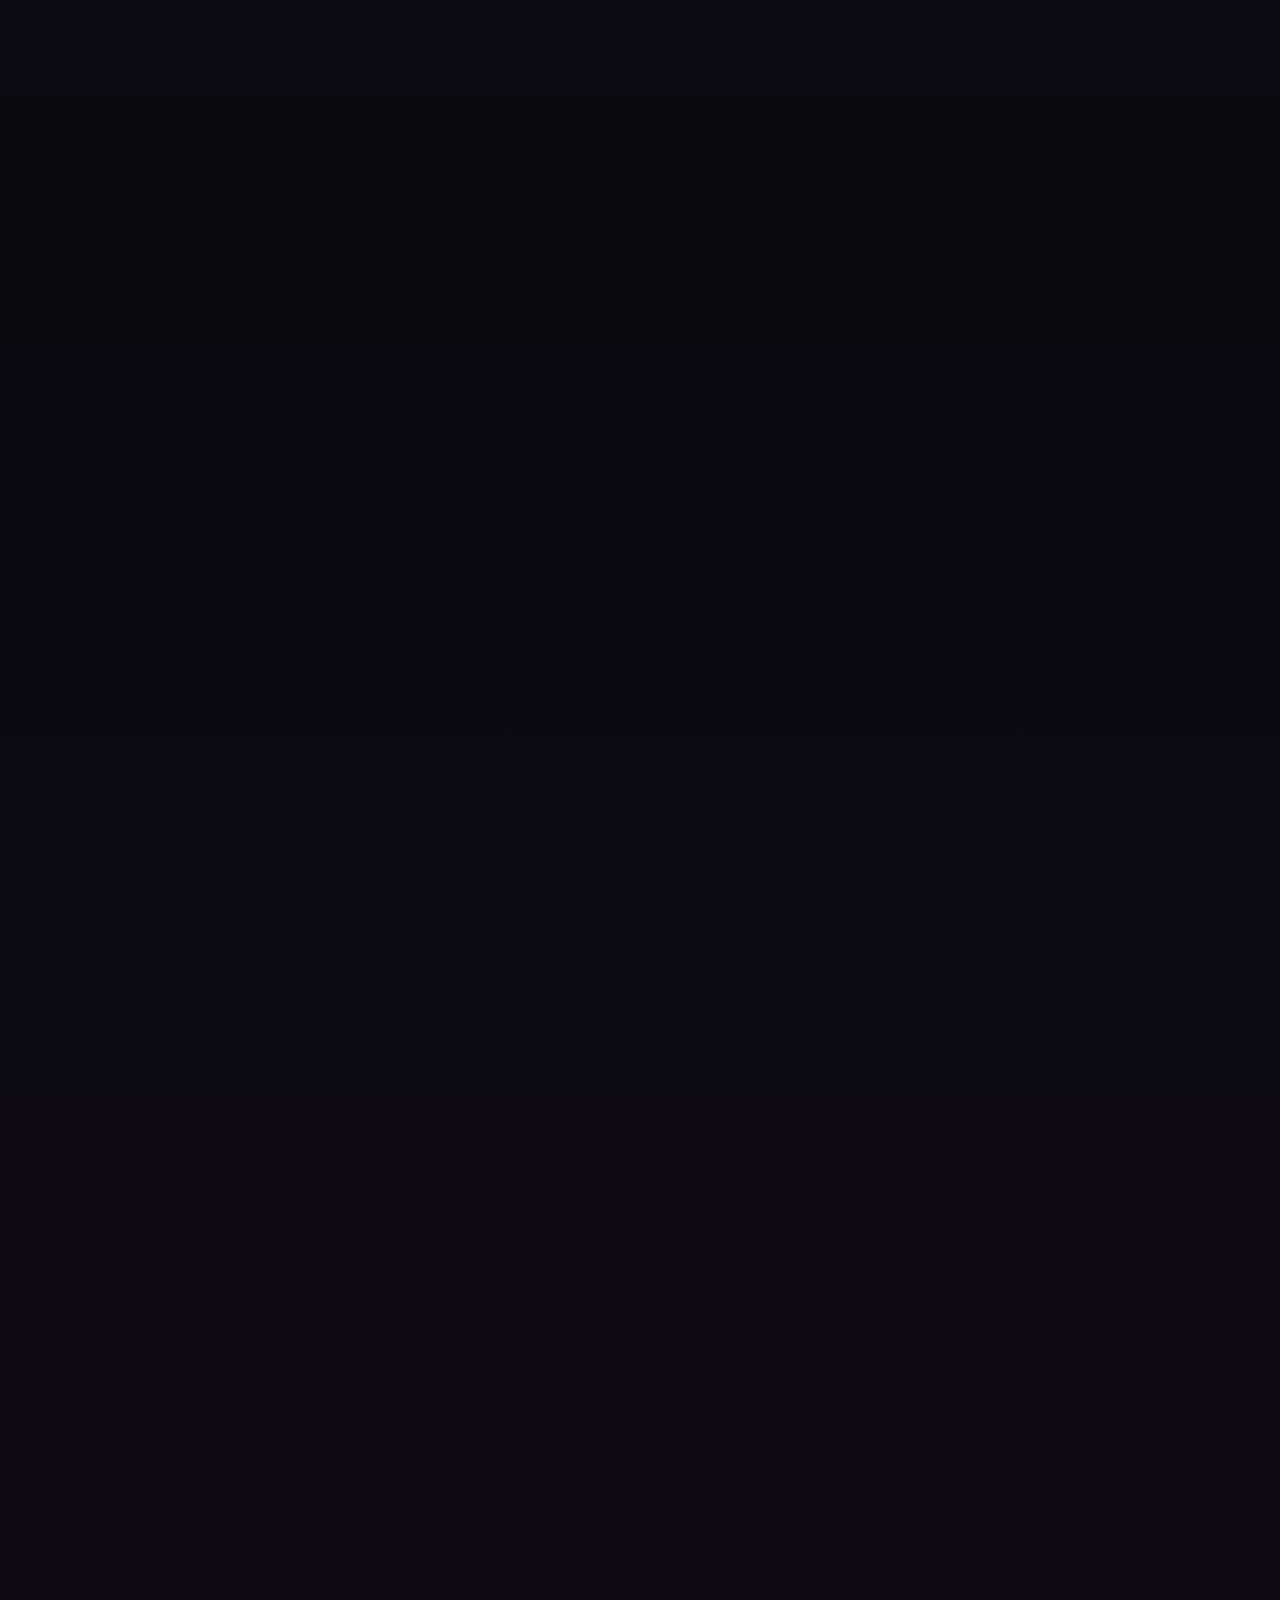
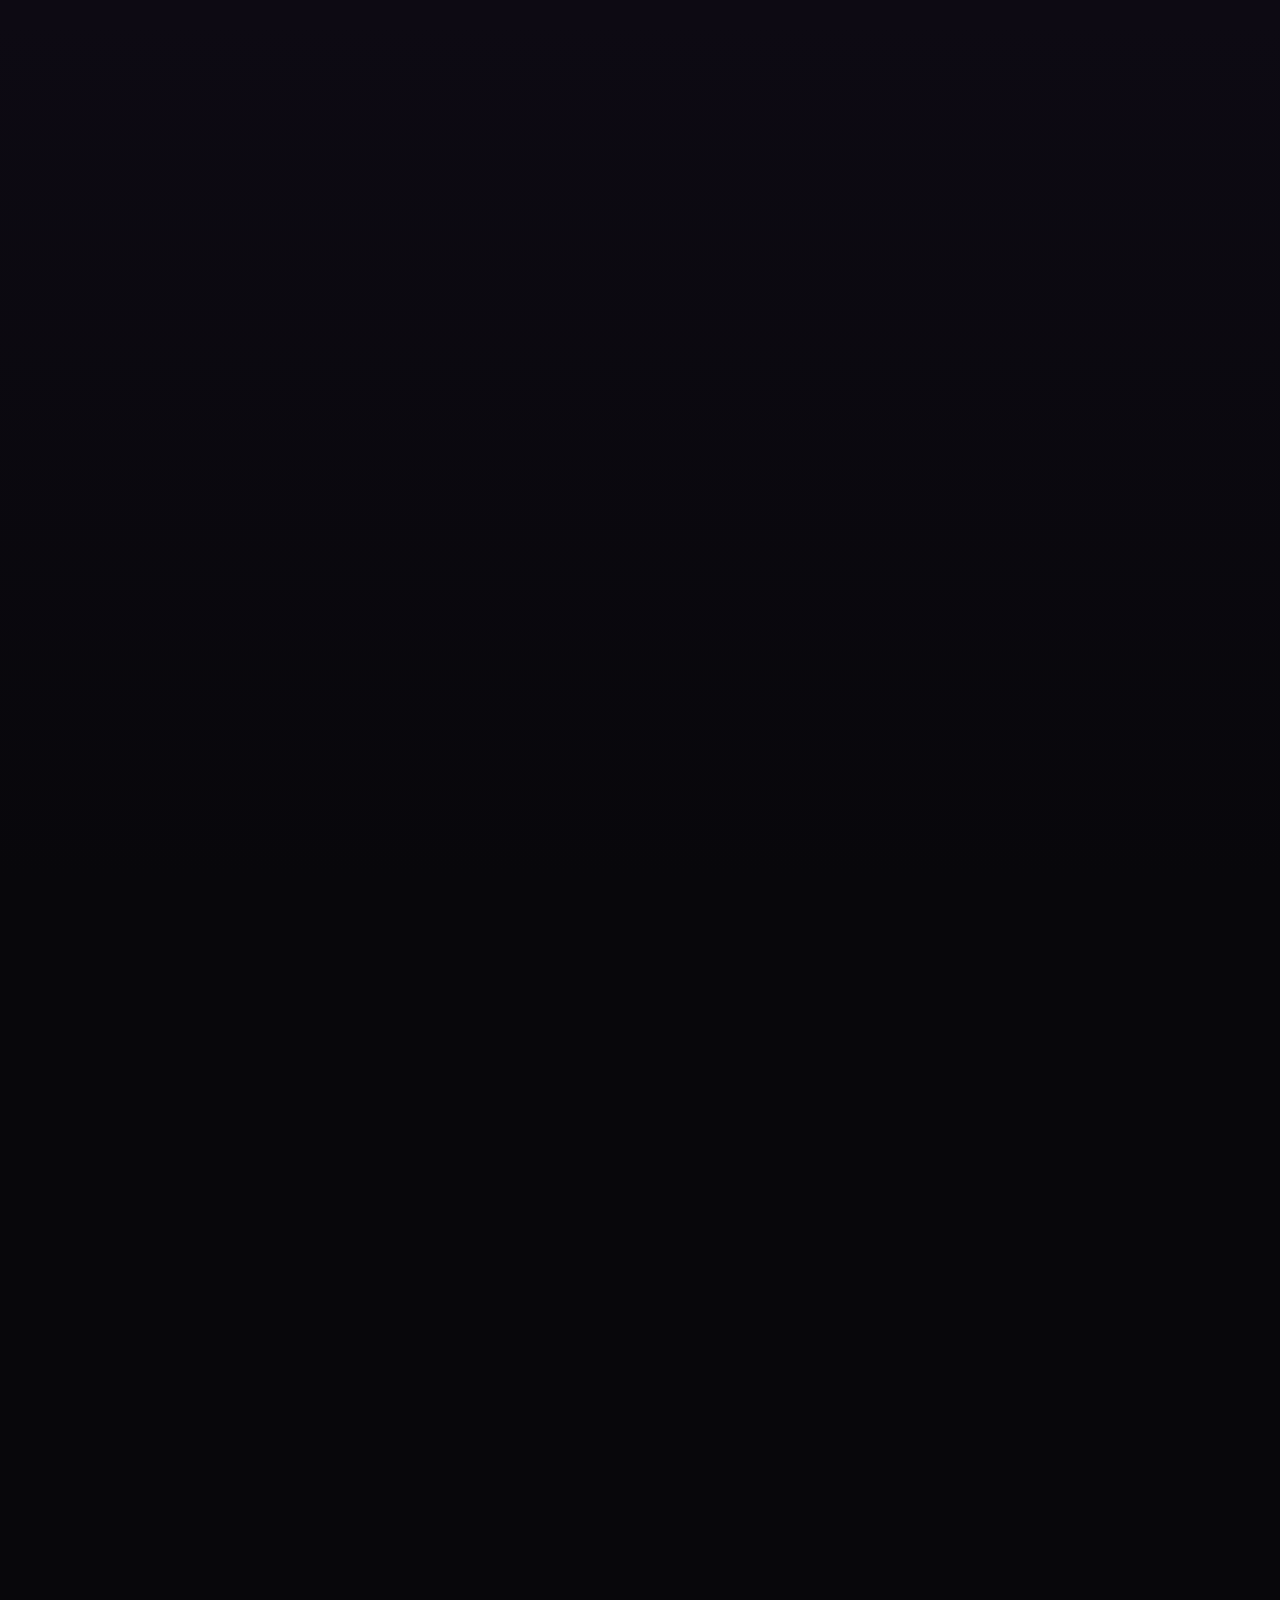
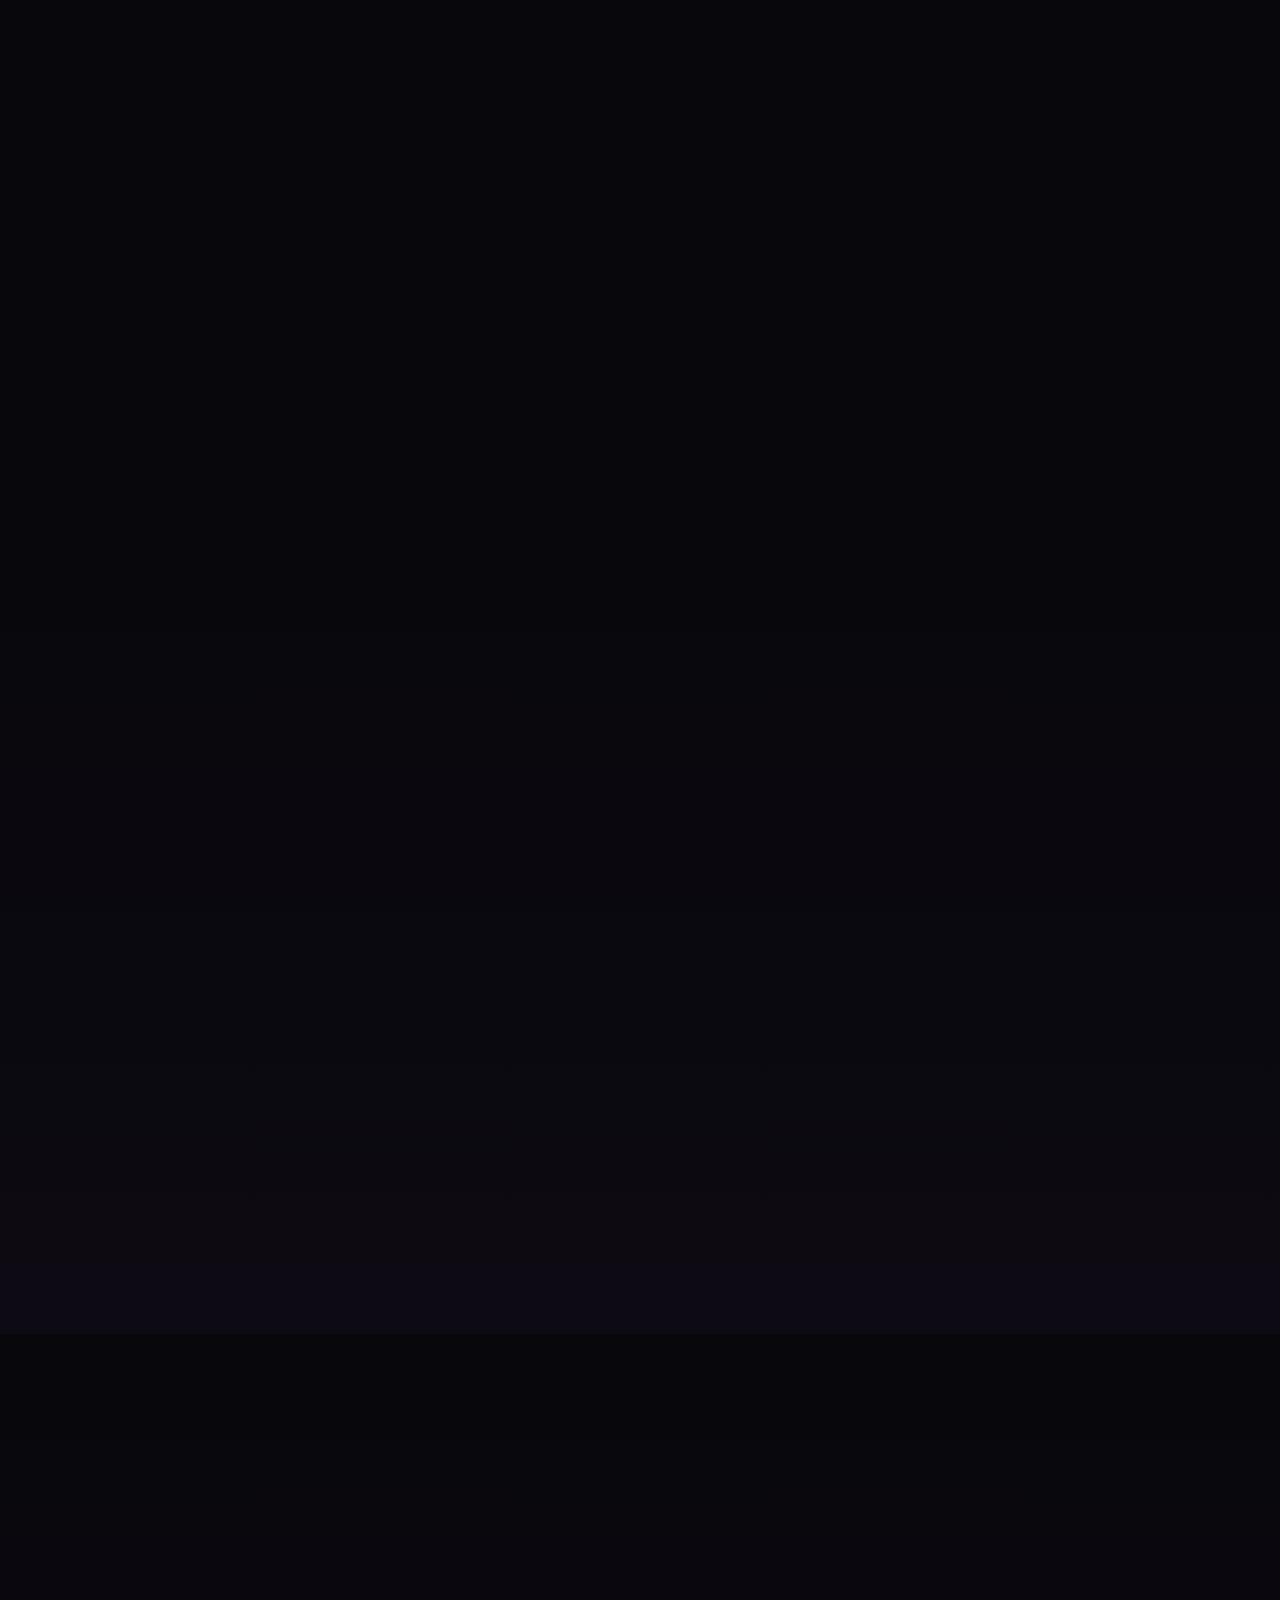
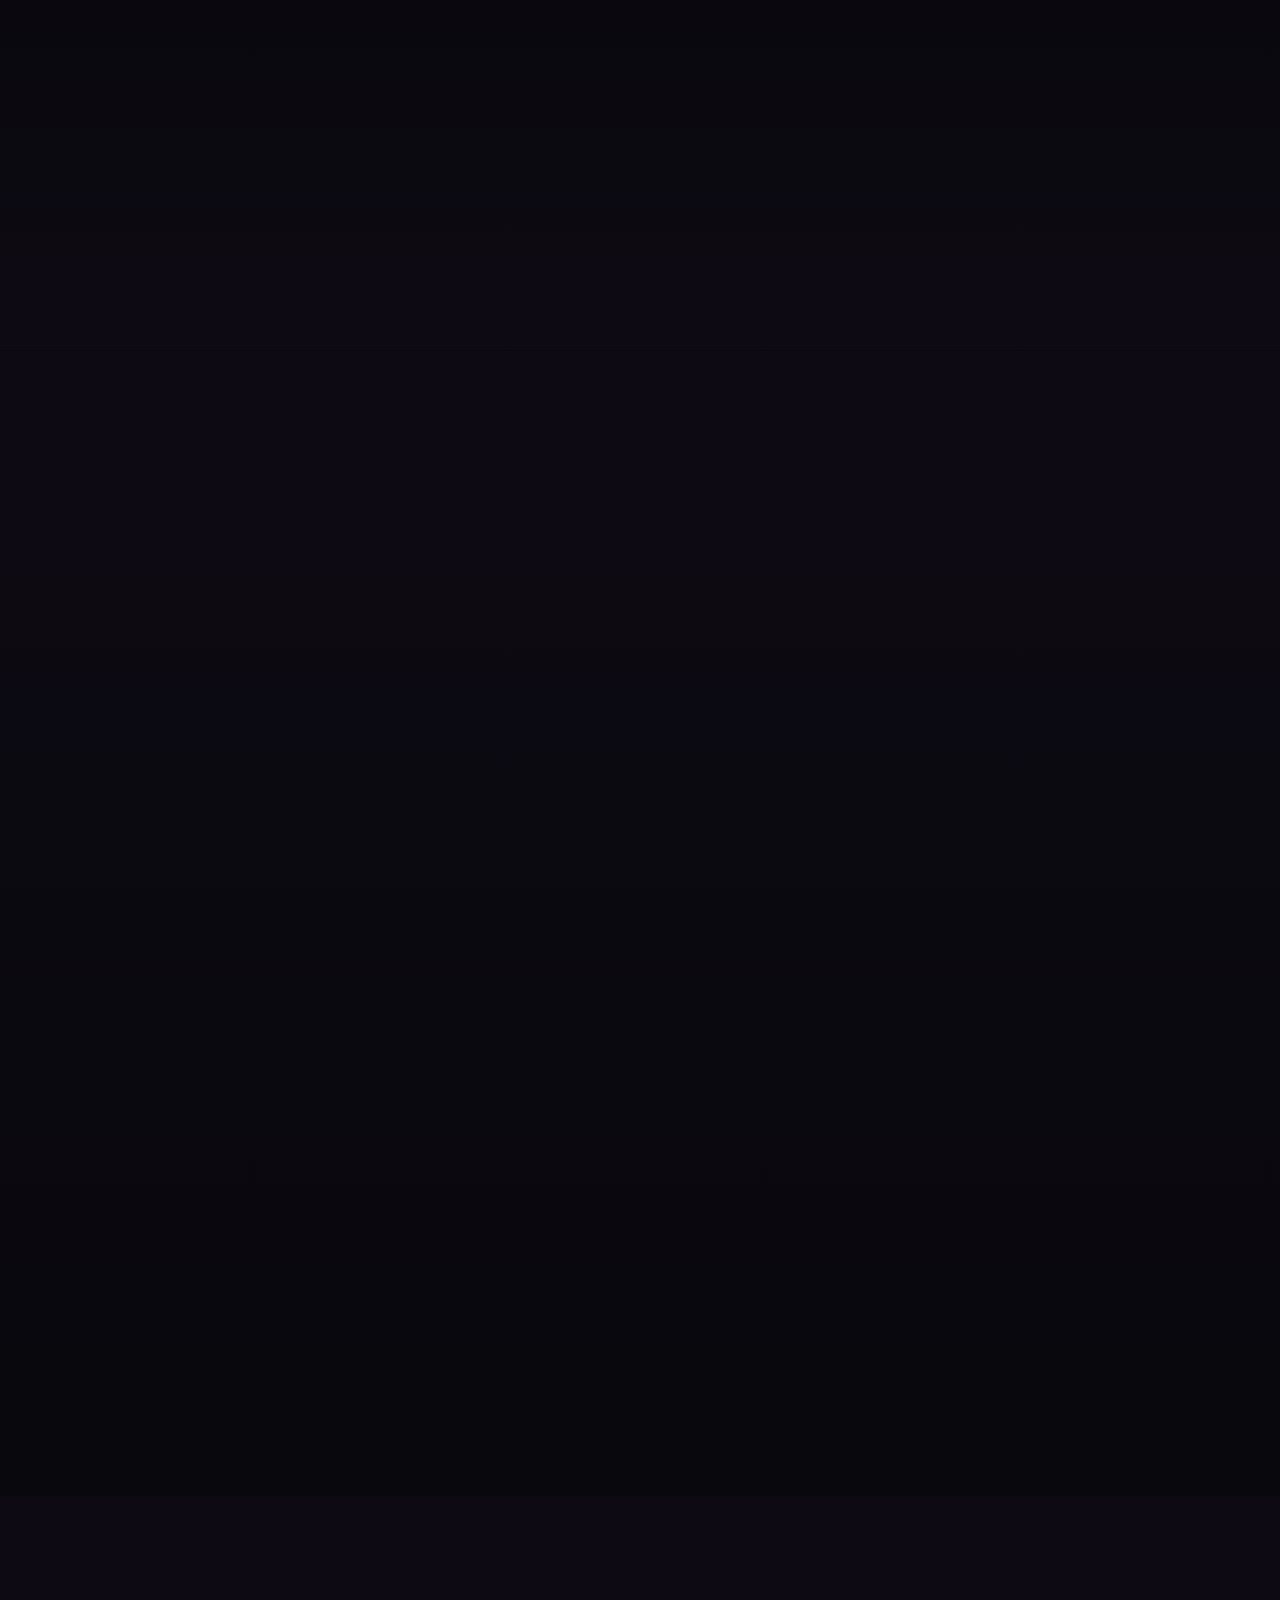
==== commit a04d8916: "Add concept film to product site" ====
--- a/Website/index.html
+++ b/Website/index.html
@@ -27,15 +27,15 @@
   <meta name="twitter:description" content="本地 AI 搜索、波形试听、声音工作台与 5 万+附加音效库，免费开源。">
   <meta name="twitter:image" content="https://shixiang.jack-sun.com/assets/og-shixiang.jpg">
   <script type="application/ld+json">
-  {"@context":"https://schema.org","@graph":[{"@type":"WebSite","@id":"https://shixiang.jack-sun.com/#website","url":"https://shixiang.jack-sun.com/","name":"拾响","alternateName":"Shixiang","inLanguage":"zh-CN"},{"@type":"SoftwareApplication","@id":"https://shixiang.jack-sun.com/#software","name":"拾响","alternateName":"Shixiang","operatingSystem":"macOS 14.0 or later","applicationCategory":"MultimediaApplication","softwareVersion":"1.0.0","url":"https://shixiang.jack-sun.com/","downloadUrl":"https://github.com/sunqinji666-dotcom/Shixiang/releases/tag/v1.0.0","image":"https://shixiang.jack-sun.com/assets/og-shixiang.jpg","description":"面向影视创作者的免费 macOS 音效管理软件，支持本地 AI 自然语言搜索、波形试听、声音工作台与 Final Cut Pro 拖拽交付。","isAccessibleForFree":true,"offers":{"@type":"Offer","price":"0","priceCurrency":"CNY"},"author":{"@id":"https://shixiang.jack-sun.com/#author"},"sameAs":"https://github.com/sunqinji666-dotcom/Shixiang"},{"@type":"Person","@id":"https://shixiang.jack-sun.com/#author","name":"Jacksun","url":"https://www.jack-sun.com/"}]}
+  {"@context":"https://schema.org","@graph":[{"@type":"WebSite","@id":"https://shixiang.jack-sun.com/#website","url":"https://shixiang.jack-sun.com/","name":"拾响","alternateName":"Shixiang","inLanguage":"zh-CN"},{"@type":"SoftwareApplication","@id":"https://shixiang.jack-sun.com/#software","name":"拾响","alternateName":"Shixiang","operatingSystem":"macOS 14.0 or later","applicationCategory":"MultimediaApplication","softwareVersion":"1.0.0","url":"https://shixiang.jack-sun.com/","downloadUrl":"https://github.com/sunqinji666-dotcom/Shixiang/releases/tag/v1.0.0","image":"https://shixiang.jack-sun.com/assets/og-shixiang.jpg","description":"面向影视创作者的免费 macOS 音效管理软件，支持本地 AI 自然语言搜索、波形试听、声音工作台与 Final Cut Pro 拖拽交付。","isAccessibleForFree":true,"offers":{"@type":"Offer","price":"0","priceCurrency":"CNY"},"author":{"@id":"https://shixiang.jack-sun.com/#author"},"sameAs":"https://github.com/sunqinji666-dotcom/Shixiang"},{"@type":"VideoObject","@id":"https://shixiang.jack-sun.com/#concept-film","name":"拾响概念短片｜让散落的声音回到它该在的位置","description":"59 秒认识拾响：为影视创作者打造的本地音效管理器、AI 自然语言搜索与声音工作台。","thumbnailUrl":"https://shixiang.jack-sun.com/assets/video/shixiang-concept-film-poster.jpg","uploadDate":"2026-08-14","duration":"PT59S","contentUrl":"https://shixiang.jack-sun.com/assets/video/shixiang-concept-film.mp4","embedUrl":"https://shixiang.jack-sun.com/#film","inLanguage":"zh-CN","creator":{"@id":"https://shixiang.jack-sun.com/#author"}},{"@type":"Person","@id":"https://shixiang.jack-sun.com/#author","name":"Jacksun","url":"https://www.jack-sun.com/"}]}
   </script>
   <style>
     :root{color-scheme:dark;--bg:#09080d;--text:#f8f5ff;--muted:#aaa4b6;--dim:#706a79;--violet:#8e63ff;--gold:#efb768;--line:rgba(255,255,255,.105);--shell:min(1180px,calc(100vw - 48px));--ease:cubic-bezier(.23,1,.32,1)}*{box-sizing:border-box}html{background:var(--bg)}body{margin:0;min-width:320px;overflow-x:hidden;background:radial-gradient(circle at 50% -10%,rgba(102,57,174,.14),transparent 32%),var(--bg);color:var(--text);font-family:-apple-system,BlinkMacSystemFont,"SF Pro Display","PingFang SC","Helvetica Neue",sans-serif;-webkit-font-smoothing:antialiased}a{color:inherit;text-decoration:none}.shell{width:var(--shell);margin-inline:auto}.skip-link{position:fixed;z-index:999;top:8px;left:8px;transform:translateY(-150%)}[hidden]{display:none!important}.site-header{position:fixed;z-index:100;inset:0 0 auto}.nav{display:flex;align-items:center;min-height:70px;gap:34px}.brand{display:inline-flex;align-items:center;gap:10px}.brand b{font-size:15px;letter-spacing:.14em}.nav-links{display:flex;align-items:center;gap:28px;margin-left:auto}.nav-links>a{display:inline-flex;height:38px;align-items:center;font-size:14px;color:var(--muted)}.nav-guide{gap:7px;padding:6px 10px;border:1px solid rgba(168,128,255,.3);border-radius:999px;background:rgba(119,76,214,.1);color:#f0eaff!important}.nav-guide i{padding:3px 6px;border-radius:999px;background:rgba(239,183,104,.12);color:var(--gold);font-size:8px;font-style:normal}.nav-github{display:grid;width:38px;height:38px;flex:0 0 38px;place-items:center;border:1px solid rgba(255,255,255,.12);border-radius:50%;color:var(--muted)}.nav-github svg{width:18px;height:18px;fill:currentColor}.button{display:inline-flex;align-items:center;justify-content:center;min-height:48px;padding:0 22px;gap:10px;border:1px solid rgba(255,255,255,.16);border-radius:999px;font-size:14px;font-weight:650}.button-small{min-height:38px;padding:0 17px;background:rgba(114,75,202,.15)}.button-primary{background:linear-gradient(105deg,#704aff,#6579ff 58%,#c37f94);box-shadow:0 16px 45px rgba(91,58,205,.3)}.button svg{width:18px;height:18px;fill:none;stroke:currentColor;stroke-width:1.7}.sound-mark{display:inline-flex;align-items:center;justify-content:center;gap:4px;border:1px solid rgba(239,183,104,.2);border-radius:15px;background:linear-gradient(145deg,rgba(130,84,211,.23),rgba(14,12,19,.92))}.sound-mark i{display:block;width:5px;border-radius:99px;background:linear-gradient(#9b6dff,#f1b777)}.sound-mark i:nth-child(1),.sound-mark i:nth-child(7){height:15px}.sound-mark i:nth-child(2),.sound-mark i:nth-child(6){height:25px}.sound-mark i:nth-child(3),.sound-mark i:nth-child(5){height:35px}.sound-mark i:nth-child(4){height:46px}.sound-mark-small{width:38px;height:38px;gap:2px;border-radius:11px}.sound-mark-small i{width:3px}.sound-mark-small i:nth-child(1),.sound-mark-small i:nth-child(7){height:7px}.sound-mark-small i:nth-child(2),.sound-mark-small i:nth-child(6){height:12px}.sound-mark-small i:nth-child(3),.sound-mark-small i:nth-child(5){height:17px}.sound-mark-small i:nth-child(4){height:22px}.ambient-notes{position:fixed;inset:0;pointer-events:none;overflow:hidden;z-index:6}.ambient-notes span{position:absolute;left:var(--x);top:var(--y);color:rgba(204,169,255,.42);font-size:22px}.hero{position:relative;min-height:100vh;padding:158px 0 116px;overflow:hidden}.aurora{position:absolute;border-radius:50%;filter:blur(115px)}.aurora-a{width:480px;height:380px;left:-60px;top:130px;background:rgba(99,53,189,.31)}.aurora-b{width:400px;height:320px;right:-50px;top:330px;background:rgba(206,116,67,.14)}.hero-layout{position:relative;z-index:2;display:grid;grid-template-columns:.84fr 1.16fr;align-items:center;gap:78px}.eyebrow{display:inline-flex;align-items:center;gap:9px;margin-bottom:26px;color:var(--gold);font-size:12px;font-weight:680;letter-spacing:.18em}.status-dot{width:7px;height:7px;border-radius:50%;background:#87efb4}.sound-mark-hero{width:106px;height:106px;margin:0 auto 24px;gap:5px}.hero h1{margin:0;font-size:clamp(52px,5.2vw,76px);font-weight:580;letter-spacing:-.045em;line-height:1.06}.hero h1 span{color:transparent;background:linear-gradient(95deg,#f7f4ff,#b58cff 42%,#dfa096 73%,#efbd76);background-clip:text;-webkit-background-clip:text}.hero-lead{max-width:620px;margin:26px 0 0;color:#c0bac8;font-size:19px;line-height:1.78}.hero-actions{display:flex;gap:12px;flex-wrap:wrap;margin-top:32px}.hero-meta{margin:17px 0 0;color:var(--dim);font-size:12px}.button-guide{display:grid;grid-template-columns:1fr auto;column-gap:14px;min-width:205px;padding:9px 16px;text-align:left}.button-guide span{font-size:13px}.button-guide small{grid-column:1;color:#8e8597;font-size:9px}.button-guide svg{grid-column:2;grid-row:1/3}.hero-console{overflow:hidden;border:1px solid rgba(255,255,255,.15);border-radius:24px;background:#0b0910;box-shadow:0 45px 100px rgba(0,0,0,.55);min-height:520px}.console-top{display:flex;align-items:center;height:43px;padding:0 14px;gap:7px;border-bottom:1px solid var(--line)}.console-top>span{width:9px;height:9px;border-radius:50%;background:#48424f}.console-top b{margin:auto;color:#716a78;font-size:10px}.search-demo{display:flex;align-items:center;gap:10px;margin:13px;padding:12px 14px;border:1px solid var(--line);border-radius:12px;color:#d8d3dd;font-size:12px}.search-demo kbd{margin-left:auto}.console-body{display:grid;grid-template-columns:150px 1fr;min-height:330px;border-top:1px solid var(--line)}.demo-sidebar{padding:16px 10px;border-right:1px solid var(--line)}.demo-sidebar b{display:flex;justify-content:space-between;padding:9px;color:#817b89;font-size:9px}.demo-list{padding:11px}.sound-row{display:grid;grid-template-columns:25px 110px 1fr 34px;align-items:center;gap:9px;height:59px;border-bottom:1px solid rgba(255,255,255,.065);font-size:9px}.wave{height:28px;background:linear-gradient(90deg,#655c76,#a17dff)}.console-player{display:grid;grid-template-columns:36px 1fr 190px 70px;align-items:center;gap:11px;height:65px;padding:0 14px}.hero-guide-strip{position:relative;z-index:3;display:grid;grid-template-columns:auto 1fr auto;align-items:center;gap:22px;margin-top:55px;padding:18px 22px;border:1px solid rgba(255,255,255,.12);border-radius:18px;background:rgba(111,69,205,.1)}.guide-strip-copy{display:flex;flex-direction:column;gap:5px}.guide-strip-copy small{color:var(--muted);font-size:10px}.guide-strip-meta{display:flex;align-items:center;gap:8px}.guide-strip-meta i{padding:5px 8px;border:1px solid var(--line);border-radius:999px;font-size:8px;font-style:normal}
     @media(max-width:920px){:root{--shell:min(100% - 34px,760px)}.nav-links{display:none}.nav{min-height:64px;gap:12px}.nav-github{margin-left:auto}.hero{padding-top:128px}.hero-layout{grid-template-columns:1fr;gap:52px}.hero-copy{text-align:center}.hero-actions{justify-content:center}.hero-console{transform:none}.hero-guide-strip{grid-template-columns:auto 1fr;margin-top:38px}.guide-strip-meta{grid-column:2;flex-wrap:wrap}}
     @media(max-width:600px){:root{--shell:calc(100% - 28px)}.site-header .button-small{min-height:36px;padding:0 14px;font-size:12px}.hero{padding:112px 0 76px}.sound-mark-hero{width:84px;height:84px}.hero h1{font-size:clamp(35px,9.5vw,38px)}.hero-lead{font-size:16px}.hero-actions{flex-direction:column}.hero-actions .button{width:100%}.hero-console{min-height:0;border-radius:17px}.console-body{grid-template-columns:1fr}.demo-sidebar{display:none}.sound-row{grid-template-columns:24px 75px 1fr 30px}.console-player{grid-template-columns:34px 1fr 100px}.hero-guide-strip{display:flex;flex-direction:column;align-items:flex-start;padding:19px}.guide-strip-meta{width:100%}}
   </style>
-  <link rel="preload" href="styles.css?v=3.0.0" as="style" onload="this.onload=null;this.rel='stylesheet'">
-  <noscript><link rel="stylesheet" href="styles.css?v=3.0.0"></noscript>
+  <link rel="preload" href="styles.css?v=3.1.0" as="style" onload="this.onload=null;this.rel='stylesheet'">
+  <noscript><link rel="stylesheet" href="styles.css?v=3.1.0"></noscript>
 </head>
 <body>
   <a class="skip-link" href="#main">跳到主要内容</a>
@@ -56,7 +56,7 @@
   <header class="site-header" data-header>
     <nav class="nav shell" aria-label="主要导航">
       <a class="brand" href="#top" aria-label="拾响首页"><span class="sound-mark sound-mark-small" aria-hidden="true"><i></i><i></i><i></i><i></i><i></i><i></i><i></i></span><b>拾响</b></a>
-      <div class="nav-links"><a href="#features">功能</a><a href="#local">本地 AI</a><a class="nav-guide" href="guide/"><span>使用教程</span><i>完整图文</i></a><a href="#install">安装</a><a href="#sponsor">赞助</a></div>
+      <div class="nav-links"><a href="#features">功能</a><a href="#local">本地 AI</a><a href="#film">短片</a><a class="nav-guide" href="guide/"><span>使用教程</span><i>完整图文</i></a><a href="#install">安装</a><a href="#sponsor">赞助</a></div>
       <a class="nav-github" href="https://github.com/sunqinji666-dotcom/Shixiang" target="_blank" rel="noopener noreferrer" aria-label="在 GitHub 查看拾响源码" title="GitHub 源码">
         <svg viewBox="0 0 24 24" aria-hidden="true"><path d="M12 .9a11.1 11.1 0 0 0-3.5 21.6c.6.1.8-.2.8-.5v-2.1c-3.4.7-4.1-1.4-4.1-1.4-.6-1.4-1.4-1.8-1.4-1.8-1.1-.8.1-.8.1-.8 1.2.1 1.8 1.2 1.8 1.2 1 1.8 2.7 1.3 3.4 1 .1-.8.4-1.3.7-1.6-2.7-.3-5.5-1.3-5.5-6a4.7 4.7 0 0 1 1.2-3.2 4.4 4.4 0 0 1 .1-3.1s1-.3 3.3 1.2a11.3 11.3 0 0 1 6 0c2.3-1.5 3.3-1.2 3.3-1.2a4.4 4.4 0 0 1 .1 3.1 4.7 4.7 0 0 1 1.2 3.2c0 4.7-2.8 5.7-5.5 6 .4.4.8 1.1.8 2.2V22c0 .3.2.6.8.5A11.1 11.1 0 0 0 12 .9Z"/></svg>
       </a>
@@ -103,6 +103,25 @@
       </a>
     </section>
 
+    <section class="concept-film section-pad" id="film">
+      <div class="shell">
+        <div class="film-heading">
+          <div class="section-copy reveal"><div class="kicker">A ONE-MINUTE FILM</div><h2>先听见它，<br>再认识拾响。</h2></div>
+          <div class="film-intro reveal"><p>用 59 秒，看见声音从散落、被理解，到真正进入创作的全过程。</p><div class="film-facts"><span>00:59</span><span>1080P</span><span>有声观看</span></div></div>
+        </div>
+        <figure class="concept-film-frame reveal" data-concept-film>
+          <button class="concept-film-poster" type="button" data-film-play aria-label="播放拾响 59 秒概念短片">
+            <img src="assets/video/shixiang-concept-film-poster.jpg" alt="拾响概念短片画面：五组紫金声波与先听再决定" width="1600" height="900" loading="lazy" decoding="async">
+            <span class="film-play-mark" aria-hidden="true"><i></i></span>
+            <span class="film-play-copy"><b>播放概念短片</b><small>建议打开声音 · 59 秒</small></span>
+          </button>
+          <video class="concept-film-player" controls playsinline preload="none" poster="assets/video/shixiang-concept-film-poster.jpg" data-film-video data-src-desktop="assets/video/shixiang-concept-film.mp4" data-src-mobile="assets/video/shixiang-concept-film-720p.mp4" aria-label="拾响概念短片" hidden></video>
+          <noscript><video class="concept-film-player" controls playsinline preload="metadata" poster="assets/video/shixiang-concept-film-poster.jpg" src="assets/video/shixiang-concept-film-720p.mp4"></video></noscript>
+        </figure>
+        <p class="film-disclosure"><b>拾响 · 概念短片</b><span>概念影像用于表达产品理念，实际功能与界面以程序和使用教程为准。</span></p>
+      </div>
+    </section>
+
     <section class="manifesto section-pad">
       <div class="shell manifesto-grid">
         <div class="section-copy reveal"><div class="kicker">THE SOUND WAS ALWAYS THERE</div><h2>声音一直都在。<br>只是很难找到。</h2></div>
@@ -157,7 +176,7 @@
     <section class="download section-pad" id="download"><div class="shell download-card reveal"><span class="sound-mark sound-mark-large" aria-hidden="true"><i></i><i></i><i></i><i></i><i></i><i></i><i></i></span><div class="version-pill">拾响 1.0.0 · Build 111</div><h2>把找声音的时间，<br>还给创作。</h2><p>适用于 Apple Silicon Mac，需要 macOS 14.0 或更高版本；AI 自然语言搜索需要 macOS 26.2+。App 本身保持轻量；同一百度网盘分享中附赠作者多年积累的 5 万+ 音效库，你也可以使用自己的素材。</p><div class="download-includes" aria-label="百度网盘分享内容"><span><i>01</i>拾响安装包</span><b>+</b><span><i>02</i>赠送 5 万+ 附加音效库</span></div><a class="button button-primary button-download download-link" href="#download" data-download-link><span data-download-label>百度网盘下载拾响 1.0</span><svg viewBox="0 0 20 20" aria-hidden="true"><path d="M10 2v10m0 0 4-4m-4 4L6 8M3 15v2h14v-2"/></svg></a><div class="pan-code" data-pan-code hidden><span>提取码</span><strong data-pan-code-value></strong><button type="button" data-copy-code>复制</button></div><p class="download-note" data-download-note></p><small class="download-license">音效素材具体使用授权以附加包内来源说明为准</small></div></section>
   </main>
 
-  <footer class="site-footer"><div class="shell footer-grid"><a class="brand" href="#top"><span class="sound-mark sound-mark-small"><i></i><i></i><i></i><i></i><i></i><i></i><i></i></span><b>拾响</b></a><p>让散落的声音，回到它该在的位置。</p><div class="footer-links"><a href="guide/">使用教程</a><a href="mac-sound-effect-manager/">创作指南</a><a href="privacy/">隐私说明</a><a href="https://github.com/sunqinji666-dotcom/Shixiang" target="_blank" rel="noopener noreferrer">GitHub 源码</a><a href="https://www.jack-sun.com">Jacksun</a><a href="#sponsor">赞助</a></div><small>© 2026 Jacksun. All rights reserved.</small></div></footer>
+  <footer class="site-footer"><div class="shell footer-grid"><a class="brand" href="#top"><span class="sound-mark sound-mark-small"><i></i><i></i><i></i><i></i><i></i><i></i><i></i></span><b>拾响</b></a><p>让散落的声音，回到它该在的位置。</p><div class="footer-links"><a href="#film">概念短片</a><a href="guide/">使用教程</a><a href="mac-sound-effect-manager/">创作指南</a><a href="privacy/">隐私说明</a><a href="https://github.com/sunqinji666-dotcom/Shixiang" target="_blank" rel="noopener noreferrer">GitHub 源码</a><a href="https://www.jack-sun.com">Jacksun</a><a href="#sponsor">赞助</a></div><small>© 2026 Jacksun. All rights reserved.</small></div></footer>
   <div class="toast" role="status" aria-live="polite" data-toast></div>
   <div class="download-transition" data-download-transition hidden>
     <div class="transition-aurora transition-aurora-a" aria-hidden="true"></div>
@@ -174,7 +193,7 @@
   </div>
   <script>
     window.SHIXIANG_SITE={productUrl:"https://shixiang.jack-sun.com",githubUrl:"https://github.com/sunqinji666-dotcom/Shixiang",baiduPanUrl:"https://pan.baidu.com/s/1f4qAICdwC1CJRkeNijwdqw?pwd=jack",baiduPanCode:"jack",downloadLabel:"百度网盘下载拾响 1.0"};
-    requestAnimationFrame(()=>requestAnimationFrame(()=>{const s=document.createElement("script");s.src="app.js?v=3.0.0";document.body.append(s)}));
+    requestAnimationFrame(()=>requestAnimationFrame(()=>{const s=document.createElement("script");s.src="app.js?v=3.1.0";document.body.append(s)}));
   </script>
   <script src="/analytics/track.js?v=1.0.1" defer></script>
 </body>
--- a/Website/styles.css
+++ b/Website/styles.css
@@ -75,3 +75,14 @@
 @supports(content-visibility:auto){main>section:not(.hero){content-visibility:auto;contain-intrinsic-size:auto 900px}.site-footer{content-visibility:auto;contain-intrinsic-size:auto 180px}}
 .discover{background:linear-gradient(#0d0a13,#09080d)}.discover-grid{display:grid;grid-template-columns:repeat(6,1fr);gap:14px}.discover-card{grid-column:span 2;display:flex;min-height:270px;flex-direction:column;padding:27px;border:1px solid var(--line);border-radius:22px;background:linear-gradient(145deg,rgba(255,255,255,.035),rgba(255,255,255,.012));transition:transform .16s var(--ease),border-color .16s,background-color .16s}.discover-card:nth-child(4){grid-column:2/span 2}.discover-card span{color:var(--gold);font:700 9px ui-monospace,monospace;letter-spacing:.12em}.discover-card h3{margin:45px 0 0;font-size:23px;font-weight:580;letter-spacing:-.025em}.discover-card p{margin:12px 0 0;color:var(--muted);font-size:12px;line-height:1.75}.discover-card strong{margin-top:auto;padding-top:25px;color:#cbbaff;font-size:10px}@media(hover:hover) and (pointer:fine){.discover-card:hover{transform:translateY(-3px);border-color:rgba(177,135,255,.25);background:linear-gradient(145deg,rgba(119,75,217,.09),rgba(255,255,255,.015))}}.discover-card:active{transform:scale(.985)}@media(max-width:920px){.discover-grid{grid-template-columns:1fr 1fr}.discover-card,.discover-card:nth-child(4){grid-column:auto}}@media(max-width:600px){.discover-grid{grid-template-columns:1fr}.discover-card{min-height:230px}.discover-card h3{margin-top:35px}}
 @media(prefers-reduced-motion:reduce){.workbench-wave::after{animation:none;left:42%;opacity:.8}}
+
+/* Concept film — poster first, video bytes only after an explicit play. */
+.concept-film{background:radial-gradient(circle at 50% 32%,rgba(111,67,196,.14),transparent 45%),linear-gradient(#09080d,#0d0a13)}
+.film-heading{display:grid;grid-template-columns:1fr .72fr;align-items:end;gap:90px;margin-bottom:54px}.film-intro{padding-bottom:5px}.film-intro>p{margin:0;color:var(--muted);font-size:16px;line-height:1.8}.film-facts{display:flex;gap:8px;margin-top:22px;flex-wrap:wrap}.film-facts span{padding:7px 10px;border:1px solid var(--line);border-radius:999px;color:#9f98a7;font:9px ui-monospace,monospace;letter-spacing:.08em}
+.concept-film-frame{position:relative;margin:0;overflow:hidden;border:1px solid rgba(255,255,255,.14);border-radius:28px;background:#050407;box-shadow:0 42px 100px rgba(0,0,0,.48),0 0 100px rgba(107,61,192,.1);aspect-ratio:16/9}.concept-film-poster,.concept-film-player{position:absolute;inset:0;width:100%;height:100%}.concept-film-poster{z-index:2;padding:0;overflow:hidden;border:0;background:#050407;color:white;cursor:pointer;transition:opacity .18s var(--ease)}.concept-film-poster::after{content:"";position:absolute;inset:0;background:linear-gradient(180deg,rgba(4,3,7,.04) 45%,rgba(4,3,7,.78))}.concept-film-poster img{display:block;width:100%;height:100%;object-fit:cover;transition:transform .5s var(--ease)}.film-play-mark{position:absolute;z-index:2;left:50%;top:50%;display:grid;width:76px;height:76px;place-items:center;border:1px solid rgba(255,255,255,.28);border-radius:50%;background:rgba(15,10,22,.58);box-shadow:0 16px 45px rgba(0,0,0,.38),0 0 34px rgba(147,91,255,.22);backdrop-filter:blur(14px);transform:translate(-50%,-50%);transition:transform .16s var(--ease),background-color .16s var(--ease),border-color .16s var(--ease)}.film-play-mark i{width:0;height:0;margin-left:5px;border-top:9px solid transparent;border-bottom:9px solid transparent;border-left:14px solid #fff}.film-play-copy{position:absolute;z-index:2;left:30px;bottom:28px;display:flex;flex-direction:column;gap:6px;text-align:left}.film-play-copy b{font-size:15px;font-weight:650}.film-play-copy small{color:#aaa3b2;font-size:10px}.concept-film-player{z-index:1;display:block;object-fit:contain;background:#000;opacity:0;transition:opacity .18s var(--ease)}.concept-film-frame.is-playing .concept-film-poster{opacity:0;pointer-events:none}.concept-film-frame.is-playing .concept-film-player{opacity:1}
+.concept-film-poster:focus-visible{outline:2px solid #b897ff;outline-offset:-5px}@media(hover:hover) and (pointer:fine){.concept-film-poster:hover img{transform:scale(1.012)}.concept-film-poster:hover .film-play-mark{border-color:rgba(255,255,255,.45);background:rgba(103,62,192,.58);transform:translate(-50%,-50%) scale(1.045)}}.concept-film-poster:active .film-play-mark{transform:translate(-50%,-50%) scale(.96)}
+@media(max-width:920px){.film-heading{grid-template-columns:1fr;gap:24px}.film-intro{max-width:620px}.concept-film-frame{border-radius:22px}}
+@media(max-width:600px){.film-heading{margin-bottom:34px}.film-intro>p{font-size:14px}.concept-film-frame{border-radius:16px}.film-play-mark{width:62px;height:62px}.film-play-copy{left:18px;bottom:17px}.film-play-copy b{font-size:13px}.film-play-copy small{font-size:9px}}
+@media(prefers-reduced-motion:reduce){.concept-film-poster,.concept-film-poster img,.film-play-mark,.concept-film-player{transition:none!important}}
+.film-disclosure{display:flex;justify-content:space-between;gap:20px;margin:15px 2px 0;color:#817a89;font-size:10px;line-height:1.6}.film-disclosure b{color:#a9a2b0;font-weight:600}.film-disclosure span{text-align:right}
+@media(max-width:600px){.film-disclosure{display:block}.film-disclosure span{display:block;margin-top:5px;text-align:left}}
--- a/Website/styles.css
+++ b/Website/styles.css
@@ -75,3 +75,14 @@
 @supports(content-visibility:auto){main>section:not(.hero){content-visibility:auto;contain-intrinsic-size:auto 900px}.site-footer{content-visibility:auto;contain-intrinsic-size:auto 180px}}
 .discover{background:linear-gradient(#0d0a13,#09080d)}.discover-grid{display:grid;grid-template-columns:repeat(6,1fr);gap:14px}.discover-card{grid-column:span 2;display:flex;min-height:270px;flex-direction:column;padding:27px;border:1px solid var(--line);border-radius:22px;background:linear-gradient(145deg,rgba(255,255,255,.035),rgba(255,255,255,.012));transition:transform .16s var(--ease),border-color .16s,background-color .16s}.discover-card:nth-child(4){grid-column:2/span 2}.discover-card span{color:var(--gold);font:700 9px ui-monospace,monospace;letter-spacing:.12em}.discover-card h3{margin:45px 0 0;font-size:23px;font-weight:580;letter-spacing:-.025em}.discover-card p{margin:12px 0 0;color:var(--muted);font-size:12px;line-height:1.75}.discover-card strong{margin-top:auto;padding-top:25px;color:#cbbaff;font-size:10px}@media(hover:hover) and (pointer:fine){.discover-card:hover{transform:translateY(-3px);border-color:rgba(177,135,255,.25);background:linear-gradient(145deg,rgba(119,75,217,.09),rgba(255,255,255,.015))}}.discover-card:active{transform:scale(.985)}@media(max-width:920px){.discover-grid{grid-template-columns:1fr 1fr}.discover-card,.discover-card:nth-child(4){grid-column:auto}}@media(max-width:600px){.discover-grid{grid-template-columns:1fr}.discover-card{min-height:230px}.discover-card h3{margin-top:35px}}
 @media(prefers-reduced-motion:reduce){.workbench-wave::after{animation:none;left:42%;opacity:.8}}
+
+/* Concept film — poster first, video bytes only after an explicit play. */
+.concept-film{background:radial-gradient(circle at 50% 32%,rgba(111,67,196,.14),transparent 45%),linear-gradient(#09080d,#0d0a13)}
+.film-heading{display:grid;grid-template-columns:1fr .72fr;align-items:end;gap:90px;margin-bottom:54px}.film-intro{padding-bottom:5px}.film-intro>p{margin:0;color:var(--muted);font-size:16px;line-height:1.8}.film-facts{display:flex;gap:8px;margin-top:22px;flex-wrap:wrap}.film-facts span{padding:7px 10px;border:1px solid var(--line);border-radius:999px;color:#9f98a7;font:9px ui-monospace,monospace;letter-spacing:.08em}
+.concept-film-frame{position:relative;margin:0;overflow:hidden;border:1px solid rgba(255,255,255,.14);border-radius:28px;background:#050407;box-shadow:0 42px 100px rgba(0,0,0,.48),0 0 100px rgba(107,61,192,.1);aspect-ratio:16/9}.concept-film-poster,.concept-film-player{position:absolute;inset:0;width:100%;height:100%}.concept-film-poster{z-index:2;padding:0;overflow:hidden;border:0;background:#050407;color:white;cursor:pointer;transition:opacity .18s var(--ease)}.concept-film-poster::after{content:"";position:absolute;inset:0;background:linear-gradient(180deg,rgba(4,3,7,.04) 45%,rgba(4,3,7,.78))}.concept-film-poster img{display:block;width:100%;height:100%;object-fit:cover;transition:transform .5s var(--ease)}.film-play-mark{position:absolute;z-index:2;left:50%;top:50%;display:grid;width:76px;height:76px;place-items:center;border:1px solid rgba(255,255,255,.28);border-radius:50%;background:rgba(15,10,22,.58);box-shadow:0 16px 45px rgba(0,0,0,.38),0 0 34px rgba(147,91,255,.22);backdrop-filter:blur(14px);transform:translate(-50%,-50%);transition:transform .16s var(--ease),background-color .16s var(--ease),border-color .16s var(--ease)}.film-play-mark i{width:0;height:0;margin-left:5px;border-top:9px solid transparent;border-bottom:9px solid transparent;border-left:14px solid #fff}.film-play-copy{position:absolute;z-index:2;left:30px;bottom:28px;display:flex;flex-direction:column;gap:6px;text-align:left}.film-play-copy b{font-size:15px;font-weight:650}.film-play-copy small{color:#aaa3b2;font-size:10px}.concept-film-player{z-index:1;display:block;object-fit:contain;background:#000;opacity:0;transition:opacity .18s var(--ease)}.concept-film-frame.is-playing .concept-film-poster{opacity:0;pointer-events:none}.concept-film-frame.is-playing .concept-film-player{opacity:1}
+.concept-film-poster:focus-visible{outline:2px solid #b897ff;outline-offset:-5px}@media(hover:hover) and (pointer:fine){.concept-film-poster:hover img{transform:scale(1.012)}.concept-film-poster:hover .film-play-mark{border-color:rgba(255,255,255,.45);background:rgba(103,62,192,.58);transform:translate(-50%,-50%) scale(1.045)}}.concept-film-poster:active .film-play-mark{transform:translate(-50%,-50%) scale(.96)}
+@media(max-width:920px){.film-heading{grid-template-columns:1fr;gap:24px}.film-intro{max-width:620px}.concept-film-frame{border-radius:22px}}
+@media(max-width:600px){.film-heading{margin-bottom:34px}.film-intro>p{font-size:14px}.concept-film-frame{border-radius:16px}.film-play-mark{width:62px;height:62px}.film-play-copy{left:18px;bottom:17px}.film-play-copy b{font-size:13px}.film-play-copy small{font-size:9px}}
+@media(prefers-reduced-motion:reduce){.concept-film-poster,.concept-film-poster img,.film-play-mark,.concept-film-player{transition:none!important}}
+.film-disclosure{display:flex;justify-content:space-between;gap:20px;margin:15px 2px 0;color:#817a89;font-size:10px;line-height:1.6}.film-disclosure b{color:#a9a2b0;font-weight:600}.film-disclosure span{text-align:right}
+@media(max-width:600px){.film-disclosure{display:block}.film-disclosure span{display:block;margin-top:5px;text-align:left}}
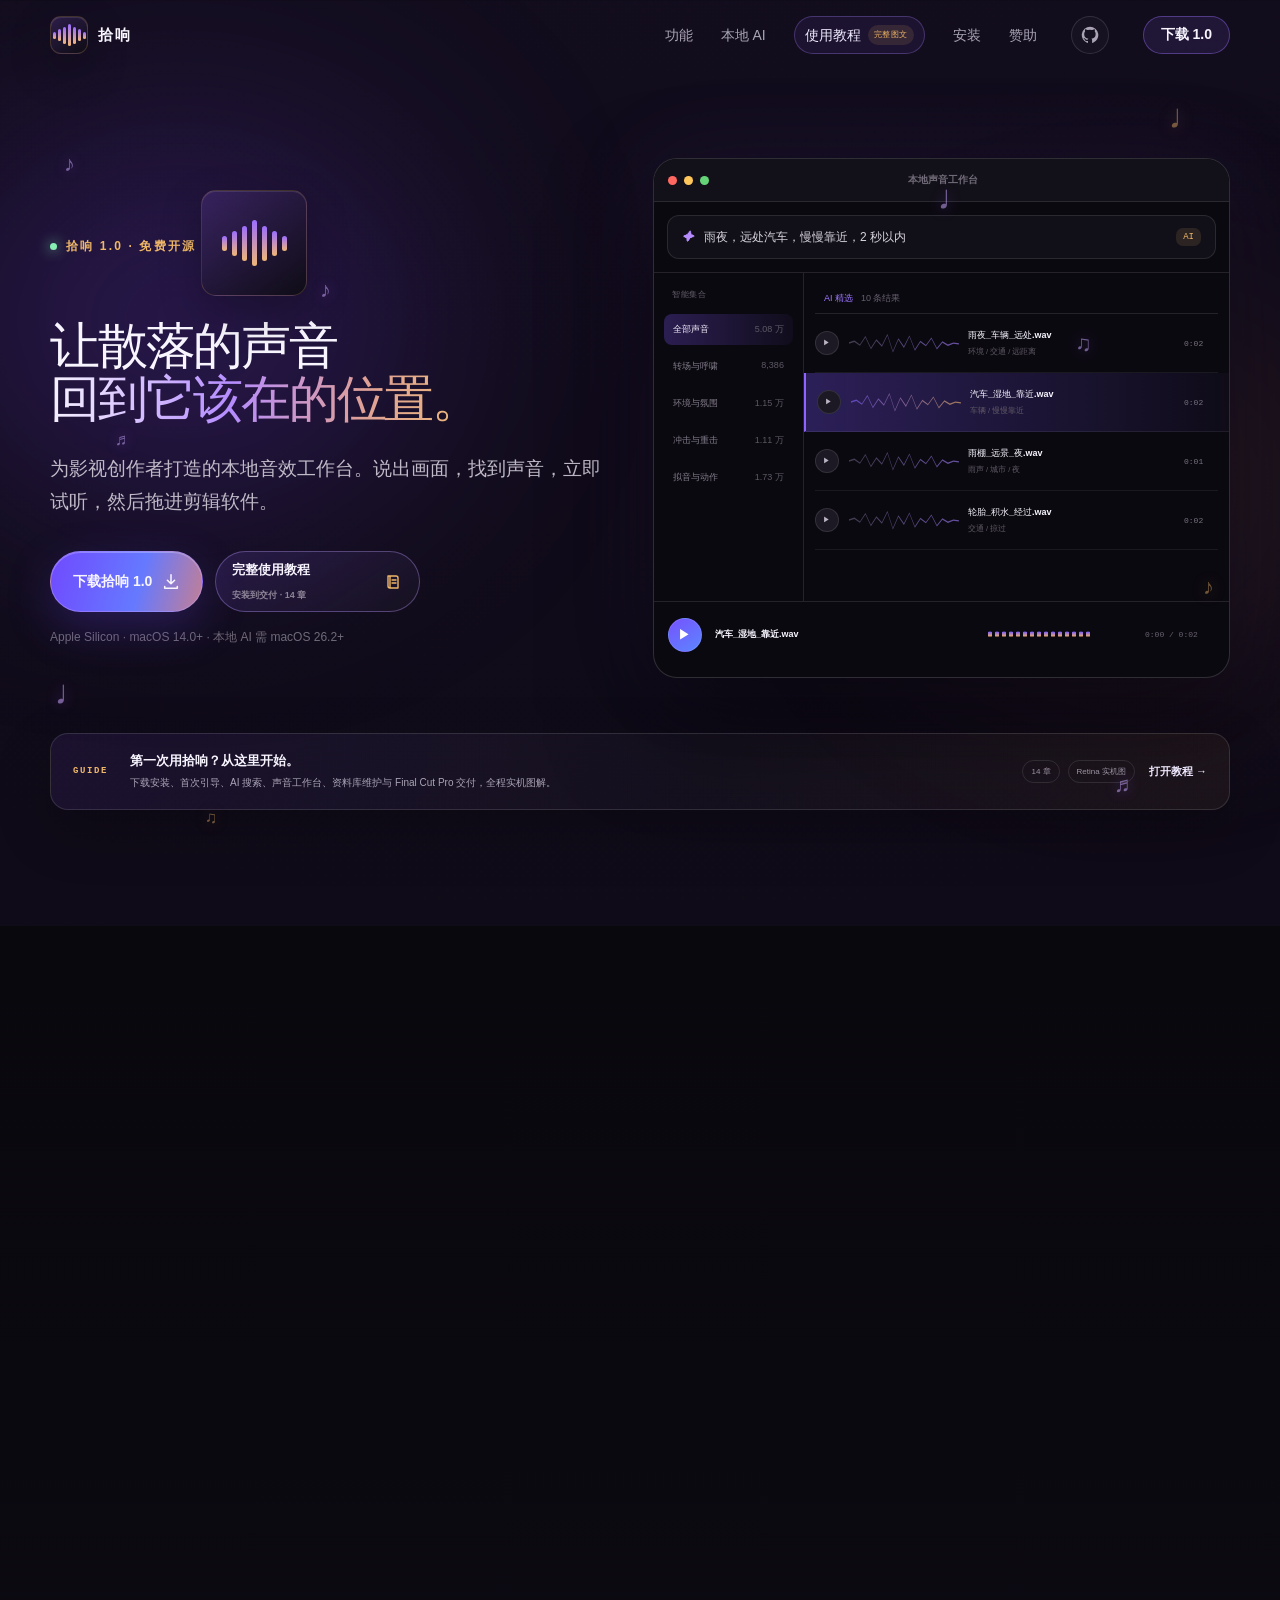
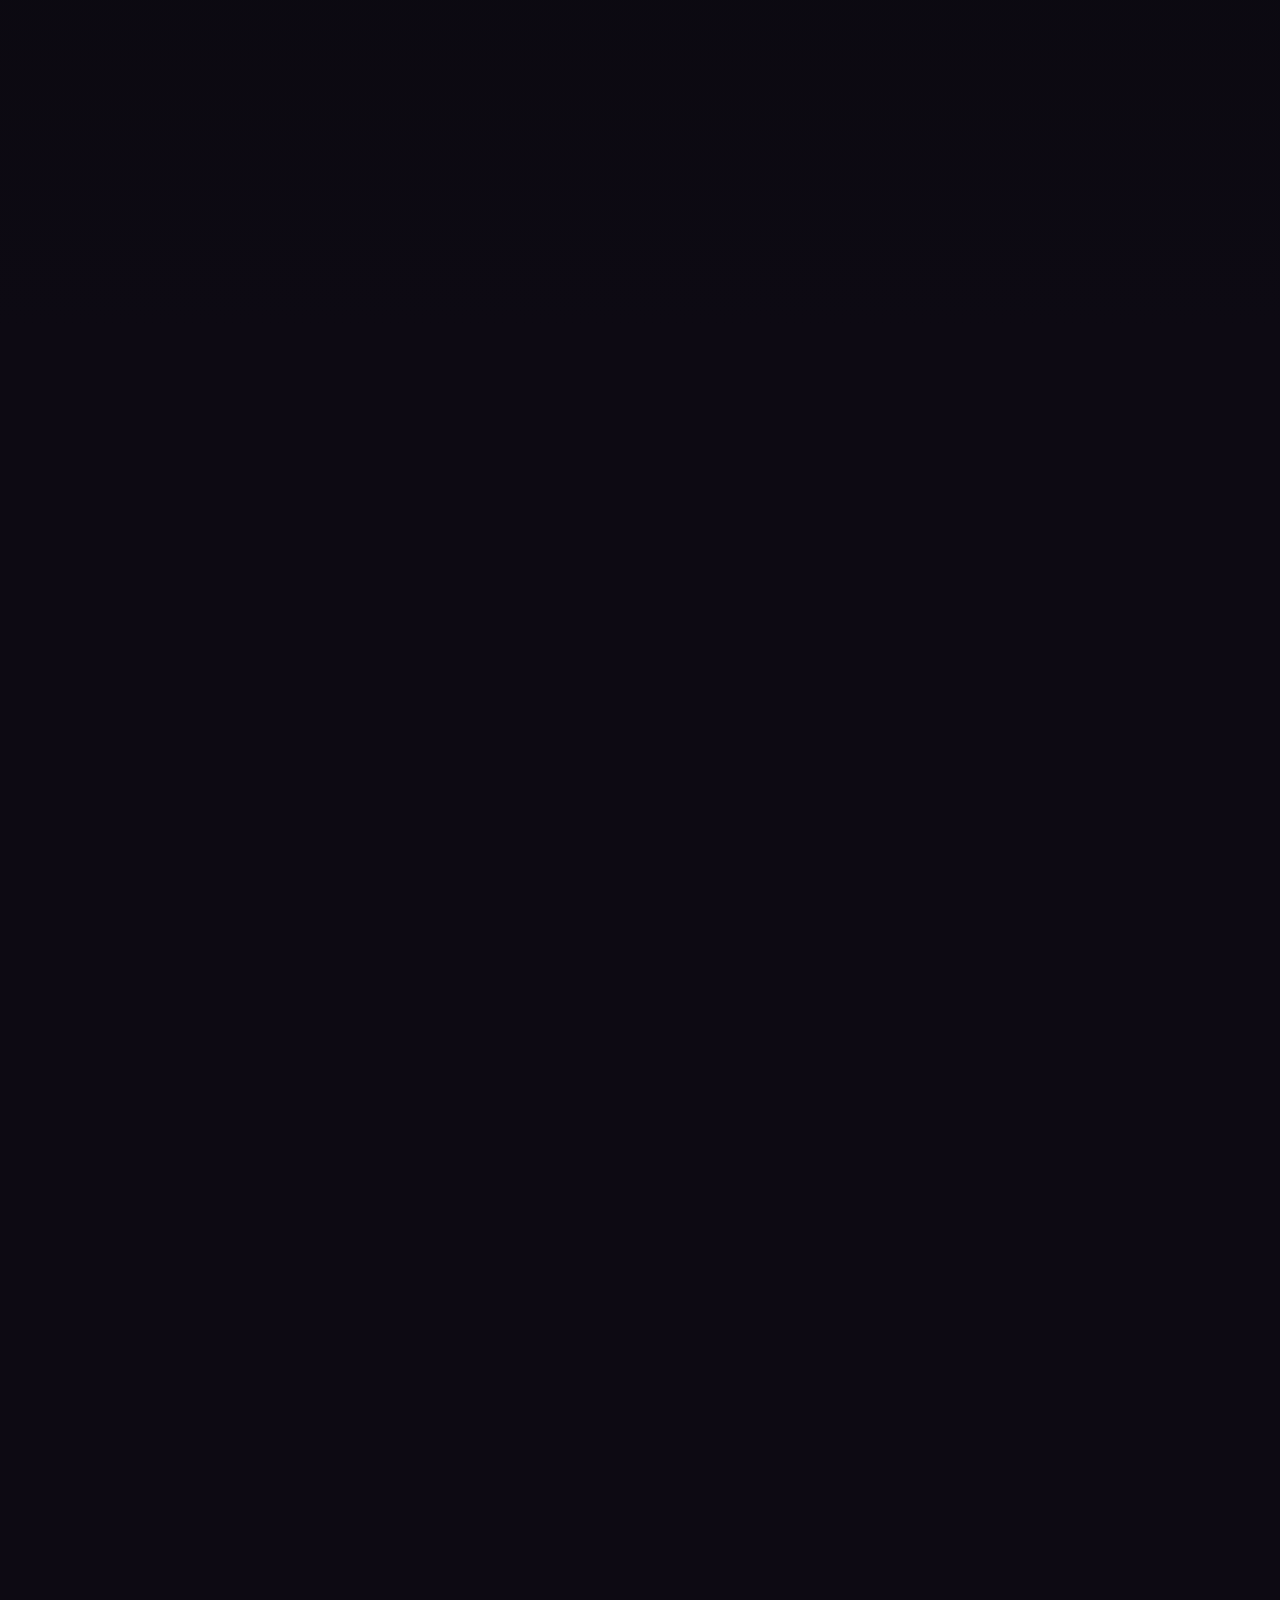
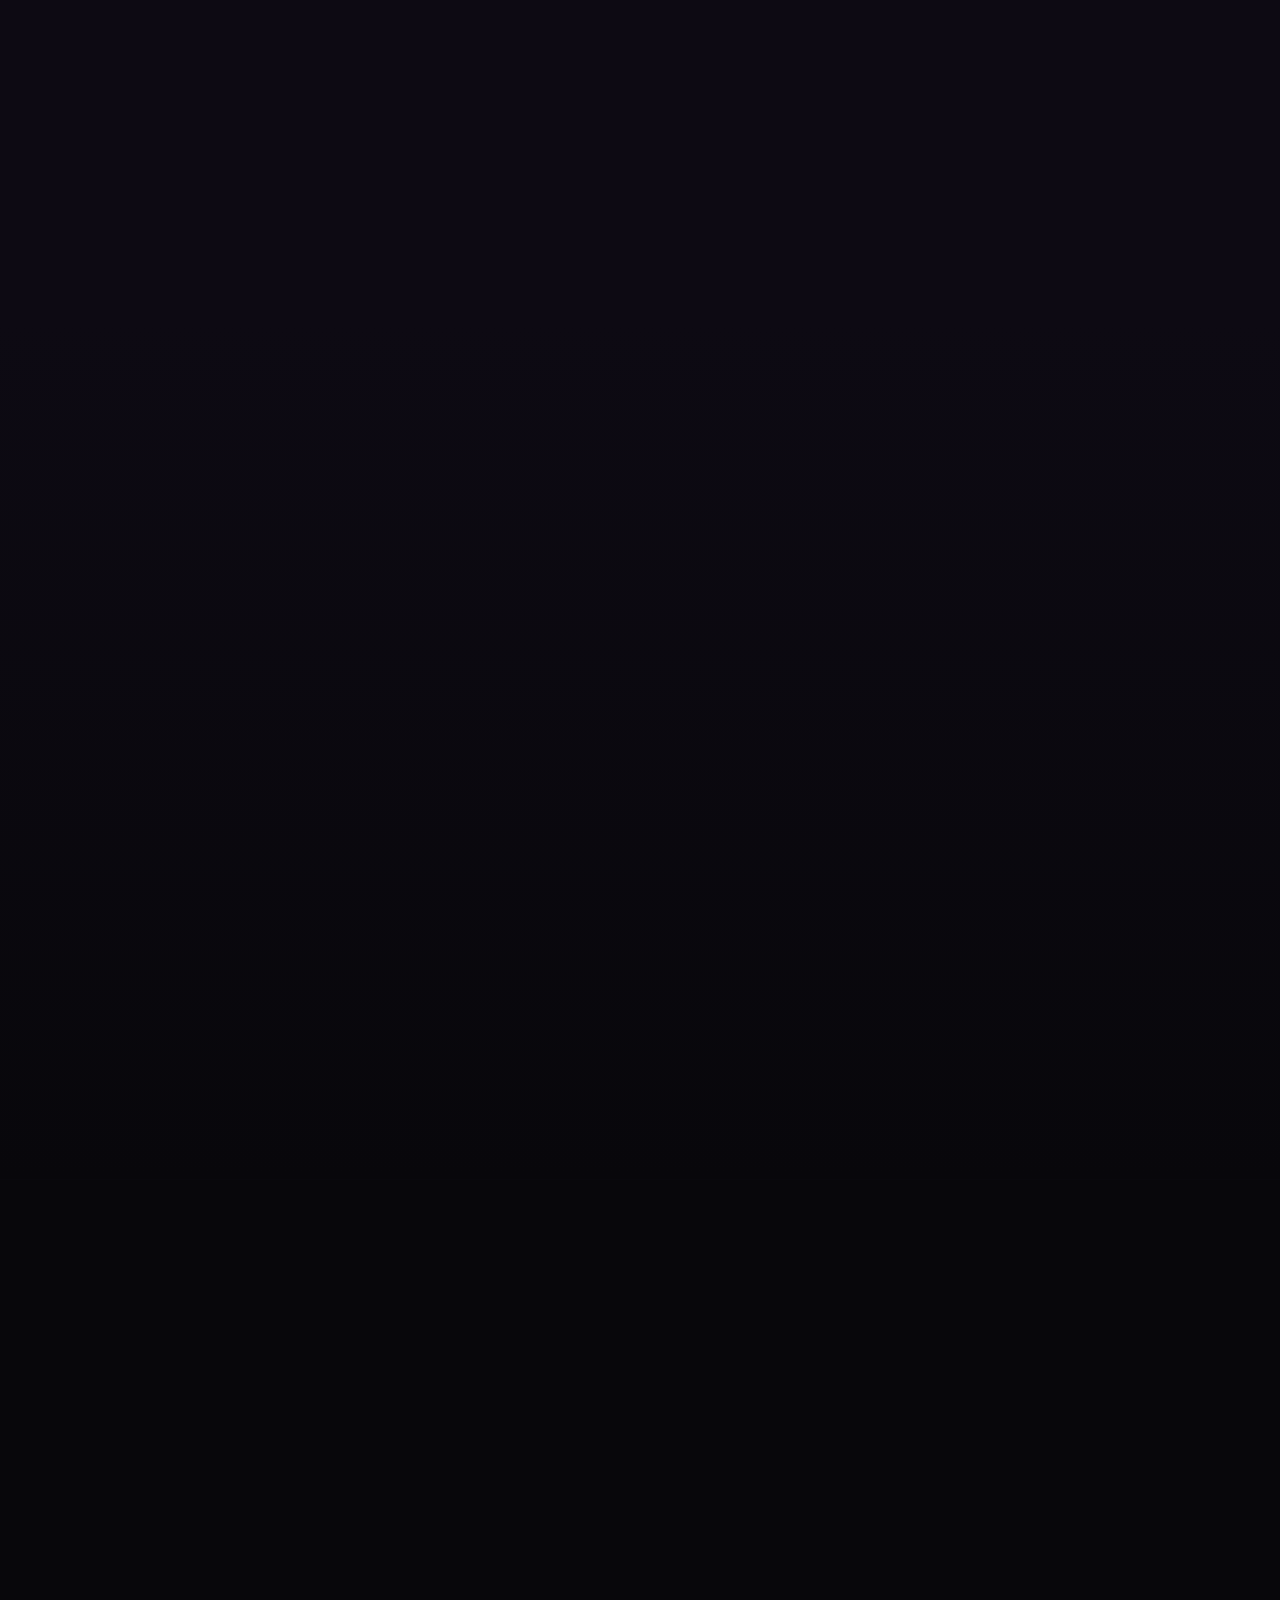
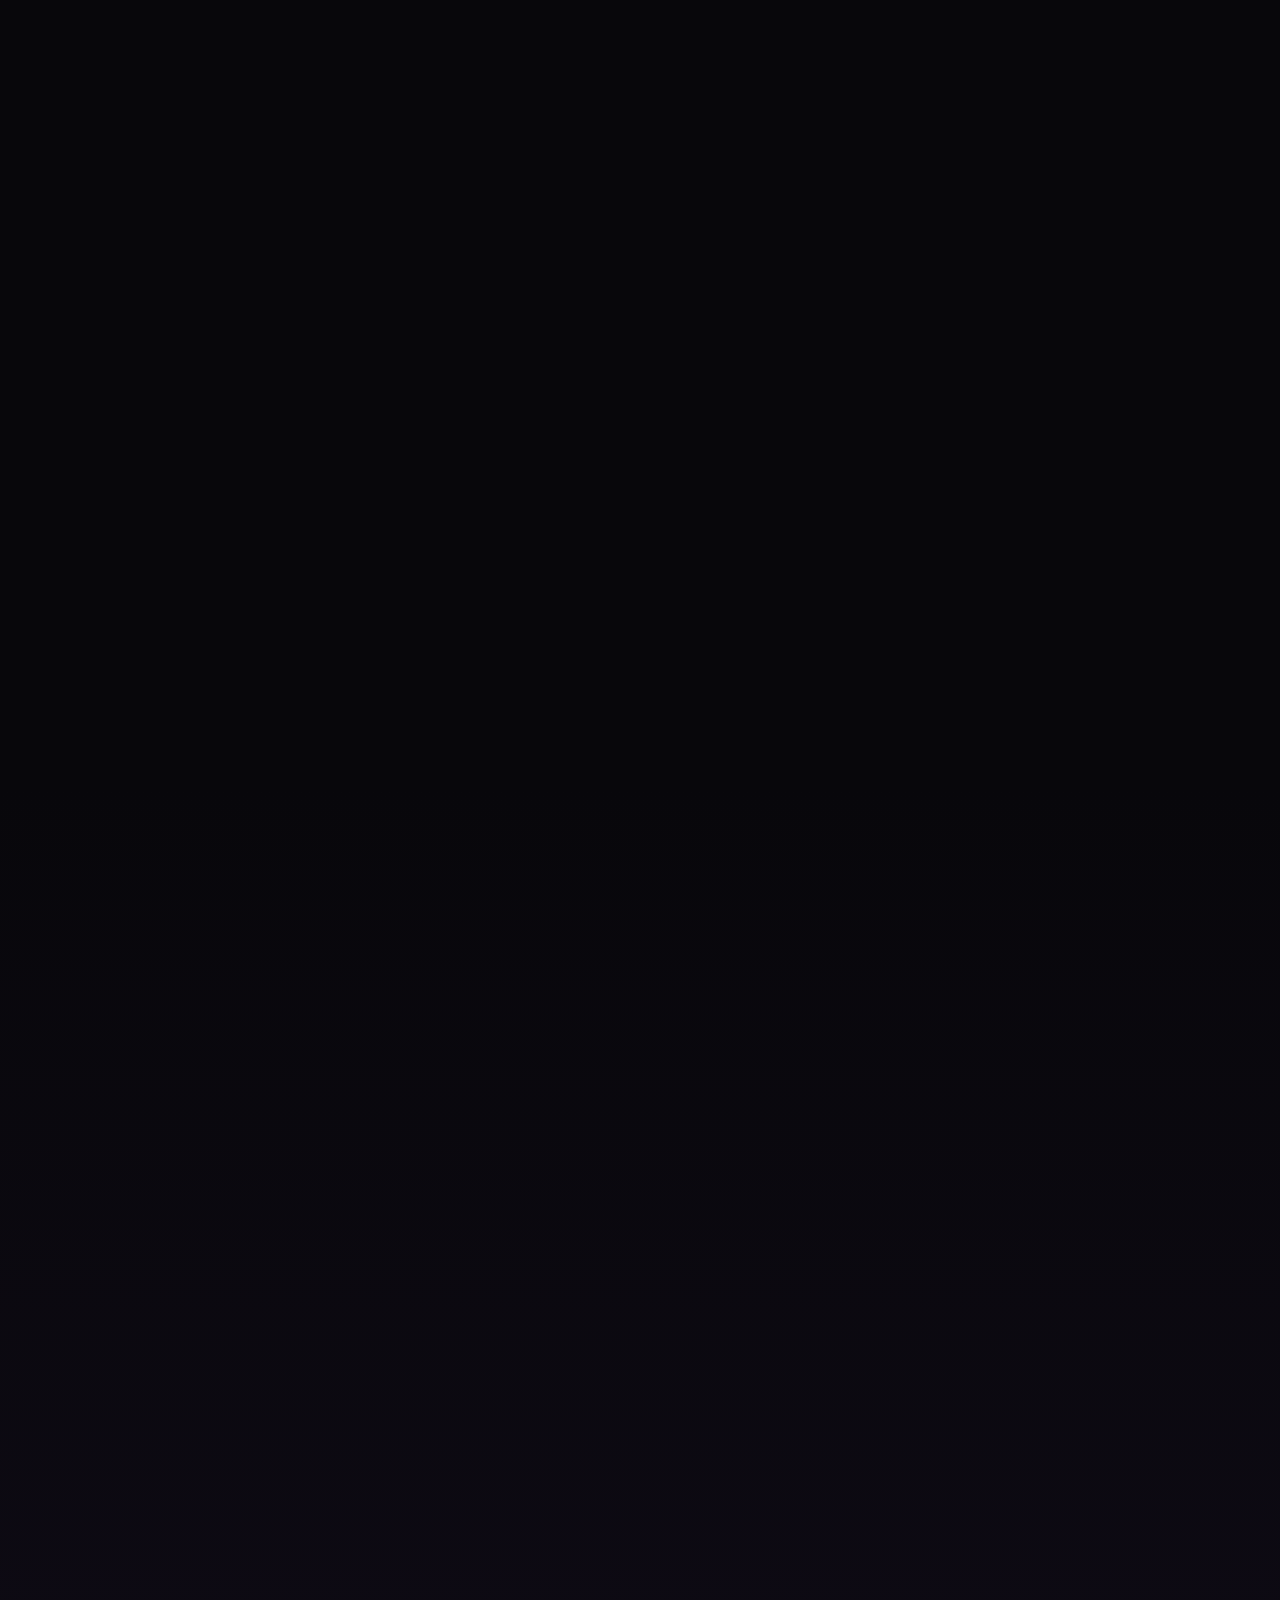
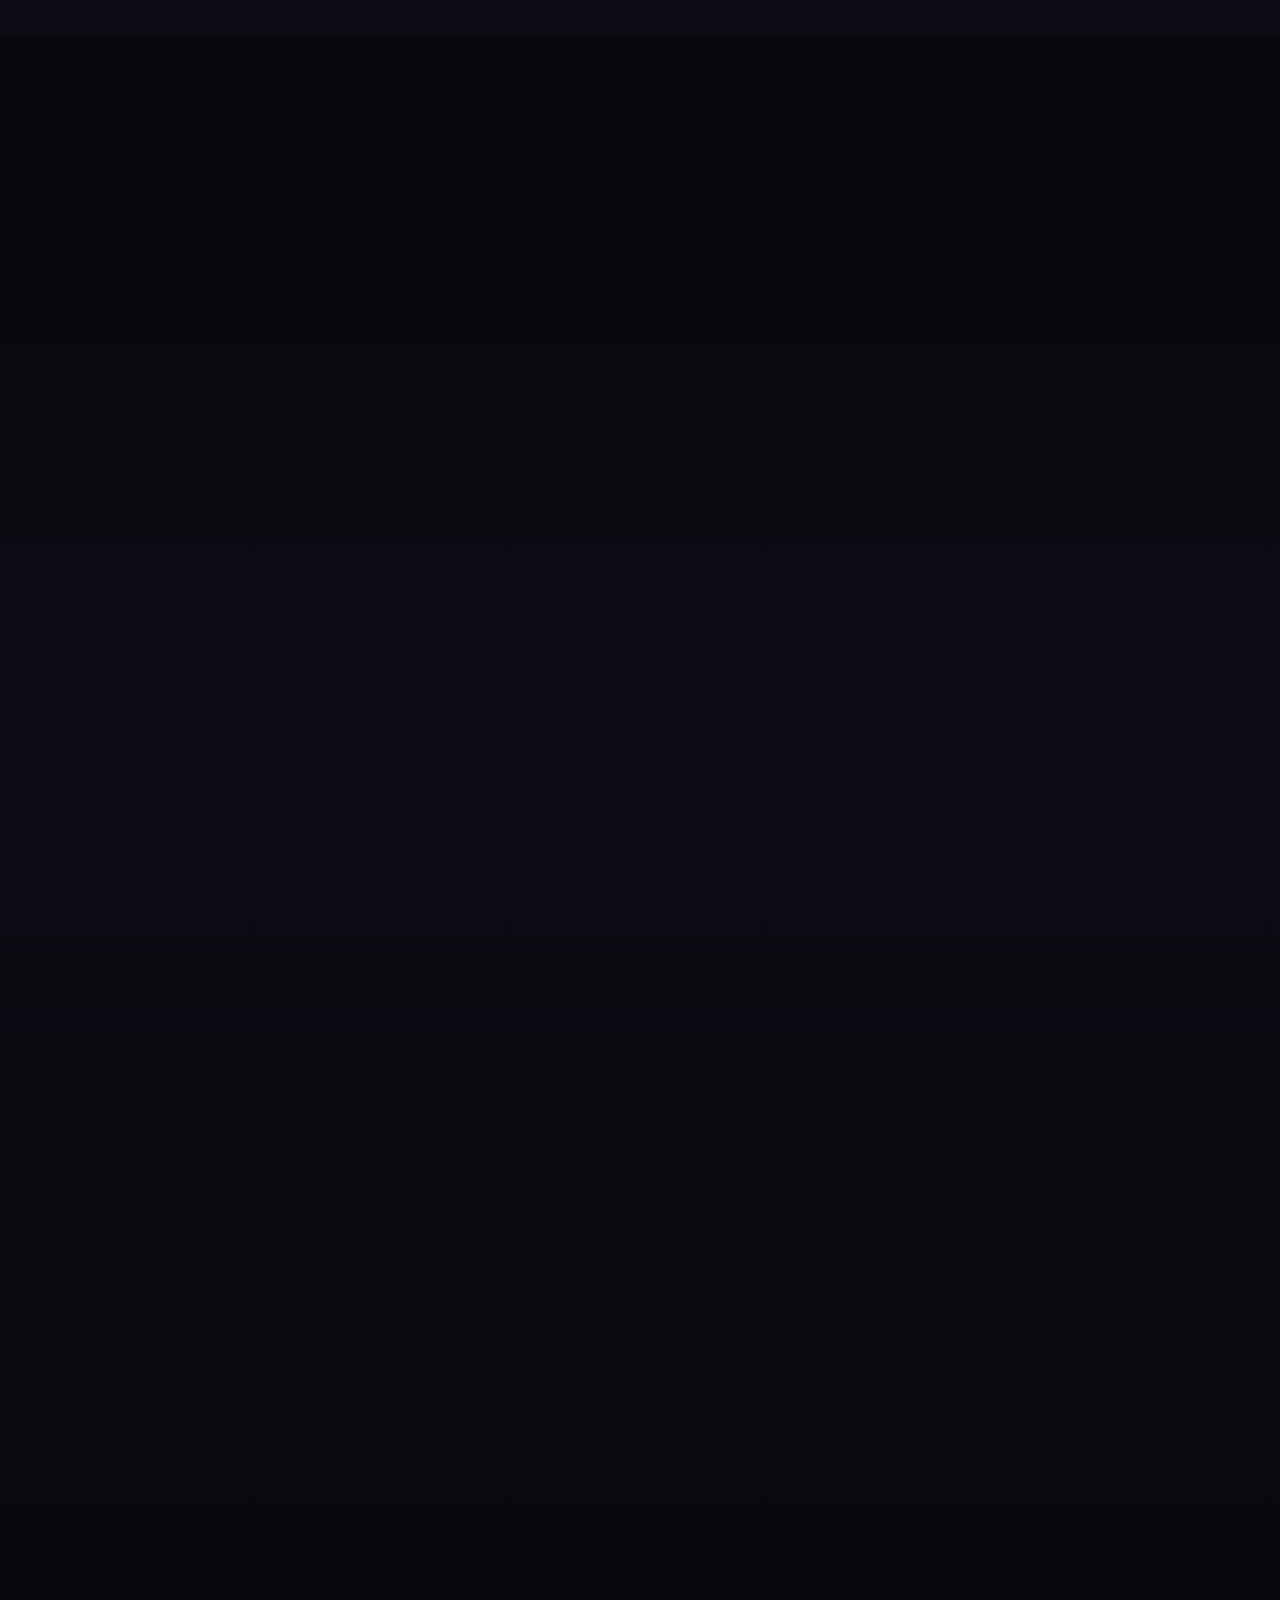
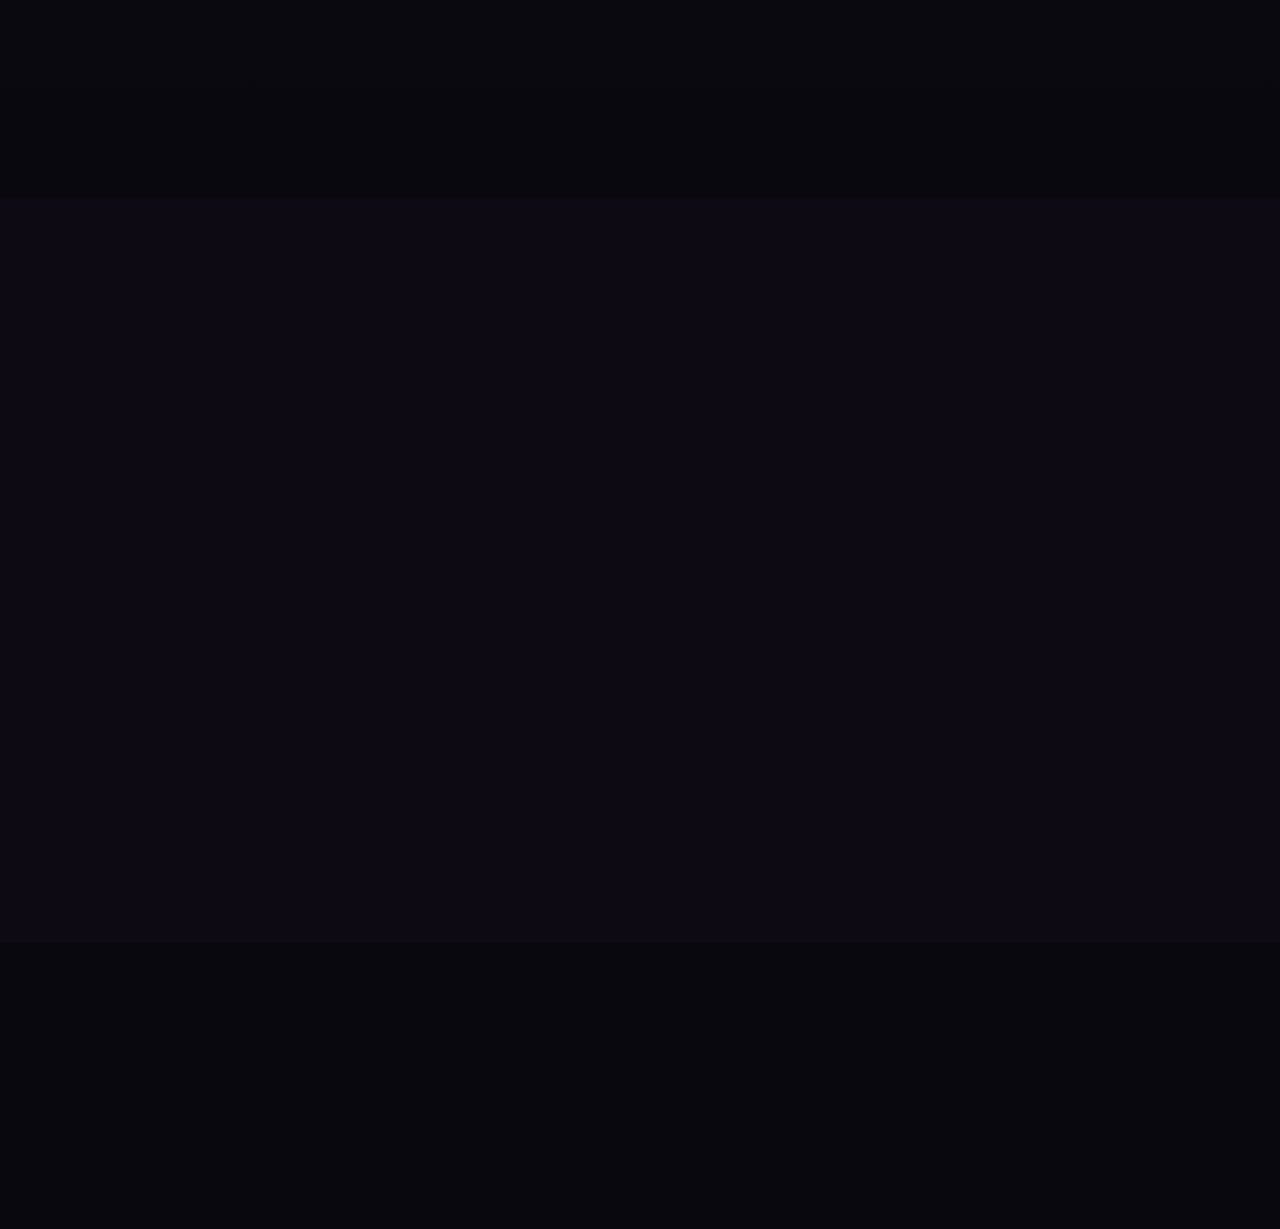
==== commit 62b11c83: "同步本机最新工作副本（GitHub 全量备份 2026-09-26）" ====
--- a/Website/index.html
+++ b/Website/index.html
@@ -27,15 +27,15 @@
   <meta name="twitter:description" content="本地 AI 搜索、波形试听、声音工作台与 5 万+附加音效库，免费开源。">
   <meta name="twitter:image" content="https://shixiang.jack-sun.com/assets/og-shixiang.jpg">
   <script type="application/ld+json">
-  {"@context":"https://schema.org","@graph":[{"@type":"WebSite","@id":"https://shixiang.jack-sun.com/#website","url":"https://shixiang.jack-sun.com/","name":"拾响","alternateName":"Shixiang","inLanguage":"zh-CN"},{"@type":"SoftwareApplication","@id":"https://shixiang.jack-sun.com/#software","name":"拾响","alternateName":"Shixiang","operatingSystem":"macOS 14.0 or later","applicationCategory":"MultimediaApplication","softwareVersion":"1.0.0","url":"https://shixiang.jack-sun.com/","downloadUrl":"https://github.com/sunqinji666-dotcom/Shixiang/releases/tag/v1.0.0","image":"https://shixiang.jack-sun.com/assets/og-shixiang.jpg","description":"面向影视创作者的免费 macOS 音效管理软件，支持本地 AI 自然语言搜索、波形试听、声音工作台与 Final Cut Pro 拖拽交付。","isAccessibleForFree":true,"offers":{"@type":"Offer","price":"0","priceCurrency":"CNY"},"author":{"@id":"https://shixiang.jack-sun.com/#author"},"sameAs":"https://github.com/sunqinji666-dotcom/Shixiang"},{"@type":"VideoObject","@id":"https://shixiang.jack-sun.com/#concept-film","name":"拾响概念短片｜让散落的声音回到它该在的位置","description":"59 秒认识拾响：为影视创作者打造的本地音效管理器、AI 自然语言搜索与声音工作台。","thumbnailUrl":"https://shixiang.jack-sun.com/assets/video/shixiang-concept-film-poster.jpg","uploadDate":"2026-08-14","duration":"PT59S","contentUrl":"https://shixiang.jack-sun.com/assets/video/shixiang-concept-film.mp4","embedUrl":"https://shixiang.jack-sun.com/#film","inLanguage":"zh-CN","creator":{"@id":"https://shixiang.jack-sun.com/#author"}},{"@type":"Person","@id":"https://shixiang.jack-sun.com/#author","name":"Jacksun","url":"https://www.jack-sun.com/"}]}
+  {"@context":"https://schema.org","@graph":[{"@type":"WebSite","@id":"https://shixiang.jack-sun.com/#website","url":"https://shixiang.jack-sun.com/","name":"拾响","alternateName":"Shixiang","inLanguage":"zh-CN"},{"@type":"SoftwareApplication","@id":"https://shixiang.jack-sun.com/#software","name":"拾响","alternateName":"Shixiang","operatingSystem":"macOS 14.0 or later","applicationCategory":"MultimediaApplication","softwareVersion":"1.0.0","url":"https://shixiang.jack-sun.com/","downloadUrl":"https://github.com/sunqinji666-dotcom/Shixiang/releases/tag/v1.0.0","image":"https://shixiang.jack-sun.com/assets/og-shixiang.jpg","description":"面向影视创作者的免费 macOS 音效管理软件，支持本地 AI 自然语言搜索、波形试听、声音工作台与 Final Cut Pro 拖拽交付。","isAccessibleForFree":true,"offers":{"@type":"Offer","price":"0","priceCurrency":"CNY"},"author":{"@id":"https://shixiang.jack-sun.com/#author"},"sameAs":"https://github.com/sunqinji666-dotcom/Shixiang"},{"@type":"Person","@id":"https://shixiang.jack-sun.com/#author","name":"Jacksun","url":"https://www.jack-sun.com/"}]}
   </script>
   <style>
     :root{color-scheme:dark;--bg:#09080d;--text:#f8f5ff;--muted:#aaa4b6;--dim:#706a79;--violet:#8e63ff;--gold:#efb768;--line:rgba(255,255,255,.105);--shell:min(1180px,calc(100vw - 48px));--ease:cubic-bezier(.23,1,.32,1)}*{box-sizing:border-box}html{background:var(--bg)}body{margin:0;min-width:320px;overflow-x:hidden;background:radial-gradient(circle at 50% -10%,rgba(102,57,174,.14),transparent 32%),var(--bg);color:var(--text);font-family:-apple-system,BlinkMacSystemFont,"SF Pro Display","PingFang SC","Helvetica Neue",sans-serif;-webkit-font-smoothing:antialiased}a{color:inherit;text-decoration:none}.shell{width:var(--shell);margin-inline:auto}.skip-link{position:fixed;z-index:999;top:8px;left:8px;transform:translateY(-150%)}[hidden]{display:none!important}.site-header{position:fixed;z-index:100;inset:0 0 auto}.nav{display:flex;align-items:center;min-height:70px;gap:34px}.brand{display:inline-flex;align-items:center;gap:10px}.brand b{font-size:15px;letter-spacing:.14em}.nav-links{display:flex;align-items:center;gap:28px;margin-left:auto}.nav-links>a{display:inline-flex;height:38px;align-items:center;font-size:14px;color:var(--muted)}.nav-guide{gap:7px;padding:6px 10px;border:1px solid rgba(168,128,255,.3);border-radius:999px;background:rgba(119,76,214,.1);color:#f0eaff!important}.nav-guide i{padding:3px 6px;border-radius:999px;background:rgba(239,183,104,.12);color:var(--gold);font-size:8px;font-style:normal}.nav-github{display:grid;width:38px;height:38px;flex:0 0 38px;place-items:center;border:1px solid rgba(255,255,255,.12);border-radius:50%;color:var(--muted)}.nav-github svg{width:18px;height:18px;fill:currentColor}.button{display:inline-flex;align-items:center;justify-content:center;min-height:48px;padding:0 22px;gap:10px;border:1px solid rgba(255,255,255,.16);border-radius:999px;font-size:14px;font-weight:650}.button-small{min-height:38px;padding:0 17px;background:rgba(114,75,202,.15)}.button-primary{background:linear-gradient(105deg,#704aff,#6579ff 58%,#c37f94);box-shadow:0 16px 45px rgba(91,58,205,.3)}.button svg{width:18px;height:18px;fill:none;stroke:currentColor;stroke-width:1.7}.sound-mark{display:inline-flex;align-items:center;justify-content:center;gap:4px;border:1px solid rgba(239,183,104,.2);border-radius:15px;background:linear-gradient(145deg,rgba(130,84,211,.23),rgba(14,12,19,.92))}.sound-mark i{display:block;width:5px;border-radius:99px;background:linear-gradient(#9b6dff,#f1b777)}.sound-mark i:nth-child(1),.sound-mark i:nth-child(7){height:15px}.sound-mark i:nth-child(2),.sound-mark i:nth-child(6){height:25px}.sound-mark i:nth-child(3),.sound-mark i:nth-child(5){height:35px}.sound-mark i:nth-child(4){height:46px}.sound-mark-small{width:38px;height:38px;gap:2px;border-radius:11px}.sound-mark-small i{width:3px}.sound-mark-small i:nth-child(1),.sound-mark-small i:nth-child(7){height:7px}.sound-mark-small i:nth-child(2),.sound-mark-small i:nth-child(6){height:12px}.sound-mark-small i:nth-child(3),.sound-mark-small i:nth-child(5){height:17px}.sound-mark-small i:nth-child(4){height:22px}.ambient-notes{position:fixed;inset:0;pointer-events:none;overflow:hidden;z-index:6}.ambient-notes span{position:absolute;left:var(--x);top:var(--y);color:rgba(204,169,255,.42);font-size:22px}.hero{position:relative;min-height:100vh;padding:158px 0 116px;overflow:hidden}.aurora{position:absolute;border-radius:50%;filter:blur(115px)}.aurora-a{width:480px;height:380px;left:-60px;top:130px;background:rgba(99,53,189,.31)}.aurora-b{width:400px;height:320px;right:-50px;top:330px;background:rgba(206,116,67,.14)}.hero-layout{position:relative;z-index:2;display:grid;grid-template-columns:.84fr 1.16fr;align-items:center;gap:78px}.eyebrow{display:inline-flex;align-items:center;gap:9px;margin-bottom:26px;color:var(--gold);font-size:12px;font-weight:680;letter-spacing:.18em}.status-dot{width:7px;height:7px;border-radius:50%;background:#87efb4}.sound-mark-hero{width:106px;height:106px;margin:0 auto 24px;gap:5px}.hero h1{margin:0;font-size:clamp(52px,5.2vw,76px);font-weight:580;letter-spacing:-.045em;line-height:1.06}.hero h1 span{color:transparent;background:linear-gradient(95deg,#f7f4ff,#b58cff 42%,#dfa096 73%,#efbd76);background-clip:text;-webkit-background-clip:text}.hero-lead{max-width:620px;margin:26px 0 0;color:#c0bac8;font-size:19px;line-height:1.78}.hero-actions{display:flex;gap:12px;flex-wrap:wrap;margin-top:32px}.hero-meta{margin:17px 0 0;color:var(--dim);font-size:12px}.button-guide{display:grid;grid-template-columns:1fr auto;column-gap:14px;min-width:205px;padding:9px 16px;text-align:left}.button-guide span{font-size:13px}.button-guide small{grid-column:1;color:#8e8597;font-size:9px}.button-guide svg{grid-column:2;grid-row:1/3}.hero-console{overflow:hidden;border:1px solid rgba(255,255,255,.15);border-radius:24px;background:#0b0910;box-shadow:0 45px 100px rgba(0,0,0,.55);min-height:520px}.console-top{display:flex;align-items:center;height:43px;padding:0 14px;gap:7px;border-bottom:1px solid var(--line)}.console-top>span{width:9px;height:9px;border-radius:50%;background:#48424f}.console-top b{margin:auto;color:#716a78;font-size:10px}.search-demo{display:flex;align-items:center;gap:10px;margin:13px;padding:12px 14px;border:1px solid var(--line);border-radius:12px;color:#d8d3dd;font-size:12px}.search-demo kbd{margin-left:auto}.console-body{display:grid;grid-template-columns:150px 1fr;min-height:330px;border-top:1px solid var(--line)}.demo-sidebar{padding:16px 10px;border-right:1px solid var(--line)}.demo-sidebar b{display:flex;justify-content:space-between;padding:9px;color:#817b89;font-size:9px}.demo-list{padding:11px}.sound-row{display:grid;grid-template-columns:25px 110px 1fr 34px;align-items:center;gap:9px;height:59px;border-bottom:1px solid rgba(255,255,255,.065);font-size:9px}.wave{height:28px;background:linear-gradient(90deg,#655c76,#a17dff)}.console-player{display:grid;grid-template-columns:36px 1fr 190px 70px;align-items:center;gap:11px;height:65px;padding:0 14px}.hero-guide-strip{position:relative;z-index:3;display:grid;grid-template-columns:auto 1fr auto;align-items:center;gap:22px;margin-top:55px;padding:18px 22px;border:1px solid rgba(255,255,255,.12);border-radius:18px;background:rgba(111,69,205,.1)}.guide-strip-copy{display:flex;flex-direction:column;gap:5px}.guide-strip-copy small{color:var(--muted);font-size:10px}.guide-strip-meta{display:flex;align-items:center;gap:8px}.guide-strip-meta i{padding:5px 8px;border:1px solid var(--line);border-radius:999px;font-size:8px;font-style:normal}
     @media(max-width:920px){:root{--shell:min(100% - 34px,760px)}.nav-links{display:none}.nav{min-height:64px;gap:12px}.nav-github{margin-left:auto}.hero{padding-top:128px}.hero-layout{grid-template-columns:1fr;gap:52px}.hero-copy{text-align:center}.hero-actions{justify-content:center}.hero-console{transform:none}.hero-guide-strip{grid-template-columns:auto 1fr;margin-top:38px}.guide-strip-meta{grid-column:2;flex-wrap:wrap}}
     @media(max-width:600px){:root{--shell:calc(100% - 28px)}.site-header .button-small{min-height:36px;padding:0 14px;font-size:12px}.hero{padding:112px 0 76px}.sound-mark-hero{width:84px;height:84px}.hero h1{font-size:clamp(35px,9.5vw,38px)}.hero-lead{font-size:16px}.hero-actions{flex-direction:column}.hero-actions .button{width:100%}.hero-console{min-height:0;border-radius:17px}.console-body{grid-template-columns:1fr}.demo-sidebar{display:none}.sound-row{grid-template-columns:24px 75px 1fr 30px}.console-player{grid-template-columns:34px 1fr 100px}.hero-guide-strip{display:flex;flex-direction:column;align-items:flex-start;padding:19px}.guide-strip-meta{width:100%}}
   </style>
-  <link rel="preload" href="styles.css?v=3.1.0" as="style" onload="this.onload=null;this.rel='stylesheet'">
-  <noscript><link rel="stylesheet" href="styles.css?v=3.1.0"></noscript>
+  <link rel="preload" href="styles.css?v=3.0.0" as="style" onload="this.onload=null;this.rel='stylesheet'">
+  <noscript><link rel="stylesheet" href="styles.css?v=3.0.0"></noscript>
 </head>
 <body>
   <a class="skip-link" href="#main">跳到主要内容</a>
@@ -56,7 +56,7 @@
   <header class="site-header" data-header>
     <nav class="nav shell" aria-label="主要导航">
       <a class="brand" href="#top" aria-label="拾响首页"><span class="sound-mark sound-mark-small" aria-hidden="true"><i></i><i></i><i></i><i></i><i></i><i></i><i></i></span><b>拾响</b></a>
-      <div class="nav-links"><a href="#features">功能</a><a href="#local">本地 AI</a><a href="#film">短片</a><a class="nav-guide" href="guide/"><span>使用教程</span><i>完整图文</i></a><a href="#install">安装</a><a href="#sponsor">赞助</a></div>
+      <div class="nav-links"><a href="#features">功能</a><a href="#local">本地 AI</a><a class="nav-guide" href="guide/"><span>使用教程</span><i>完整图文</i></a><a href="#install">安装</a><a href="#sponsor">赞助</a></div>
       <a class="nav-github" href="https://github.com/sunqinji666-dotcom/Shixiang" target="_blank" rel="noopener noreferrer" aria-label="在 GitHub 查看拾响源码" title="GitHub 源码">
         <svg viewBox="0 0 24 24" aria-hidden="true"><path d="M12 .9a11.1 11.1 0 0 0-3.5 21.6c.6.1.8-.2.8-.5v-2.1c-3.4.7-4.1-1.4-4.1-1.4-.6-1.4-1.4-1.8-1.4-1.8-1.1-.8.1-.8.1-.8 1.2.1 1.8 1.2 1.8 1.2 1 1.8 2.7 1.3 3.4 1 .1-.8.4-1.3.7-1.6-2.7-.3-5.5-1.3-5.5-6a4.7 4.7 0 0 1 1.2-3.2 4.4 4.4 0 0 1 .1-3.1s1-.3 3.3 1.2a11.3 11.3 0 0 1 6 0c2.3-1.5 3.3-1.2 3.3-1.2a4.4 4.4 0 0 1 .1 3.1 4.7 4.7 0 0 1 1.2 3.2c0 4.7-2.8 5.7-5.5 6 .4.4.8 1.1.8 2.2V22c0 .3.2.6.8.5A11.1 11.1 0 0 0 12 .9Z"/></svg>
       </a>
@@ -101,25 +101,6 @@
         <span class="guide-strip-copy"><b>第一次用拾响？从这里开始。</b><small>下载安装、首次引导、AI 搜索、声音工作台、资料库维护与 Final Cut Pro 交付，全程实机图解。</small></span>
         <span class="guide-strip-meta"><i>14 章</i><i>Retina 实机图</i><strong>打开教程 →</strong></span>
       </a>
-    </section>
-
-    <section class="concept-film section-pad" id="film">
-      <div class="shell">
-        <div class="film-heading">
-          <div class="section-copy reveal"><div class="kicker">A ONE-MINUTE FILM</div><h2>先听见它，<br>再认识拾响。</h2></div>
-          <div class="film-intro reveal"><p>用 59 秒，看见声音从散落、被理解，到真正进入创作的全过程。</p><div class="film-facts"><span>00:59</span><span>1080P</span><span>有声观看</span></div></div>
-        </div>
-        <figure class="concept-film-frame reveal" data-concept-film>
-          <button class="concept-film-poster" type="button" data-film-play aria-label="播放拾响 59 秒概念短片">
-            <img src="assets/video/shixiang-concept-film-poster.jpg" alt="拾响概念短片画面：五组紫金声波与先听再决定" width="1600" height="900" loading="lazy" decoding="async">
-            <span class="film-play-mark" aria-hidden="true"><i></i></span>
-            <span class="film-play-copy"><b>播放概念短片</b><small>建议打开声音 · 59 秒</small></span>
-          </button>
-          <video class="concept-film-player" controls playsinline preload="none" poster="assets/video/shixiang-concept-film-poster.jpg" data-film-video data-src-desktop="assets/video/shixiang-concept-film.mp4" data-src-mobile="assets/video/shixiang-concept-film-720p.mp4" aria-label="拾响概念短片" hidden></video>
-          <noscript><video class="concept-film-player" controls playsinline preload="metadata" poster="assets/video/shixiang-concept-film-poster.jpg" src="assets/video/shixiang-concept-film-720p.mp4"></video></noscript>
-        </figure>
-        <p class="film-disclosure"><b>拾响 · 概念短片</b><span>概念影像用于表达产品理念，实际功能与界面以程序和使用教程为准。</span></p>
-      </div>
     </section>
 
     <section class="manifesto section-pad">
@@ -176,7 +157,7 @@
     <section class="download section-pad" id="download"><div class="shell download-card reveal"><span class="sound-mark sound-mark-large" aria-hidden="true"><i></i><i></i><i></i><i></i><i></i><i></i><i></i></span><div class="version-pill">拾响 1.0.0 · Build 111</div><h2>把找声音的时间，<br>还给创作。</h2><p>适用于 Apple Silicon Mac，需要 macOS 14.0 或更高版本；AI 自然语言搜索需要 macOS 26.2+。App 本身保持轻量；同一百度网盘分享中附赠作者多年积累的 5 万+ 音效库，你也可以使用自己的素材。</p><div class="download-includes" aria-label="百度网盘分享内容"><span><i>01</i>拾响安装包</span><b>+</b><span><i>02</i>赠送 5 万+ 附加音效库</span></div><a class="button button-primary button-download download-link" href="#download" data-download-link><span data-download-label>百度网盘下载拾响 1.0</span><svg viewBox="0 0 20 20" aria-hidden="true"><path d="M10 2v10m0 0 4-4m-4 4L6 8M3 15v2h14v-2"/></svg></a><div class="pan-code" data-pan-code hidden><span>提取码</span><strong data-pan-code-value></strong><button type="button" data-copy-code>复制</button></div><p class="download-note" data-download-note></p><small class="download-license">音效素材具体使用授权以附加包内来源说明为准</small></div></section>
   </main>
 
-  <footer class="site-footer"><div class="shell footer-grid"><a class="brand" href="#top"><span class="sound-mark sound-mark-small"><i></i><i></i><i></i><i></i><i></i><i></i><i></i></span><b>拾响</b></a><p>让散落的声音，回到它该在的位置。</p><div class="footer-links"><a href="#film">概念短片</a><a href="guide/">使用教程</a><a href="mac-sound-effect-manager/">创作指南</a><a href="privacy/">隐私说明</a><a href="https://github.com/sunqinji666-dotcom/Shixiang" target="_blank" rel="noopener noreferrer">GitHub 源码</a><a href="https://www.jack-sun.com">Jacksun</a><a href="#sponsor">赞助</a></div><small>© 2026 Jacksun. All rights reserved.</small></div></footer>
+  <footer class="site-footer"><div class="shell footer-grid"><a class="brand" href="#top"><span class="sound-mark sound-mark-small"><i></i><i></i><i></i><i></i><i></i><i></i><i></i></span><b>拾响</b></a><p>让散落的声音，回到它该在的位置。</p><div class="footer-links"><a href="guide/">使用教程</a><a href="mac-sound-effect-manager/">创作指南</a><a href="privacy/">隐私说明</a><a href="https://github.com/sunqinji666-dotcom/Shixiang" target="_blank" rel="noopener noreferrer">GitHub 源码</a><a href="https://www.jack-sun.com">Jacksun</a><a href="#sponsor">赞助</a></div><small>© 2026 Jacksun. All rights reserved.</small></div></footer>
   <div class="toast" role="status" aria-live="polite" data-toast></div>
   <div class="download-transition" data-download-transition hidden>
     <div class="transition-aurora transition-aurora-a" aria-hidden="true"></div>
@@ -193,7 +174,7 @@
   </div>
   <script>
     window.SHIXIANG_SITE={productUrl:"https://shixiang.jack-sun.com",githubUrl:"https://github.com/sunqinji666-dotcom/Shixiang",baiduPanUrl:"https://pan.baidu.com/s/1f4qAICdwC1CJRkeNijwdqw?pwd=jack",baiduPanCode:"jack",downloadLabel:"百度网盘下载拾响 1.0"};
-    requestAnimationFrame(()=>requestAnimationFrame(()=>{const s=document.createElement("script");s.src="app.js?v=3.1.0";document.body.append(s)}));
+    requestAnimationFrame(()=>requestAnimationFrame(()=>{const s=document.createElement("script");s.src="app.js?v=3.0.0";document.body.append(s)}));
   </script>
   <script src="/analytics/track.js?v=1.0.1" defer></script>
 </body>
--- a/Website/styles.css
+++ b/Website/styles.css
@@ -75,14 +75,3 @@
 @supports(content-visibility:auto){main>section:not(.hero){content-visibility:auto;contain-intrinsic-size:auto 900px}.site-footer{content-visibility:auto;contain-intrinsic-size:auto 180px}}
 .discover{background:linear-gradient(#0d0a13,#09080d)}.discover-grid{display:grid;grid-template-columns:repeat(6,1fr);gap:14px}.discover-card{grid-column:span 2;display:flex;min-height:270px;flex-direction:column;padding:27px;border:1px solid var(--line);border-radius:22px;background:linear-gradient(145deg,rgba(255,255,255,.035),rgba(255,255,255,.012));transition:transform .16s var(--ease),border-color .16s,background-color .16s}.discover-card:nth-child(4){grid-column:2/span 2}.discover-card span{color:var(--gold);font:700 9px ui-monospace,monospace;letter-spacing:.12em}.discover-card h3{margin:45px 0 0;font-size:23px;font-weight:580;letter-spacing:-.025em}.discover-card p{margin:12px 0 0;color:var(--muted);font-size:12px;line-height:1.75}.discover-card strong{margin-top:auto;padding-top:25px;color:#cbbaff;font-size:10px}@media(hover:hover) and (pointer:fine){.discover-card:hover{transform:translateY(-3px);border-color:rgba(177,135,255,.25);background:linear-gradient(145deg,rgba(119,75,217,.09),rgba(255,255,255,.015))}}.discover-card:active{transform:scale(.985)}@media(max-width:920px){.discover-grid{grid-template-columns:1fr 1fr}.discover-card,.discover-card:nth-child(4){grid-column:auto}}@media(max-width:600px){.discover-grid{grid-template-columns:1fr}.discover-card{min-height:230px}.discover-card h3{margin-top:35px}}
 @media(prefers-reduced-motion:reduce){.workbench-wave::after{animation:none;left:42%;opacity:.8}}
-
-/* Concept film — poster first, video bytes only after an explicit play. */
-.concept-film{background:radial-gradient(circle at 50% 32%,rgba(111,67,196,.14),transparent 45%),linear-gradient(#09080d,#0d0a13)}
-.film-heading{display:grid;grid-template-columns:1fr .72fr;align-items:end;gap:90px;margin-bottom:54px}.film-intro{padding-bottom:5px}.film-intro>p{margin:0;color:var(--muted);font-size:16px;line-height:1.8}.film-facts{display:flex;gap:8px;margin-top:22px;flex-wrap:wrap}.film-facts span{padding:7px 10px;border:1px solid var(--line);border-radius:999px;color:#9f98a7;font:9px ui-monospace,monospace;letter-spacing:.08em}
-.concept-film-frame{position:relative;margin:0;overflow:hidden;border:1px solid rgba(255,255,255,.14);border-radius:28px;background:#050407;box-shadow:0 42px 100px rgba(0,0,0,.48),0 0 100px rgba(107,61,192,.1);aspect-ratio:16/9}.concept-film-poster,.concept-film-player{position:absolute;inset:0;width:100%;height:100%}.concept-film-poster{z-index:2;padding:0;overflow:hidden;border:0;background:#050407;color:white;cursor:pointer;transition:opacity .18s var(--ease)}.concept-film-poster::after{content:"";position:absolute;inset:0;background:linear-gradient(180deg,rgba(4,3,7,.04) 45%,rgba(4,3,7,.78))}.concept-film-poster img{display:block;width:100%;height:100%;object-fit:cover;transition:transform .5s var(--ease)}.film-play-mark{position:absolute;z-index:2;left:50%;top:50%;display:grid;width:76px;height:76px;place-items:center;border:1px solid rgba(255,255,255,.28);border-radius:50%;background:rgba(15,10,22,.58);box-shadow:0 16px 45px rgba(0,0,0,.38),0 0 34px rgba(147,91,255,.22);backdrop-filter:blur(14px);transform:translate(-50%,-50%);transition:transform .16s var(--ease),background-color .16s var(--ease),border-color .16s var(--ease)}.film-play-mark i{width:0;height:0;margin-left:5px;border-top:9px solid transparent;border-bottom:9px solid transparent;border-left:14px solid #fff}.film-play-copy{position:absolute;z-index:2;left:30px;bottom:28px;display:flex;flex-direction:column;gap:6px;text-align:left}.film-play-copy b{font-size:15px;font-weight:650}.film-play-copy small{color:#aaa3b2;font-size:10px}.concept-film-player{z-index:1;display:block;object-fit:contain;background:#000;opacity:0;transition:opacity .18s var(--ease)}.concept-film-frame.is-playing .concept-film-poster{opacity:0;pointer-events:none}.concept-film-frame.is-playing .concept-film-player{opacity:1}
-.concept-film-poster:focus-visible{outline:2px solid #b897ff;outline-offset:-5px}@media(hover:hover) and (pointer:fine){.concept-film-poster:hover img{transform:scale(1.012)}.concept-film-poster:hover .film-play-mark{border-color:rgba(255,255,255,.45);background:rgba(103,62,192,.58);transform:translate(-50%,-50%) scale(1.045)}}.concept-film-poster:active .film-play-mark{transform:translate(-50%,-50%) scale(.96)}
-@media(max-width:920px){.film-heading{grid-template-columns:1fr;gap:24px}.film-intro{max-width:620px}.concept-film-frame{border-radius:22px}}
-@media(max-width:600px){.film-heading{margin-bottom:34px}.film-intro>p{font-size:14px}.concept-film-frame{border-radius:16px}.film-play-mark{width:62px;height:62px}.film-play-copy{left:18px;bottom:17px}.film-play-copy b{font-size:13px}.film-play-copy small{font-size:9px}}
-@media(prefers-reduced-motion:reduce){.concept-film-poster,.concept-film-poster img,.film-play-mark,.concept-film-player{transition:none!important}}
-.film-disclosure{display:flex;justify-content:space-between;gap:20px;margin:15px 2px 0;color:#817a89;font-size:10px;line-height:1.6}.film-disclosure b{color:#a9a2b0;font-weight:600}.film-disclosure span{text-align:right}
-@media(max-width:600px){.film-disclosure{display:block}.film-disclosure span{display:block;margin-top:5px;text-align:left}}
--- a/Website/styles.css
+++ b/Website/styles.css
@@ -75,14 +75,3 @@
 @supports(content-visibility:auto){main>section:not(.hero){content-visibility:auto;contain-intrinsic-size:auto 900px}.site-footer{content-visibility:auto;contain-intrinsic-size:auto 180px}}
 .discover{background:linear-gradient(#0d0a13,#09080d)}.discover-grid{display:grid;grid-template-columns:repeat(6,1fr);gap:14px}.discover-card{grid-column:span 2;display:flex;min-height:270px;flex-direction:column;padding:27px;border:1px solid var(--line);border-radius:22px;background:linear-gradient(145deg,rgba(255,255,255,.035),rgba(255,255,255,.012));transition:transform .16s var(--ease),border-color .16s,background-color .16s}.discover-card:nth-child(4){grid-column:2/span 2}.discover-card span{color:var(--gold);font:700 9px ui-monospace,monospace;letter-spacing:.12em}.discover-card h3{margin:45px 0 0;font-size:23px;font-weight:580;letter-spacing:-.025em}.discover-card p{margin:12px 0 0;color:var(--muted);font-size:12px;line-height:1.75}.discover-card strong{margin-top:auto;padding-top:25px;color:#cbbaff;font-size:10px}@media(hover:hover) and (pointer:fine){.discover-card:hover{transform:translateY(-3px);border-color:rgba(177,135,255,.25);background:linear-gradient(145deg,rgba(119,75,217,.09),rgba(255,255,255,.015))}}.discover-card:active{transform:scale(.985)}@media(max-width:920px){.discover-grid{grid-template-columns:1fr 1fr}.discover-card,.discover-card:nth-child(4){grid-column:auto}}@media(max-width:600px){.discover-grid{grid-template-columns:1fr}.discover-card{min-height:230px}.discover-card h3{margin-top:35px}}
 @media(prefers-reduced-motion:reduce){.workbench-wave::after{animation:none;left:42%;opacity:.8}}
-
-/* Concept film — poster first, video bytes only after an explicit play. */
-.concept-film{background:radial-gradient(circle at 50% 32%,rgba(111,67,196,.14),transparent 45%),linear-gradient(#09080d,#0d0a13)}
-.film-heading{display:grid;grid-template-columns:1fr .72fr;align-items:end;gap:90px;margin-bottom:54px}.film-intro{padding-bottom:5px}.film-intro>p{margin:0;color:var(--muted);font-size:16px;line-height:1.8}.film-facts{display:flex;gap:8px;margin-top:22px;flex-wrap:wrap}.film-facts span{padding:7px 10px;border:1px solid var(--line);border-radius:999px;color:#9f98a7;font:9px ui-monospace,monospace;letter-spacing:.08em}
-.concept-film-frame{position:relative;margin:0;overflow:hidden;border:1px solid rgba(255,255,255,.14);border-radius:28px;background:#050407;box-shadow:0 42px 100px rgba(0,0,0,.48),0 0 100px rgba(107,61,192,.1);aspect-ratio:16/9}.concept-film-poster,.concept-film-player{position:absolute;inset:0;width:100%;height:100%}.concept-film-poster{z-index:2;padding:0;overflow:hidden;border:0;background:#050407;color:white;cursor:pointer;transition:opacity .18s var(--ease)}.concept-film-poster::after{content:"";position:absolute;inset:0;background:linear-gradient(180deg,rgba(4,3,7,.04) 45%,rgba(4,3,7,.78))}.concept-film-poster img{display:block;width:100%;height:100%;object-fit:cover;transition:transform .5s var(--ease)}.film-play-mark{position:absolute;z-index:2;left:50%;top:50%;display:grid;width:76px;height:76px;place-items:center;border:1px solid rgba(255,255,255,.28);border-radius:50%;background:rgba(15,10,22,.58);box-shadow:0 16px 45px rgba(0,0,0,.38),0 0 34px rgba(147,91,255,.22);backdrop-filter:blur(14px);transform:translate(-50%,-50%);transition:transform .16s var(--ease),background-color .16s var(--ease),border-color .16s var(--ease)}.film-play-mark i{width:0;height:0;margin-left:5px;border-top:9px solid transparent;border-bottom:9px solid transparent;border-left:14px solid #fff}.film-play-copy{position:absolute;z-index:2;left:30px;bottom:28px;display:flex;flex-direction:column;gap:6px;text-align:left}.film-play-copy b{font-size:15px;font-weight:650}.film-play-copy small{color:#aaa3b2;font-size:10px}.concept-film-player{z-index:1;display:block;object-fit:contain;background:#000;opacity:0;transition:opacity .18s var(--ease)}.concept-film-frame.is-playing .concept-film-poster{opacity:0;pointer-events:none}.concept-film-frame.is-playing .concept-film-player{opacity:1}
-.concept-film-poster:focus-visible{outline:2px solid #b897ff;outline-offset:-5px}@media(hover:hover) and (pointer:fine){.concept-film-poster:hover img{transform:scale(1.012)}.concept-film-poster:hover .film-play-mark{border-color:rgba(255,255,255,.45);background:rgba(103,62,192,.58);transform:translate(-50%,-50%) scale(1.045)}}.concept-film-poster:active .film-play-mark{transform:translate(-50%,-50%) scale(.96)}
-@media(max-width:920px){.film-heading{grid-template-columns:1fr;gap:24px}.film-intro{max-width:620px}.concept-film-frame{border-radius:22px}}
-@media(max-width:600px){.film-heading{margin-bottom:34px}.film-intro>p{font-size:14px}.concept-film-frame{border-radius:16px}.film-play-mark{width:62px;height:62px}.film-play-copy{left:18px;bottom:17px}.film-play-copy b{font-size:13px}.film-play-copy small{font-size:9px}}
-@media(prefers-reduced-motion:reduce){.concept-film-poster,.concept-film-poster img,.film-play-mark,.concept-film-player{transition:none!important}}
-.film-disclosure{display:flex;justify-content:space-between;gap:20px;margin:15px 2px 0;color:#817a89;font-size:10px;line-height:1.6}.film-disclosure b{color:#a9a2b0;font-weight:600}.film-disclosure span{text-align:right}
-@media(max-width:600px){.film-disclosure{display:block}.film-disclosure span{display:block;margin-top:5px;text-align:left}}
